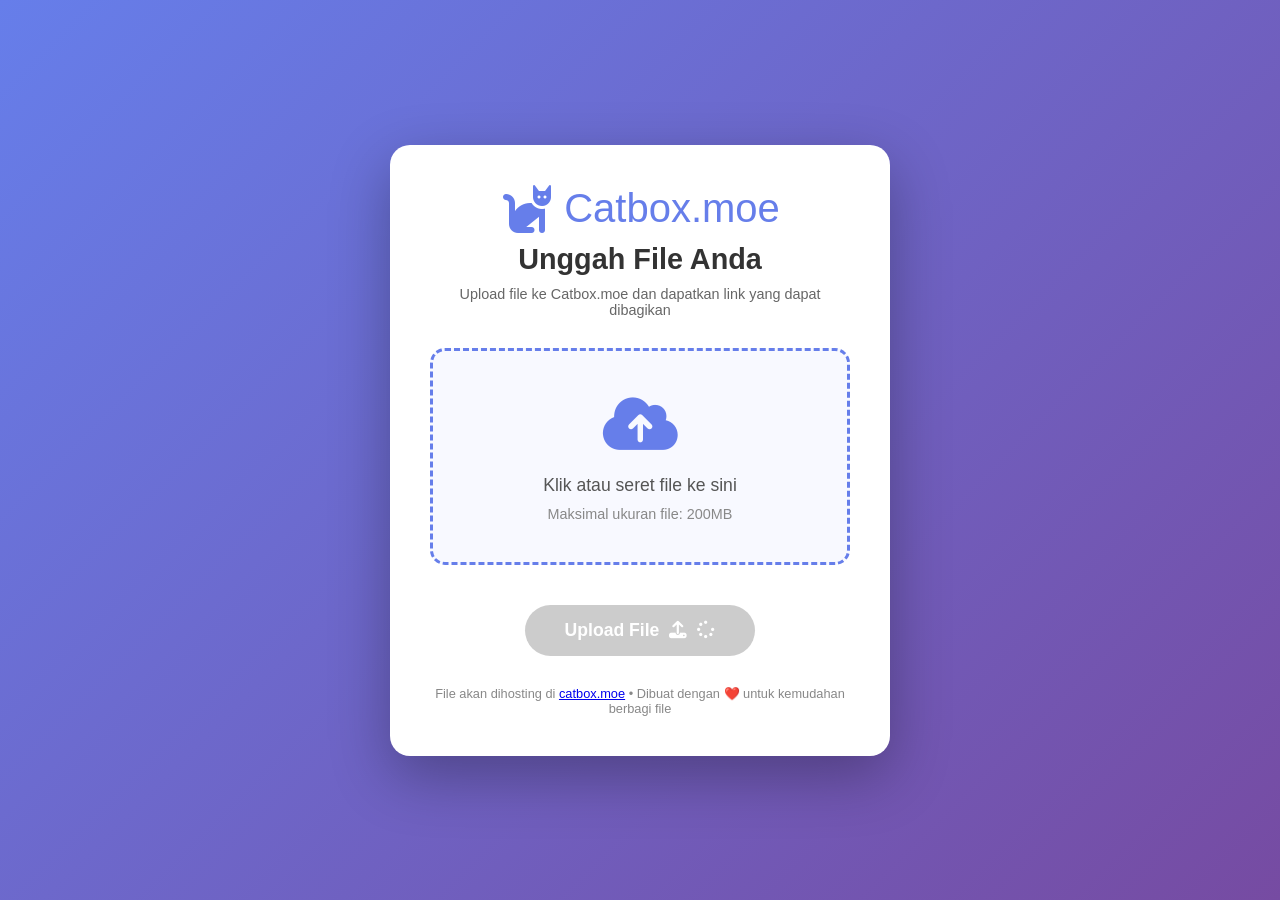
==== catbox.html @ 3c8f1109 "Add files via upload" ====
<!DOCTYPE html>
<html lang="id">
<head>
    <meta charset="UTF-8">
    <meta name="viewport" content="width=device-width, initial-scale=1.0">
    <title>Catbox.moe Uploader</title>
    <style>
        * {
            margin: 0;
            padding: 0;
            box-sizing: border-box;
            font-family: 'Segoe UI', Tahoma, Geneva, Verdana, sans-serif;
        }

        body {
            background: linear-gradient(135deg, #667eea 0%, #764ba2 100%);
            min-height: 100vh;
            display: flex;
            justify-content: center;
            align-items: center;
            padding: 20px;
        }

        .container {
            background: white;
            border-radius: 20px;
            box-shadow: 0 20px 60px rgba(0, 0, 0, 0.3);
            width: 100%;
            max-width: 500px;
            padding: 40px;
            text-align: center;
        }

        .logo {
            font-size: 2.5em;
            color: #667eea;
            margin-bottom: 10px;
            display: flex;
            align-items: center;
            justify-content: center;
            gap: 10px;
        }

        .logo i {
            font-size: 1.2em;
        }

        h1 {
            color: #333;
            margin-bottom: 10px;
            font-size: 1.8em;
        }

        .subtitle {
            color: #666;
            margin-bottom: 30px;
            font-size: 0.9em;
        }

        .upload-area {
            border: 3px dashed #667eea;
            border-radius: 15px;
            padding: 40px 20px;
            margin-bottom: 30px;
            cursor: pointer;
            transition: all 0.3s ease;
            background: #f8f9ff;
        }

        .upload-area:hover {
            background: #edf1ff;
            transform: translateY(-2px);
        }

        .upload-area.dragover {
            background: #e3e9ff;
            border-color: #764ba2;
        }

        .upload-icon {
            font-size: 60px;
            color: #667eea;
            margin-bottom: 15px;
        }

        .upload-text {
            color: #555;
            font-size: 1.1em;
            margin-bottom: 10px;
        }

        .file-info {
            color: #888;
            font-size: 0.9em;
            margin-top: 5px;
        }

        .file-input {
            display: none;
        }

        .upload-btn {
            background: linear-gradient(135deg, #667eea 0%, #764ba2 100%);
            color: white;
            border: none;
            padding: 15px 40px;
            border-radius: 50px;
            font-size: 1.1em;
            font-weight: 600;
            cursor: pointer;
            transition: all 0.3s ease;
            display: inline-flex;
            align-items: center;
            gap: 10px;
            margin-top: 10px;
        }

        .upload-btn:hover {
            transform: translateY(-3px);
            box-shadow: 0 10px 20px rgba(102, 126, 234, 0.4);
        }

        .upload-btn:disabled {
            background: #ccc;
            cursor: not-allowed;
            transform: none;
            box-shadow: none;
        }

        .loading {
            display: none;
        }

        .loading.active {
            display: inline-block;
            animation: spin 1s linear infinite;
        }

        @keyframes spin {
            0% { transform: rotate(0deg); }
            100% { transform: rotate(360deg); }
        }

        .result-container {
            display: none;
            margin-top: 30px;
            animation: slideUp 0.5s ease;
        }

        .result-container.show {
            display: block;
        }

        @keyframes slideUp {
            from {
                opacity: 0;
                transform: translateY(20px);
            }
            to {
                opacity: 1;
                transform: translateY(0);
            }
        }

        .success-icon {
            color: #48bb78;
            font-size: 50px;
            margin-bottom: 15px;
        }

        .result-title {
            color: #333;
            font-size: 1.3em;
            margin-bottom: 20px;
        }

        .result-box {
            background: #f8f9ff;
            border-radius: 10px;
            padding: 20px;
            margin-bottom: 20px;
            text-align: left;
        }

        .result-label {
            color: #667eea;
            font-size: 0.9em;
            font-weight: 600;
            margin-bottom: 5px;
            display: block;
        }

        .result-link {
            color: #333;
            font-size: 1.1em;
            word-break: break-all;
            text-decoration: none;
            transition: color 0.3s;
            display: block;
            padding: 10px;
            background: white;
            border-radius: 8px;
            border: 2px solid #e2e8f0;
        }

        .result-link:hover {
            color: #764ba2;
            border-color: #667eea;
        }

        .copy-btn {
            background: #48bb78;
            color: white;
            border: none;
            padding: 12px 25px;
            border-radius: 8px;
            cursor: pointer;
            font-weight: 600;
            transition: all 0.3s ease;
            margin-top: 10px;
            width: 100%;
        }

        .copy-btn:hover {
            background: #38a169;
            transform: translateY(-2px);
        }

        .upload-another {
            background: transparent;
            color: #667eea;
            border: 2px solid #667eea;
            padding: 12px 25px;
            border-radius: 8px;
            cursor: pointer;
            font-weight: 600;
            transition: all 0.3s ease;
            margin-top: 10px;
            width: 100%;
        }

        .upload-another:hover {
            background: #667eea;
            color: white;
        }

        .progress-container {
            margin-top: 20px;
            display: none;
        }

        .progress-container.show {
            display: block;
        }

        .progress-bar {
            width: 100%;
            height: 8px;
            background: #e2e8f0;
            border-radius: 4px;
            overflow: hidden;
            margin-bottom: 10px;
        }

        .progress-fill {
            height: 100%;
            background: linear-gradient(90deg, #667eea 0%, #764ba2 100%);
            width: 0%;
            transition: width 0.3s ease;
        }

        .progress-text {
            color: #666;
            font-size: 0.9em;
        }

        .error-message {
            color: #e53e3e;
            background: #fed7d7;
            padding: 15px;
            border-radius: 10px;
            margin-top: 20px;
            display: none;
        }

        .error-message.show {
            display: block;
        }

        .file-preview {
            max-width: 200px;
            max-height: 200px;
            margin: 15px auto;
            border-radius: 10px;
            display: none;
        }

        .file-preview.show {
            display: block;
        }

        footer {
            margin-top: 30px;
            color: #888;
            font-size: 0.8em;
        }

        @media (max-width: 600px) {
            .container {
                padding: 25px;
            }
            
            .upload-area {
                padding: 30px 15px;
            }
            
            .upload-btn {
                padding: 12px 30px;
            }
        }
    </style>
    <link rel="stylesheet" href="https://cdnjs.cloudflare.com/ajax/libs/font-awesome/6.4.0/css/all.min.css">
</head>
<body>
    <div class="container">
        <div class="logo">
            <i class="fas fa-cat"></i>
            <span>Catbox.moe</span>
        </div>
        <h1>Unggah File Anda</h1>
        <p class="subtitle">Upload file ke Catbox.moe dan dapatkan link yang dapat dibagikan</p>

        <!-- Upload Area -->
        <div class="upload-area" id="uploadArea">
            <div class="upload-icon">
                <i class="fas fa-cloud-upload-alt"></i>
            </div>
            <div class="upload-text">Klik atau seret file ke sini</div>
            <div class="file-info" id="fileInfo">Maksimal ukuran file: 200MB</div>
            <input type="file" class="file-input" id="fileInput">
            <img class="file-preview" id="filePreview" alt="Preview">
        </div>

        <!-- Progress Bar -->
        <div class="progress-container" id="progressContainer">
            <div class="progress-bar">
                <div class="progress-fill" id="progressFill"></div>
            </div>
            <div class="progress-text" id="progressText">Mengunggah...</div>
        </div>

        <!-- Upload Button -->
        <button class="upload-btn" id="uploadBtn" disabled>
            <span>Upload File</span>
            <i class="fas fa-upload"></i>
            <i class="fas fa-spinner loading" id="loadingIcon"></i>
        </button>

        <!-- Error Message -->
        <div class="error-message" id="errorMessage"></div>

        <!-- Result Container -->
        <div class="result-container" id="resultContainer">
            <div class="success-icon">
                <i class="fas fa-check-circle"></i>
            </div>
            <div class="result-title">Upload Berhasil!</div>
            <div class="result-box">
                <span class="result-label">Link File Anda:</span>
                <a href="#" class="result-link" id="resultLink" target="_blank"></a>
            </div>
            <button class="copy-btn" id="copyBtn">
                <i class="fas fa-copy"></i> Salin Link
            </button>
            <button class="upload-another" id="uploadAnotherBtn">
                <i class="fas fa-upload"></i> Upload File Lain
            </button>
        </div>

        <footer>
            <p>File akan dihosting di <a href="https://catbox.moe" target="_blank">catbox.moe</a> • Dibuat dengan ❤️ untuk kemudahan berbagi file</p>
        </footer>
    </div>

    <script>
        // DOM Elements
        const uploadArea = document.getElementById('uploadArea');
        const fileInput = document.getElementById('fileInput');
        const fileInfo = document.getElementById('fileInfo');
        const filePreview = document.getElementById('filePreview');
        const uploadBtn = document.getElementById('uploadBtn');
        const loadingIcon = document.getElementById('loadingIcon');
        const progressContainer = document.getElementById('progressContainer');
        const progressFill = document.getElementById('progressFill');
        const progressText = document.getElementById('progressText');
        const resultContainer = document.getElementById('resultContainer');
        const resultLink = document.getElementById('resultLink');
        const copyBtn = document.getElementById('copyBtn');
        const uploadAnotherBtn = document.getElementById('uploadAnotherBtn');
        const errorMessage = document.getElementById('errorMessage');

        let selectedFile = null;

        // Event Listeners
        uploadArea.addEventListener('click', () => fileInput.click());
        
        uploadArea.addEventListener('dragover', (e) => {
            e.preventDefault();
            uploadArea.classList.add('dragover');
        });

        uploadArea.addEventListener('dragleave', () => {
            uploadArea.classList.remove('dragover');
        });

        uploadArea.addEventListener('drop', (e) => {
            e.preventDefault();
            uploadArea.classList.remove('dragover');
            
            if (e.dataTransfer.files.length) {
                handleFileSelect(e.dataTransfer.files[0]);
            }
        });

        fileInput.addEventListener('change', (e) => {
            if (e.target.files.length) {
                handleFileSelect(e.target.files[0]);
            }
        });

        uploadBtn.addEventListener('click', uploadFile);
        copyBtn.addEventListener('click', copyLink);
        uploadAnotherBtn.addEventListener('click', resetForm);

        // Functions
        function handleFileSelect(file) {
            // Validasi ukuran file (max 200MB)
            const maxSize = 200 * 1024 * 1024; // 200MB
            if (file.size > maxSize) {
                showError('Ukuran file terlalu besar! Maksimal 200MB');
                return;
            }

            selectedFile = file;
            
            // Update file info
            const fileSize = (file.size / (1024 * 1024)).toFixed(2);
            fileInfo.textContent = `${file.name} • ${fileSize} MB`;
            
            // Tampilkan preview untuk gambar
            if (file.type.startsWith('image/')) {
                const reader = new FileReader();
                reader.onload = (e) => {
                    filePreview.src = e.target.result;
                    filePreview.classList.add('show');
                };
                reader.readAsDataURL(file);
            } else {
                filePreview.classList.remove('show');
            }
            
            // Enable upload button
            uploadBtn.disabled = false;
        }

        async function uploadFile() {
            if (!selectedFile) return;
            
            // Reset error
            hideError();
            
            // Tampilkan loading
            uploadBtn.disabled = true;
            loadingIcon.classList.add('active');
            progressContainer.classList.add('show');
            
            try {
                const formData = new FormData();
                formData.append('fileToUpload', selectedFile);
                formData.append('reqtype', 'fileupload');
                
                // Upload ke Catbox.moe
                const response = await fetch('https://catbox.moe/user/api.php', {
                    method: 'POST',
                    body: formData
                });
                
                if (!response.ok) {
                    throw new Error(`HTTP error! status: ${response.status}`);
                }
                
                const fileUrl = await response.text();
                
                // Simulasi progress (karena fetch tidak memberikan progress event)
                simulateProgress();
                
                // Tunggu sebentar agar progress terlihat
                setTimeout(() => {
                    showResult(fileUrl);
                }, 500);
                
            } catch (error) {
                console.error('Upload error:', error);
                showError('Gagal mengunggah file. Silakan coba lagi.');
            } finally {
                loadingIcon.classList.remove('active');
                progressContainer.classList.remove('show');
                progressFill.style.width = '0%';
                progressText.textContent = 'Mengunggah...';
            }
        }

        function simulateProgress() {
            let progress = 0;
            const interval = setInterval(() => {
                progress += Math.random() * 20;
                if (progress > 90) {
                    progress = 90; // Biarkan 10% terakhir untuk completion
                }
                
                progressFill.style.width = `${progress}%`;
                progressText.textContent = `Mengunggah... ${Math.round(progress)}%`;
                
                if (progress >= 90) {
                    clearInterval(interval);
                }
            }, 200);
        }

        function showResult(url) {
            // Update result link
            resultLink.textContent = url;
            resultLink.href = url;
            
            // Tampilkan result container
            resultContainer.classList.add('show');
            
            // Scroll ke hasil
            resultContainer.scrollIntoView({ behavior: 'smooth', block: 'center' });
        }

        async function copyLink() {
            try {
                await navigator.clipboard.writeText(resultLink.href);
                
                // Ubah teks button sementara
                const originalText = copyBtn.innerHTML;
                copyBtn.innerHTML = '<i class="fas fa-check"></i> Tersalin!';
                copyBtn.style.background = '#38a169';
                
                setTimeout(() => {
                    copyBtn.innerHTML = originalText;
                    copyBtn.style.background = '';
                }, 2000);
            } catch (error) {
                console.error('Copy failed:', error);
                showError('Gagal menyalin link');
            }
        }

        function resetForm() {
            // Reset semua
            selectedFile = null;
            fileInput.value = '';
            fileInfo.textContent = 'Maksimal ukuran file: 200MB';
            filePreview.classList.remove('show');
            uploadBtn.disabled = true;
            resultContainer.classList.remove('show');
            hideError();
            
            // Scroll ke atas
            uploadArea.scrollIntoView({ behavior: 'smooth' });
        }

        function showError(message) {
            errorMessage.textContent = message;
            errorMessage.classList.add('show');
            
            // Scroll ke error
            errorMessage.scrollIntoView({ behavior: 'smooth', block: 'center' });
        }

        function hideError() {
            errorMessage.classList.remove('show');
        }

        // Animasi untuk upload area saat hover
        uploadArea.addEventListener('mouseenter', () => {
            uploadArea.style.transform = 'translateY(-5px)';
        });

        uploadArea.addEventListener('mouseleave', () => {
            uploadArea.style.transform = 'translateY(0)';
        });

        // Inisialisasi
        console.log('Catbox.moe Uploader siap digunakan!');
    </script>
</body>
</html>
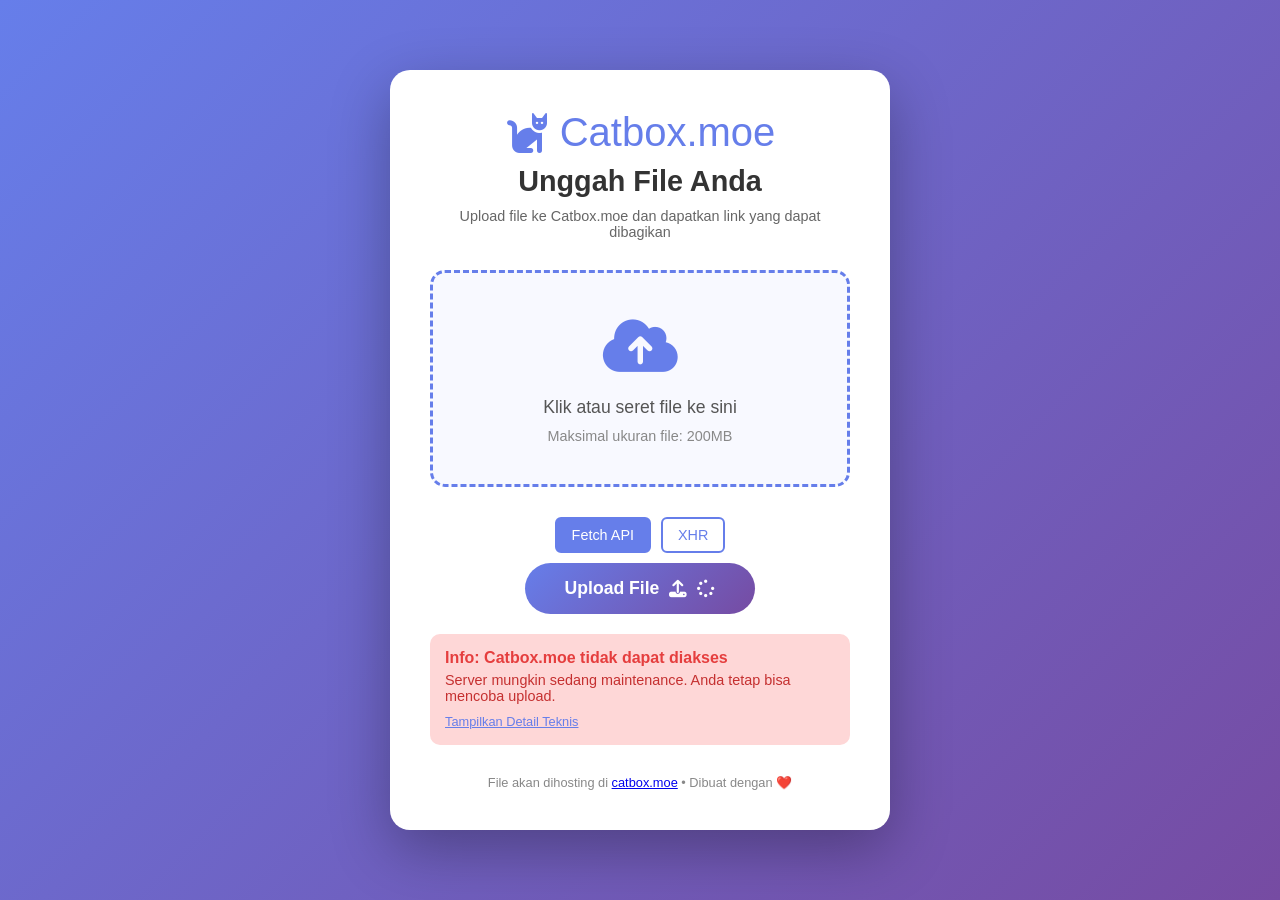
==== commit 31dfc35f: "Add files via upload" ====
--- a/catbox.html
+++ b/catbox.html
@@ -39,10 +39,6 @@
             align-items: center;
             justify-content: center;
             gap: 10px;
-        }
-
-        .logo i {
-            font-size: 1.2em;
         }
 
         h1 {
@@ -281,10 +277,47 @@
             border-radius: 10px;
             margin-top: 20px;
             display: none;
+            text-align: left;
         }
 
         .error-message.show {
             display: block;
+        }
+
+        .error-title {
+            font-weight: bold;
+            margin-bottom: 5px;
+        }
+
+        .error-detail {
+            font-size: 0.9em;
+            color: #c53030;
+        }
+
+        .debug-info {
+            background: #f7fafc;
+            border: 1px solid #e2e8f0;
+            border-radius: 8px;
+            padding: 15px;
+            margin-top: 15px;
+            font-size: 0.8em;
+            color: #4a5568;
+            text-align: left;
+            display: none;
+        }
+
+        .debug-info.show {
+            display: block;
+        }
+
+        .debug-toggle {
+            background: none;
+            border: none;
+            color: #667eea;
+            font-size: 0.8em;
+            cursor: pointer;
+            margin-top: 10px;
+            text-decoration: underline;
         }
 
         .file-preview {
@@ -297,6 +330,29 @@
 
         .file-preview.show {
             display: block;
+        }
+
+        .method-selector {
+            display: flex;
+            gap: 10px;
+            margin-top: 15px;
+            justify-content: center;
+        }
+
+        .method-btn {
+            padding: 8px 15px;
+            border: 2px solid #667eea;
+            background: white;
+            color: #667eea;
+            border-radius: 6px;
+            cursor: pointer;
+            font-size: 0.9em;
+            transition: all 0.3s;
+        }
+
+        .method-btn.active {
+            background: #667eea;
+            color: white;
         }
 
         footer {
@@ -341,6 +397,12 @@
             <img class="file-preview" id="filePreview" alt="Preview">
         </div>
 
+        <!-- Method Selector -->
+        <div class="method-selector">
+            <button class="method-btn active" id="methodFetch">Fetch API</button>
+            <button class="method-btn" id="methodXHR">XHR</button>
+        </div>
+
         <!-- Progress Bar -->
         <div class="progress-container" id="progressContainer">
             <div class="progress-bar">
@@ -357,7 +419,12 @@
         </button>
 
         <!-- Error Message -->
-        <div class="error-message" id="errorMessage"></div>
+        <div class="error-message" id="errorMessage">
+            <div class="error-title" id="errorTitle">Terjadi Kesalahan</div>
+            <div class="error-detail" id="errorDetail"></div>
+            <button class="debug-toggle" id="debugToggle">Tampilkan Detail Teknis</button>
+            <div class="debug-info" id="debugInfo"></div>
+        </div>
 
         <!-- Result Container -->
         <div class="result-container" id="resultContainer">
@@ -378,7 +445,7 @@
         </div>
 
         <footer>
-            <p>File akan dihosting di <a href="https://catbox.moe" target="_blank">catbox.moe</a> • Dibuat dengan ❤️ untuk kemudahan berbagi file</p>
+            <p>File akan dihosting di <a href="https://catbox.moe" target="_blank">catbox.moe</a> • Dibuat dengan ❤️</p>
         </footer>
     </div>
 
@@ -398,8 +465,15 @@
         const copyBtn = document.getElementById('copyBtn');
         const uploadAnotherBtn = document.getElementById('uploadAnotherBtn');
         const errorMessage = document.getElementById('errorMessage');
+        const errorTitle = document.getElementById('errorTitle');
+        const errorDetail = document.getElementById('errorDetail');
+        const debugToggle = document.getElementById('debugToggle');
+        const debugInfo = document.getElementById('debugInfo');
+        const methodFetch = document.getElementById('methodFetch');
+        const methodXHR = document.getElementById('methodXHR');
 
         let selectedFile = null;
+        let currentMethod = 'fetch'; // 'fetch' or 'xhr'
 
         // Event Listeners
         uploadArea.addEventListener('click', () => fileInput.click());
@@ -431,13 +505,32 @@
         uploadBtn.addEventListener('click', uploadFile);
         copyBtn.addEventListener('click', copyLink);
         uploadAnotherBtn.addEventListener('click', resetForm);
+        debugToggle.addEventListener('click', toggleDebugInfo);
+        methodFetch.addEventListener('click', () => switchMethod('fetch'));
+        methodXHR.addEventListener('click', () => switchMethod('xhr'));
 
         // Functions
+        function switchMethod(method) {
+            currentMethod = method;
+            
+            // Update UI
+            methodFetch.classList.remove('active');
+            methodXHR.classList.remove('active');
+            
+            if (method === 'fetch') {
+                methodFetch.classList.add('active');
+            } else {
+                methodXHR.classList.add('active');
+            }
+            
+            console.log(`Metode upload diubah ke: ${method.toUpperCase()}`);
+        }
+
         function handleFileSelect(file) {
             // Validasi ukuran file (max 200MB)
-            const maxSize = 200 * 1024 * 1024; // 200MB
+            const maxSize = 200 * 1024 * 1024;
             if (file.size > maxSize) {
-                showError('Ukuran file terlalu besar! Maksimal 200MB');
+                showError('Ukuran file terlalu besar!', `Maksimal 200MB, file Anda: ${(file.size / (1024 * 1024)).toFixed(2)}MB`);
                 return;
             }
 
@@ -461,70 +554,200 @@
             
             // Enable upload button
             uploadBtn.disabled = false;
+            
+            // Reset error
+            hideError();
         }
 
         async function uploadFile() {
             if (!selectedFile) return;
             
-            // Reset error
             hideError();
-            
-            // Tampilkan loading
             uploadBtn.disabled = true;
             loadingIcon.classList.add('active');
             progressContainer.classList.add('show');
-            
+            progressFill.style.width = '0%';
+            progressText.textContent = 'Menyiapkan...';
+            
+            // Pilih metode berdasarkan selection
+            if (currentMethod === 'fetch') {
+                await uploadWithFetch();
+            } else {
+                await uploadWithXHR();
+            }
+        }
+
+        async function uploadWithFetch() {
             try {
+                console.log('Menggunakan metode Fetch API...');
+                
                 const formData = new FormData();
                 formData.append('fileToUpload', selectedFile);
                 formData.append('reqtype', 'fileupload');
                 
-                // Upload ke Catbox.moe
+                // Tambahkan header referer untuk menghindari CORS issue
+                const headers = new Headers();
+                headers.append('Accept', '*/*');
+                headers.append('Origin', window.location.origin);
+                
+                // Log info untuk debugging
+                console.log('File info:', {
+                    name: selectedFile.name,
+                    type: selectedFile.type,
+                    size: selectedFile.size,
+                    method: 'fetch'
+                });
+                
+                // Update progress
+                progressText.textContent = 'Mengirim permintaan...';
+                progressFill.style.width = '10%';
+                
                 const response = await fetch('https://catbox.moe/user/api.php', {
                     method: 'POST',
+                    mode: 'cors',
+                    credentials: 'omit',
+                    headers: headers,
                     body: formData
                 });
                 
+                console.log('Fetch Response:', {
+                    status: response.status,
+                    statusText: response.statusText,
+                    headers: Object.fromEntries(response.headers.entries()),
+                    ok: response.ok
+                });
+                
+                progressFill.style.width = '50%';
+                progressText.textContent = 'Memproses respons...';
+                
+                const resultText = await response.text();
+                console.log('Response text:', resultText);
+                
                 if (!response.ok) {
-                    throw new Error(`HTTP error! status: ${response.status}`);
+                    throw new Error(`Server error: ${response.status} - ${response.statusText}`);
                 }
                 
-                const fileUrl = await response.text();
-                
-                // Simulasi progress (karena fetch tidak memberikan progress event)
-                simulateProgress();
-                
-                // Tunggu sebentar agar progress terlihat
-                setTimeout(() => {
-                    showResult(fileUrl);
-                }, 500);
+                // Validasi response
+                if (!resultText || resultText.trim() === '' || resultText.includes('error')) {
+                    throw new Error(`Respons tidak valid dari server: "${resultText}"`);
+                }
+                
+                // Cek apakah response adalah URL valid
+                if (!resultText.startsWith('http')) {
+                    throw new Error(`Format URL tidak valid: "${resultText}"`);
+                }
+                
+                progressFill.style.width = '100%';
+                progressText.textContent = 'Selesai!';
+                
+                // Tunggu sebentar untuk animasi
+                await new Promise(resolve => setTimeout(resolve, 500));
+                
+                showResult(resultText.trim());
                 
             } catch (error) {
-                console.error('Upload error:', error);
-                showError('Gagal mengunggah file. Silakan coba lagi.');
+                console.error('Fetch error:', error);
+                
+                let errorMsg = error.message;
+                let detailMsg = 'Silakan coba metode XHR atau coba lagi nanti.';
+                
+                if (error.message.includes('NetworkError') || error.message.includes('Failed to fetch')) {
+                    errorMsg = 'Gagal terhubung ke server';
+                    detailMsg = 'Pastikan koneksi internet Anda stabil dan tidak ada pemblokiran oleh browser.';
+                } else if (error.message.includes('CORS')) {
+                    errorMsg = 'Masalah keamanan browser';
+                    detailMsg = 'Browser memblokir request. Coba metode XHR atau disable CORS restrictions.';
+                }
+                
+                showError(errorMsg, detailMsg, error.stack);
+                
+                // Auto switch ke XHR jika fetch gagal karena CORS
+                if (error.message.includes('CORS') || error.message.includes('Network')) {
+                    console.log('Auto-switching ke metode XHR...');
+                    setTimeout(() => {
+                        switchMethod('xhr');
+                        showError(errorMsg, `${detailMsg} Sudah beralih ke metode XHR. Coba upload lagi.`);
+                    }, 1000);
+                }
             } finally {
                 loadingIcon.classList.remove('active');
                 progressContainer.classList.remove('show');
-                progressFill.style.width = '0%';
-                progressText.textContent = 'Mengunggah...';
-            }
-        }
-
-        function simulateProgress() {
-            let progress = 0;
-            const interval = setInterval(() => {
-                progress += Math.random() * 20;
-                if (progress > 90) {
-                    progress = 90; // Biarkan 10% terakhir untuk completion
-                }
-                
-                progressFill.style.width = `${progress}%`;
-                progressText.textContent = `Mengunggah... ${Math.round(progress)}%`;
-                
-                if (progress >= 90) {
-                    clearInterval(interval);
-                }
-            }, 200);
+            }
+        }
+
+        function uploadWithXHR() {
+            return new Promise((resolve, reject) => {
+                console.log('Menggunakan metode XMLHttpRequest...');
+                
+                const xhr = new XMLHttpRequest();
+                const formData = new FormData();
+                formData.append('fileToUpload', selectedFile);
+                formData.append('reqtype', 'fileupload');
+                
+                // Setup progress tracking
+                xhr.upload.onprogress = (event) => {
+                    if (event.lengthComputable) {
+                        const percent = (event.loaded / event.total) * 100;
+                        progressFill.style.width = `${percent}%`;
+                        progressText.textContent = `Mengunggah... ${Math.round(percent)}%`;
+                    }
+                };
+                
+                xhr.onload = () => {
+                    console.log('XHR Response:', {
+                        status: xhr.status,
+                        statusText: xhr.statusText,
+                        response: xhr.responseText
+                    });
+                    
+                    if (xhr.status === 200) {
+                        const result = xhr.responseText.trim();
+                        
+                        if (!result || result.includes('error')) {
+                            reject(new Error(`Respons tidak valid: "${result}"`));
+                            return;
+                        }
+                        
+                        if (!result.startsWith('http')) {
+                            reject(new Error(`Format URL tidak valid: "${result}"`));
+                            return;
+                        }
+                        
+                        progressFill.style.width = '100%';
+                        progressText.textContent = 'Selesai!';
+                        
+                        setTimeout(() => {
+                            showResult(result);
+                            resolve(result);
+                        }, 500);
+                    } else {
+                        reject(new Error(`HTTP ${xhr.status}: ${xhr.statusText}`));
+                    }
+                };
+                
+                xhr.onerror = () => {
+                    console.error('XHR Network error');
+                    reject(new Error('Gagal terhubung ke server. Cek koneksi internet.'));
+                };
+                
+                xhr.ontimeout = () => {
+                    console.error('XHR Timeout');
+                    reject(new Error('Timeout: Server terlalu lama merespons.'));
+                };
+                
+                // Konfigurasi XHR
+                xhr.open('POST', 'https://catbox.moe/user/api.php');
+                xhr.timeout = 300000; // 5 menit timeout
+                
+                // Mulai upload
+                progressFill.style.width = '5%';
+                progressText.textContent = 'Memulai upload...';
+                xhr.send(formData);
+            }).catch(error => {
+                console.error('XHR error:', error);
+                showError('Upload dengan XHR gagal', error.message, error.stack);
+                throw error;
+            });
         }
 
         function showResult(url) {
@@ -537,6 +760,8 @@
             
             // Scroll ke hasil
             resultContainer.scrollIntoView({ behavior: 'smooth', block: 'center' });
+            
+            console.log('Upload berhasil! URL:', url);
         }
 
         async function copyLink() {
@@ -554,7 +779,7 @@
                 }, 2000);
             } catch (error) {
                 console.error('Copy failed:', error);
-                showError('Gagal menyalin link');
+                showError('Gagal menyalin link', 'Browser tidak mengizinkan akses clipboard');
             }
         }
 
@@ -572,16 +797,29 @@
             uploadArea.scrollIntoView({ behavior: 'smooth' });
         }
 
-        function showError(message) {
-            errorMessage.textContent = message;
+        function showError(title, detail, debug = '') {
+            errorTitle.textContent = title;
+            errorDetail.textContent = detail;
+            debugInfo.textContent = debug || 'Tidak ada informasi debug tambahan.';
+            
             errorMessage.classList.add('show');
+            debugInfo.classList.remove('show');
             
             // Scroll ke error
             errorMessage.scrollIntoView({ behavior: 'smooth', block: 'center' });
+            
+            // Reset upload state
+            uploadBtn.disabled = false;
+            loadingIcon.classList.remove('active');
+            progressContainer.classList.remove('show');
         }
 
         function hideError() {
             errorMessage.classList.remove('show');
+        }
+
+        function toggleDebugInfo() {
+            debugInfo.classList.toggle('show');
         }
 
         // Animasi untuk upload area saat hover
@@ -593,8 +831,28 @@
             uploadArea.style.transform = 'translateY(0)';
         });
 
-        // Inisialisasi
+        // Test koneksi ke Catbox saat page load
+        window.addEventListener('load', async () => {
+            console.log('Menguji koneksi ke Catbox.moe...');
+            
+            try {
+                const testResponse = await fetch('https://catbox.moe', { 
+                    method: 'HEAD',
+                    mode: 'no-cors'
+                });
+                console.log('Catbox.moe dapat diakses');
+            } catch (error) {
+                console.warn('Catbox.moe mungkin tidak dapat diakses:', error);
+                showError(
+                    'Info: Catbox.moe tidak dapat diakses', 
+                    'Server mungkin sedang maintenance. Anda tetap bisa mencoba upload.',
+                    error.message
+                );
+            }
+        });
+
         console.log('Catbox.moe Uploader siap digunakan!');
+        console.log('Tips: Jika Fetch API gagal, coba gunakan metode XHR.');
     </script>
 </body>
 </html>
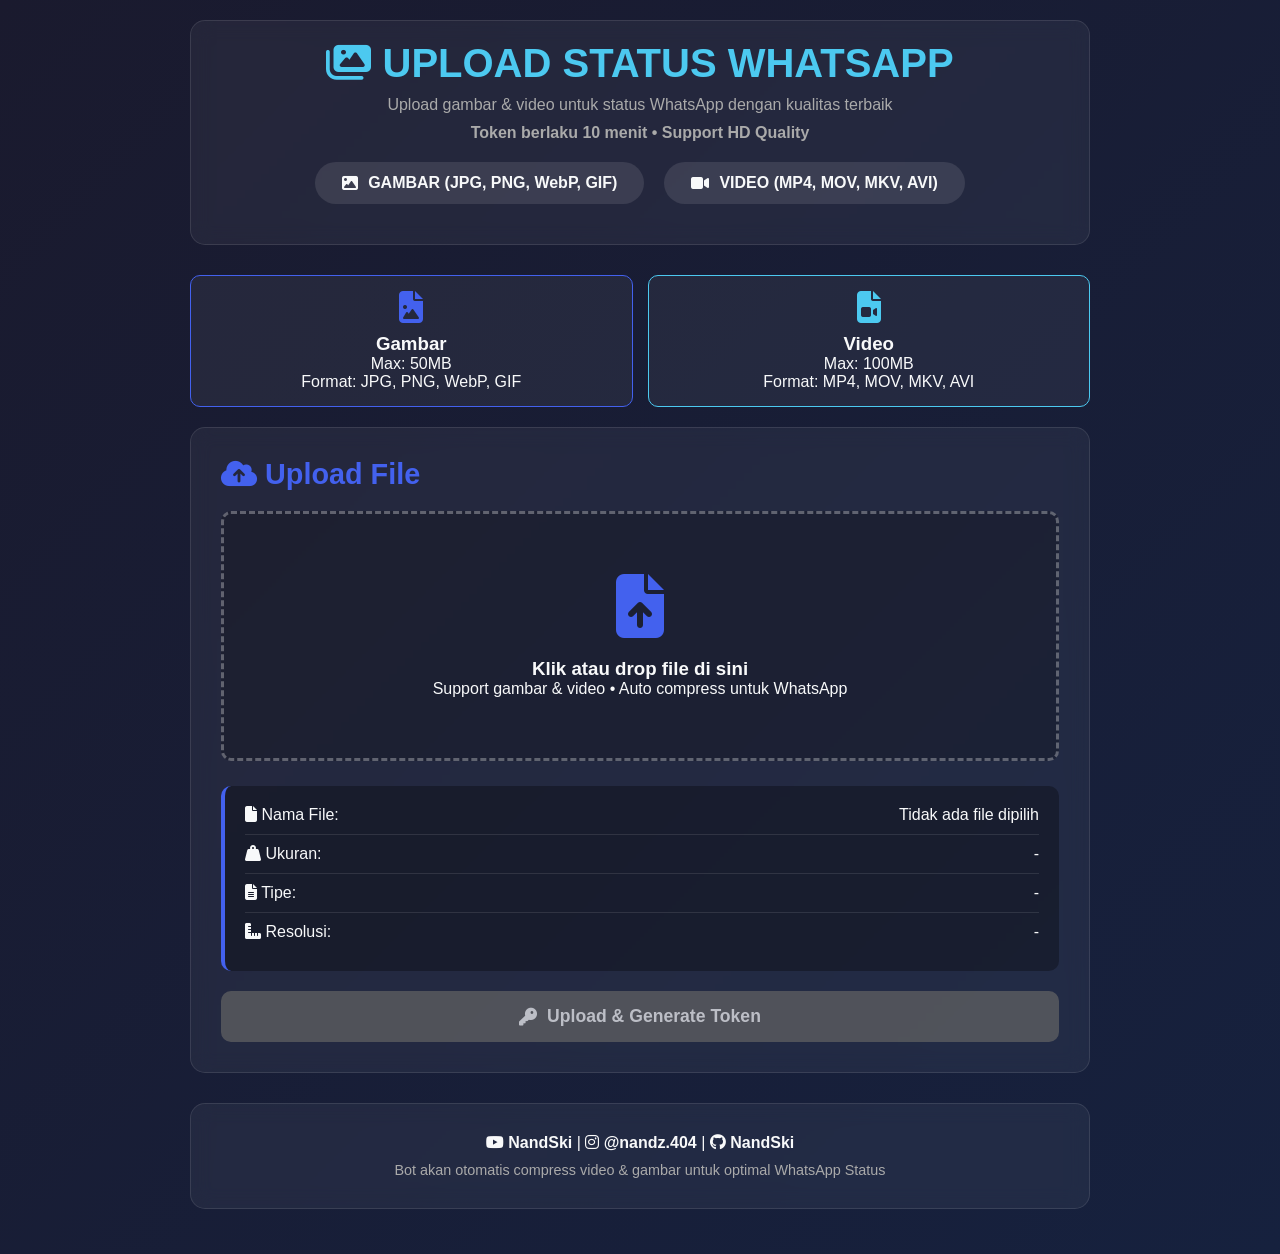
==== commit 7cdd9ae1: "Add files via upload" ====
--- a/catbox.html
+++ b/catbox.html
@@ -3,856 +3,1089 @@
 <head>
     <meta charset="UTF-8">
     <meta name="viewport" content="width=device-width, initial-scale=1.0">
-    <title>Catbox.moe Uploader</title>
+    <title>UPLOAD STATUS WHATSAPP - Image & Video</title>
     <style>
+        :root {
+            --primary: #4361ee;
+            --secondary: #3a0ca3;
+            --success: #4cc9f0;
+            --danger: #f72585;
+            --warning: #ffaa00;
+            --dark: #1a1a2e;
+            --light: #f8f9fa;
+        }
+        
         * {
             margin: 0;
             padding: 0;
             box-sizing: border-box;
+        }
+        
+        body {
             font-family: 'Segoe UI', Tahoma, Geneva, Verdana, sans-serif;
-        }
-
-        body {
-            background: linear-gradient(135deg, #667eea 0%, #764ba2 100%);
+            background: linear-gradient(135deg, var(--dark) 0%, #16213e 100%);
+            color: var(--light);
             min-height: 100vh;
+            padding: 20px;
+        }
+        
+        .container {
+            max-width: 900px;
+            margin: 0 auto;
+        }
+        
+        /* Header */
+        .header {
+            text-align: center;
+            margin-bottom: 30px;
+            padding: 20px;
+            background: rgba(255, 255, 255, 0.05);
+            border-radius: 15px;
+            backdrop-filter: blur(10px);
+            border: 1px solid rgba(255, 255, 255, 0.1);
+        }
+        
+        .header h1 {
+            color: var(--success);
+            margin-bottom: 10px;
+            font-size: 2.5rem;
+        }
+        
+        .header p {
+            color: #aaa;
+            margin-bottom: 10px;
+        }
+        
+        /* File Type Indicator */
+        .file-type-indicator {
             display: flex;
             justify-content: center;
-            align-items: center;
-            padding: 20px;
-        }
-
-        .container {
-            background: white;
-            border-radius: 20px;
-            box-shadow: 0 20px 60px rgba(0, 0, 0, 0.3);
-            width: 100%;
-            max-width: 500px;
-            padding: 40px;
-            text-align: center;
-        }
-
-        .logo {
-            font-size: 2.5em;
-            color: #667eea;
-            margin-bottom: 10px;
+            gap: 20px;
+            margin: 20px 0;
+        }
+        
+        .type-badge {
+            padding: 10px 25px;
+            border-radius: 25px;
+            font-weight: bold;
             display: flex;
             align-items: center;
+            gap: 10px;
+            background: rgba(255, 255, 255, 0.1);
+            border: 2px solid transparent;
+        }
+        
+        .type-badge.active {
+            background: var(--primary);
+            border-color: var(--success);
+        }
+        
+        /* Card */
+        .card {
+            background: rgba(255, 255, 255, 0.05);
+            border-radius: 15px;
+            padding: 30px;
+            margin-bottom: 25px;
+            border: 1px solid rgba(255, 255, 255, 0.1);
+            backdrop-filter: blur(10px);
+        }
+        
+        .card h2 {
+            color: var(--primary);
+            margin-bottom: 20px;
+            font-size: 1.8rem;
+        }
+        
+        /* Upload Area */
+        .upload-area {
+            border: 3px dashed rgba(255, 255, 255, 0.3);
+            border-radius: 10px;
+            padding: 60px 20px;
+            text-align: center;
+            cursor: pointer;
+            transition: all 0.3s;
+            margin-bottom: 25px;
+            background: rgba(0, 0, 0, 0.2);
+            position: relative;
+            overflow: hidden;
+        }
+        
+        .upload-area:hover {
+            border-color: var(--primary);
+            background: rgba(67, 97, 238, 0.1);
+        }
+        
+        .upload-area.dragover {
+            border-color: var(--success);
+            background: rgba(76, 201, 240, 0.1);
+        }
+        
+        .upload-area i {
+            font-size: 4rem;
+            color: var(--primary);
+            margin-bottom: 20px;
+        }
+        
+        /* File Info */
+        .file-info {
+            background: rgba(0, 0, 0, 0.3);
+            padding: 20px;
+            border-radius: 10px;
+            margin: 20px 0;
+            border-left: 4px solid var(--primary);
+        }
+        
+        .info-row {
+            display: flex;
+            justify-content: space-between;
+            margin-bottom: 10px;
+            padding-bottom: 10px;
+            border-bottom: 1px solid rgba(255, 255, 255, 0.1);
+        }
+        
+        .info-row:last-child {
+            border-bottom: none;
+            margin-bottom: 0;
+        }
+        
+        /* Preview Container */
+        .preview-container {
+            margin: 20px 0;
+            border-radius: 10px;
+            overflow: hidden;
+            display: none;
+            max-width: 400px;
+            margin-left: auto;
+            margin-right: auto;
+        }
+        
+        .preview-container.show {
+            display: block;
+            animation: fadeIn 0.5s;
+        }
+        
+        @keyframes fadeIn {
+            from { opacity: 0; transform: scale(0.9); }
+            to { opacity: 1; transform: scale(1); }
+        }
+        
+        #filePreview, #videoPreview {
+            width: 100%;
+            max-height: 300px;
+            object-fit: contain;
+            border-radius: 8px;
+            background: #000;
+        }
+        
+        .preview-controls {
+            display: flex;
+            gap: 10px;
+            margin-top: 10px;
             justify-content: center;
-            gap: 10px;
-        }
-
-        h1 {
-            color: #333;
-            margin-bottom: 10px;
-            font-size: 1.8em;
-        }
-
-        .subtitle {
-            color: #666;
-            margin-bottom: 30px;
-            font-size: 0.9em;
-        }
-
-        .upload-area {
-            border: 3px dashed #667eea;
-            border-radius: 15px;
-            padding: 40px 20px;
-            margin-bottom: 30px;
+        }
+        
+        .preview-controls button {
+            padding: 8px 15px;
+            background: rgba(255, 255, 255, 0.1);
+            border: none;
+            border-radius: 5px;
+            color: white;
             cursor: pointer;
-            transition: all 0.3s ease;
-            background: #f8f9ff;
-        }
-
-        .upload-area:hover {
-            background: #edf1ff;
-            transform: translateY(-2px);
-        }
-
-        .upload-area.dragover {
-            background: #e3e9ff;
-            border-color: #764ba2;
-        }
-
-        .upload-icon {
-            font-size: 60px;
-            color: #667eea;
-            margin-bottom: 15px;
-        }
-
-        .upload-text {
-            color: #555;
-            font-size: 1.1em;
-            margin-bottom: 10px;
-        }
-
-        .file-info {
-            color: #888;
-            font-size: 0.9em;
-            margin-top: 5px;
-        }
-
-        .file-input {
-            display: none;
-        }
-
-        .upload-btn {
-            background: linear-gradient(135deg, #667eea 0%, #764ba2 100%);
-            color: white;
+            display: flex;
+            align-items: center;
+            gap: 5px;
+        }
+        
+        /* Buttons */
+        .btn {
+            padding: 15px 30px;
             border: none;
-            padding: 15px 40px;
-            border-radius: 50px;
-            font-size: 1.1em;
-            font-weight: 600;
+            border-radius: 10px;
+            font-size: 1.1rem;
+            font-weight: bold;
             cursor: pointer;
-            transition: all 0.3s ease;
+            transition: all 0.3s;
             display: inline-flex;
             align-items: center;
             gap: 10px;
-            margin-top: 10px;
-        }
-
-        .upload-btn:hover {
+        }
+        
+        .btn-primary {
+            background: linear-gradient(135deg, var(--primary), var(--secondary));
+            color: white;
+            width: 100%;
+            justify-content: center;
+        }
+        
+        .btn-primary:hover:not(:disabled) {
             transform: translateY(-3px);
-            box-shadow: 0 10px 20px rgba(102, 126, 234, 0.4);
-        }
-
-        .upload-btn:disabled {
-            background: #ccc;
+            box-shadow: 0 10px 20px rgba(67, 97, 238, 0.3);
+        }
+        
+        .btn-primary:disabled {
+            background: #666;
             cursor: not-allowed;
             transform: none;
             box-shadow: none;
-        }
-
-        .loading {
+            opacity: 0.7;
+        }
+        
+        .btn-success {
+            background: linear-gradient(135deg, var(--success), #0099cc);
+            color: white;
+        }
+        
+        .btn-warning {
+            background: linear-gradient(135deg, var(--warning), #cc8800);
+            color: black;
+        }
+        
+        /* Token Box */
+        .token-box {
+            background: rgba(0, 0, 0, 0.4);
+            border-radius: 10px;
+            padding: 25px;
+            margin: 25px 0;
+            border: 2px solid var(--success);
+            animation: pulse 2s infinite;
+        }
+        
+        @keyframes pulse {
+            0% { box-shadow: 0 0 0 0 rgba(76, 201, 240, 0.4); }
+            70% { box-shadow: 0 0 0 10px rgba(76, 201, 240, 0); }
+            100% { box-shadow: 0 0 0 0 rgba(76, 201, 240, 0); }
+        }
+        
+        .token-value {
+            font-family: 'Courier New', monospace;
+            font-size: 1.5rem;
+            background: rgba(0, 0, 0, 0.5);
+            padding: 15px;
+            border-radius: 8px;
+            margin: 15px 0;
+            word-break: break-all;
+            cursor: pointer;
+            border: 1px dashed rgba(255, 255, 255, 0.3);
+            user-select: all;
+        }
+        
+        .token-value:hover {
+            background: rgba(0, 0, 0, 0.6);
+            border-color: var(--success);
+        }
+        
+        /* Progress */
+        .progress-container {
+            margin: 20px 0;
             display: none;
         }
-
-        .loading.active {
-            display: inline-block;
-            animation: spin 1s linear infinite;
-        }
-
-        @keyframes spin {
-            0% { transform: rotate(0deg); }
-            100% { transform: rotate(360deg); }
-        }
-
-        .result-container {
-            display: none;
-            margin-top: 30px;
-            animation: slideUp 0.5s ease;
-        }
-
-        .result-container.show {
-            display: block;
-        }
-
-        @keyframes slideUp {
-            from {
-                opacity: 0;
-                transform: translateY(20px);
-            }
-            to {
-                opacity: 1;
-                transform: translateY(0);
-            }
-        }
-
-        .success-icon {
-            color: #48bb78;
-            font-size: 50px;
-            margin-bottom: 15px;
-        }
-
-        .result-title {
-            color: #333;
-            font-size: 1.3em;
-            margin-bottom: 20px;
-        }
-
-        .result-box {
-            background: #f8f9ff;
-            border-radius: 10px;
-            padding: 20px;
-            margin-bottom: 20px;
-            text-align: left;
-        }
-
-        .result-label {
-            color: #667eea;
-            font-size: 0.9em;
-            font-weight: 600;
-            margin-bottom: 5px;
-            display: block;
-        }
-
-        .result-link {
-            color: #333;
-            font-size: 1.1em;
-            word-break: break-all;
-            text-decoration: none;
-            transition: color 0.3s;
-            display: block;
-            padding: 10px;
-            background: white;
-            border-radius: 8px;
-            border: 2px solid #e2e8f0;
-        }
-
-        .result-link:hover {
-            color: #764ba2;
-            border-color: #667eea;
-        }
-
-        .copy-btn {
-            background: #48bb78;
-            color: white;
-            border: none;
-            padding: 12px 25px;
-            border-radius: 8px;
-            cursor: pointer;
-            font-weight: 600;
-            transition: all 0.3s ease;
-            margin-top: 10px;
-            width: 100%;
-        }
-
-        .copy-btn:hover {
-            background: #38a169;
-            transform: translateY(-2px);
-        }
-
-        .upload-another {
-            background: transparent;
-            color: #667eea;
-            border: 2px solid #667eea;
-            padding: 12px 25px;
-            border-radius: 8px;
-            cursor: pointer;
-            font-weight: 600;
-            transition: all 0.3s ease;
-            margin-top: 10px;
-            width: 100%;
-        }
-
-        .upload-another:hover {
-            background: #667eea;
-            color: white;
-        }
-
-        .progress-container {
-            margin-top: 20px;
-            display: none;
-        }
-
+        
         .progress-container.show {
             display: block;
         }
-
+        
+        .progress-label {
+            display: flex;
+            justify-content: space-between;
+            margin-bottom: 8px;
+            color: var(--light);
+        }
+        
+        .progress {
+            height: 12px;
+            background: rgba(255, 255, 255, 0.1);
+            border-radius: 6px;
+            overflow: hidden;
+            margin: 10px 0;
+        }
+        
         .progress-bar {
-            width: 100%;
-            height: 8px;
-            background: #e2e8f0;
-            border-radius: 4px;
-            overflow: hidden;
-            margin-bottom: 10px;
-        }
-
-        .progress-fill {
             height: 100%;
-            background: linear-gradient(90deg, #667eea 0%, #764ba2 100%);
+            background: linear-gradient(90deg, var(--primary), var(--success));
             width: 0%;
             transition: width 0.3s ease;
-        }
-
-        .progress-text {
-            color: #666;
-            font-size: 0.9em;
-        }
-
-        .error-message {
-            color: #e53e3e;
-            background: #fed7d7;
+            border-radius: 6px;
+        }
+        
+        /* Toast */
+        .toast {
+            position: fixed;
+            bottom: 30px;
+            right: 30px;
+            padding: 15px 25px;
+            border-radius: 10px;
+            display: none;
+            align-items: center;
+            gap: 10px;
+            font-weight: bold;
+            animation: slideIn 0.3s;
+            z-index: 1000;
+            min-width: 300px;
+            max-width: 400px;
+        }
+        
+        .toast.success {
+            background: var(--success);
+            color: black;
+        }
+        
+        .toast.error {
+            background: var(--danger);
+            color: white;
+        }
+        
+        .toast.warning {
+            background: var(--warning);
+            color: black;
+        }
+        
+        @keyframes slideIn {
+            from { transform: translateX(100px); opacity: 0; }
+            to { transform: translateX(0); opacity: 1; }
+        }
+        
+        /* File Limits */
+        .file-limits {
+            display: grid;
+            grid-template-columns: repeat(auto-fit, minmax(200px, 1fr));
+            gap: 15px;
+            margin: 20px 0;
+        }
+        
+        .limit-card {
+            background: rgba(255, 255, 255, 0.05);
             padding: 15px;
             border-radius: 10px;
-            margin-top: 20px;
-            display: none;
-            text-align: left;
-        }
-
-        .error-message.show {
+            text-align: center;
+            border: 1px solid rgba(255, 255, 255, 0.1);
+        }
+        
+        .limit-card i {
+            font-size: 2rem;
+            margin-bottom: 10px;
             display: block;
         }
-
-        .error-title {
-            font-weight: bold;
-            margin-bottom: 5px;
-        }
-
-        .error-detail {
-            font-size: 0.9em;
-            color: #c53030;
-        }
-
-        .debug-info {
-            background: #f7fafc;
-            border: 1px solid #e2e8f0;
-            border-radius: 8px;
-            padding: 15px;
-            margin-top: 15px;
-            font-size: 0.8em;
-            color: #4a5568;
-            text-align: left;
-            display: none;
-        }
-
-        .debug-info.show {
-            display: block;
-        }
-
-        .debug-toggle {
-            background: none;
-            border: none;
-            color: #667eea;
-            font-size: 0.8em;
-            cursor: pointer;
-            margin-top: 10px;
-            text-decoration: underline;
-        }
-
-        .file-preview {
-            max-width: 200px;
-            max-height: 200px;
-            margin: 15px auto;
-            border-radius: 10px;
-            display: none;
-        }
-
-        .file-preview.show {
-            display: block;
-        }
-
-        .method-selector {
-            display: flex;
-            gap: 10px;
-            margin-top: 15px;
-            justify-content: center;
-        }
-
-        .method-btn {
-            padding: 8px 15px;
-            border: 2px solid #667eea;
-            background: white;
-            color: #667eea;
-            border-radius: 6px;
-            cursor: pointer;
-            font-size: 0.9em;
-            transition: all 0.3s;
-        }
-
-        .method-btn.active {
-            background: #667eea;
-            color: white;
-        }
-
-        footer {
-            margin-top: 30px;
-            color: #888;
-            font-size: 0.8em;
-        }
-
-        @media (max-width: 600px) {
-            .container {
-                padding: 25px;
-            }
-            
-            .upload-area {
-                padding: 30px 15px;
-            }
-            
-            .upload-btn {
-                padding: 12px 30px;
-            }
+        
+        .limit-card.image {
+            border-color: var(--primary);
+        }
+        
+        .limit-card.video {
+            border-color: var(--success);
+        }
+        
+        /* Responsive */
+        @media (max-width: 768px) {
+            .container { padding: 10px; }
+            .card { padding: 20px; }
+            .header h1 { font-size: 2rem; }
+            .token-value { font-size: 1.2rem; }
+            .file-type-indicator { flex-direction: column; gap: 10px; }
+            .file-limits { grid-template-columns: 1fr; }
+            .toast { min-width: 250px; right: 10px; bottom: 10px; }
         }
     </style>
     <link rel="stylesheet" href="https://cdnjs.cloudflare.com/ajax/libs/font-awesome/6.4.0/css/all.min.css">
 </head>
 <body>
     <div class="container">
-        <div class="logo">
-            <i class="fas fa-cat"></i>
-            <span>Catbox.moe</span>
+        <!-- Header -->
+        <div class="header">
+            <h1><i class="fas fa-images"></i> UPLOAD STATUS WHATSAPP</h1>
+            <p>Upload gambar & video untuk status WhatsApp dengan kualitas terbaik</p>
+            <p><strong>Token berlaku 10 menit • Support HD Quality</strong></p>
+            
+            <div class="file-type-indicator">
+                <div class="type-badge" id="imageBadge">
+                    <i class="fas fa-image"></i> GAMBAR (JPG, PNG, WebP, GIF)
+                </div>
+                <div class="type-badge" id="videoBadge">
+                    <i class="fas fa-video"></i> VIDEO (MP4, MOV, MKV, AVI)
+                </div>
+            </div>
         </div>
-        <h1>Unggah File Anda</h1>
-        <p class="subtitle">Upload file ke Catbox.moe dan dapatkan link yang dapat dibagikan</p>
-
-        <!-- Upload Area -->
-        <div class="upload-area" id="uploadArea">
-            <div class="upload-icon">
-                <i class="fas fa-cloud-upload-alt"></i>
+        
+        <!-- File Limits -->
+        <div class="file-limits">
+            <div class="limit-card image">
+                <i class="fas fa-file-image" style="color: #4361ee;"></i>
+                <h3>Gambar</h3>
+                <p>Max: 50MB</p>
+                <p>Format: JPG, PNG, WebP, GIF</p>
             </div>
-            <div class="upload-text">Klik atau seret file ke sini</div>
-            <div class="file-info" id="fileInfo">Maksimal ukuran file: 200MB</div>
-            <input type="file" class="file-input" id="fileInput">
-            <img class="file-preview" id="filePreview" alt="Preview">
+            <div class="limit-card video">
+                <i class="fas fa-file-video" style="color: #4cc9f0;"></i>
+                <h3>Video</h3>
+                <p>Max: 100MB</p>
+                <p>Format: MP4, MOV, MKV, AVI</p>
+            </div>
         </div>
-
-        <!-- Method Selector -->
-        <div class="method-selector">
-            <button class="method-btn active" id="methodFetch">Fetch API</button>
-            <button class="method-btn" id="methodXHR">XHR</button>
-        </div>
-
-        <!-- Progress Bar -->
-        <div class="progress-container" id="progressContainer">
-            <div class="progress-bar">
-                <div class="progress-fill" id="progressFill"></div>
+        
+        <!-- Upload Section -->
+        <div class="card" id="uploadSection">
+            <h2><i class="fas fa-cloud-upload-alt"></i> Upload File</h2>
+            
+            <div class="upload-area" id="uploadArea">
+                <i class="fas fa-file-upload"></i>
+                <h3>Klik atau drop file di sini</h3>
+                <p>Support gambar & video • Auto compress untuk WhatsApp</p>
+                <input type="file" id="fileInput" accept="image/*,video/*" hidden>
             </div>
-            <div class="progress-text" id="progressText">Mengunggah...</div>
-        </div>
-
-        <!-- Upload Button -->
-        <button class="upload-btn" id="uploadBtn" disabled>
-            <span>Upload File</span>
-            <i class="fas fa-upload"></i>
-            <i class="fas fa-spinner loading" id="loadingIcon"></i>
-        </button>
-
-        <!-- Error Message -->
-        <div class="error-message" id="errorMessage">
-            <div class="error-title" id="errorTitle">Terjadi Kesalahan</div>
-            <div class="error-detail" id="errorDetail"></div>
-            <button class="debug-toggle" id="debugToggle">Tampilkan Detail Teknis</button>
-            <div class="debug-info" id="debugInfo"></div>
-        </div>
-
-        <!-- Result Container -->
-        <div class="result-container" id="resultContainer">
-            <div class="success-icon">
-                <i class="fas fa-check-circle"></i>
+            
+            <!-- Preview Container -->
+            <div class="preview-container" id="previewContainer">
+                <img id="filePreview" alt="Image Preview" style="display: none;">
+                <video id="videoPreview" controls style="display: none;"></video>
+                <div class="preview-controls" id="previewControls" style="display: none;">
+                    <button onclick="rotateImage(-90)">
+                        <i class="fas fa-undo"></i> Rotate Kiri
+                    </button>
+                    <button onclick="rotateImage(90)">
+                        <i class="fas fa-redo"></i> Rotate Kanan
+                    </button>
+                    <button onclick="resetPreview()">
+                        <i class="fas fa-sync"></i> Reset
+                    </button>
+                </div>
             </div>
-            <div class="result-title">Upload Berhasil!</div>
-            <div class="result-box">
-                <span class="result-label">Link File Anda:</span>
-                <a href="#" class="result-link" id="resultLink" target="_blank"></a>
+            
+            <!-- File Info -->
+            <div class="file-info" id="fileInfo">
+                <div class="info-row">
+                    <span><i class="fas fa-file"></i> Nama File:</span>
+                    <span id="fileName">Tidak ada file dipilih</span>
+                </div>
+                <div class="info-row">
+                    <span><i class="fas fa-weight-hanging"></i> Ukuran:</span>
+                    <span id="fileSize">-</span>
+                </div>
+                <div class="info-row">
+                    <span><i class="fas fa-file-alt"></i> Tipe:</span>
+                    <span id="fileType">-</span>
+                </div>
+                <div class="info-row">
+                    <span><i class="fas fa-ruler-combined"></i> Resolusi:</span>
+                    <span id="fileResolution">-</span>
+                </div>
             </div>
-            <button class="copy-btn" id="copyBtn">
-                <i class="fas fa-copy"></i> Salin Link
-            </button>
-            <button class="upload-another" id="uploadAnotherBtn">
-                <i class="fas fa-upload"></i> Upload File Lain
+            
+            <!-- Progress Bar -->
+            <div class="progress-container" id="progressContainer">
+                <div class="progress-label">
+                    <span id="progressText">Mempersiapkan upload...</span>
+                    <span id="progressPercent">0%</span>
+                </div>
+                <div class="progress">
+                    <div class="progress-bar" id="progressFill"></div>
+                </div>
+            </div>
+            
+            <!-- Upload Button -->
+            <button class="btn btn-primary" id="uploadBtn" disabled>
+                <i class="fas fa-key"></i> Upload & Generate Token
             </button>
         </div>
-
-        <footer>
-            <p>File akan dihosting di <a href="https://catbox.moe" target="_blank">catbox.moe</a> • Dibuat dengan ❤️</p>
-        </footer>
+        
+        <!-- Result Section -->
+        <div class="card" id="resultSection" style="display: none;">
+            <h2><i class="fas fa-check-circle"></i> Upload Berhasil!</h2>
+            
+            <div class="token-box">
+                <h3><i class="fas fa-key"></i> Token Redeem:</h3>
+                <div class="token-value" id="tokenDisplay" onclick="copyToken()">
+                    NAND-XXXX-XXXXXXXXXXXX
+                </div>
+                <p><i class="fas fa-clock"></i> Kadaluarsa dalam: <span id="countdown" style="font-weight: bold;">10:00</span></p>
+                <button class="btn btn-success" onclick="copyToken()">
+                    <i class="fas fa-copy"></i> Salin Token
+                </button>
+            </div>
+            
+            <div class="file-info">
+                <div class="info-row">
+                    <span><i class="fas fa-file"></i> File:</span>
+                    <span id="resultFileName">-</span>
+                </div>
+                <div class="info-row">
+                    <span><i class="fas fa-weight-hanging"></i> Ukuran:</span>
+                    <span id="resultFileSize">-</span>
+                </div>
+                <div class="info-row">
+                    <span><i class="fas fa-video"></i> Tipe:</span>
+                    <span id="resultFileType">-</span>
+                </div>
+                <div class="info-row">
+                    <span><i class="fas fa-link"></i> URL File:</span>
+                    <span style="word-break: break-all; font-size: 0.9em;" id="fileUrl">-</span>
+                </div>
+            </div>
+            
+            <h3><i class="fab fa-whatsapp"></i> Cara Redeem di WhatsApp:</h3>
+            <ol style="margin: 15px 0; padding-left: 25px; line-height: 1.8;">
+                <li><strong>Salin token</strong> di atas (klik untuk auto-copy)</li>
+                <li>Buka WhatsApp dengan tombol <strong>"BUKA WHATSAPP"</strong></li>
+                <li><strong>Tempel token</strong> di chat (format: NAND-ABCD-abc123)</li>
+                <li>Bot akan mengirim file ke Anda</li>
+                <li><strong>Tahan file</strong> → <strong>Forward</strong> → <strong>"Status Saya"</strong></li>
+                <li><span style="color: var(--warning); font-weight: bold;">Token hanya berlaku 10 menit!</span></li>
+            </ol>
+            
+            <div style="display: flex; gap: 15px; margin-top: 25px; flex-wrap: wrap;">
+                <button class="btn" style="background: #555; color: white;" onclick="resetForm()">
+                    <i class="fas fa-redo"></i> Upload Lagi
+                </button>
+                <button class="btn" style="background: #25D366; color: white;" onclick="openWhatsApp()">
+                    <i class="fab fa-whatsapp"></i> Buka WhatsApp
+                </button>
+                <button class="btn btn-warning" onclick="testToken()">
+                    <i class="fas fa-vial"></i> Test Token
+                </button>
+            </div>
+        </div>
+        
+        <!-- Footer -->
+        <div class="card" style="text-align: center; margin-top: 30px;">
+            <p>
+                <i class="fab fa-youtube"></i> <strong>NandSki</strong> |
+                <i class="fab fa-instagram"></i> <strong>@nandz.404</strong> |
+                <i class="fab fa-github"></i> <strong>NandSki</strong>
+            </p>
+            <p style="color: #aaa; font-size: 0.9rem; margin-top: 10px;">
+                Bot akan otomatis compress video & gambar untuk optimal WhatsApp Status
+            </p>
+        </div>
+        
+        <!-- Toast -->
+        <div class="toast" id="toast"></div>
     </div>
 
     <script>
-        // DOM Elements
-        const uploadArea = document.getElementById('uploadArea');
-        const fileInput = document.getElementById('fileInput');
-        const fileInfo = document.getElementById('fileInfo');
-        const filePreview = document.getElementById('filePreview');
-        const uploadBtn = document.getElementById('uploadBtn');
-        const loadingIcon = document.getElementById('loadingIcon');
-        const progressContainer = document.getElementById('progressContainer');
-        const progressFill = document.getElementById('progressFill');
-        const progressText = document.getElementById('progressText');
-        const resultContainer = document.getElementById('resultContainer');
-        const resultLink = document.getElementById('resultLink');
-        const copyBtn = document.getElementById('copyBtn');
-        const uploadAnotherBtn = document.getElementById('uploadAnotherBtn');
-        const errorMessage = document.getElementById('errorMessage');
-        const errorTitle = document.getElementById('errorTitle');
-        const errorDetail = document.getElementById('errorDetail');
-        const debugToggle = document.getElementById('debugToggle');
-        const debugInfo = document.getElementById('debugInfo');
-        const methodFetch = document.getElementById('methodFetch');
-        const methodXHR = document.getElementById('methodXHR');
-
-        let selectedFile = null;
-        let currentMethod = 'fetch'; // 'fetch' or 'xhr'
-
-        // Event Listeners
-        uploadArea.addEventListener('click', () => fileInput.click());
-        
-        uploadArea.addEventListener('dragover', (e) => {
-            e.preventDefault();
-            uploadArea.classList.add('dragover');
+        // ==================== KONFIGURASI ====================
+        const TMPFILES_API = 'https://tmpfiles.org/api/v1/upload';
+        const TOKEN_EXPIRE_MINUTES = 10;
+        const MAX_IMAGE_SIZE = 50 * 1024 * 1024; // 50MB
+        const MAX_VIDEO_SIZE = 100 * 1024 * 1024; // 100MB
+        
+        // ==================== VARIABEL ====================
+        let currentFile = null;
+        let currentToken = null;
+        let countdownInterval = null;
+        let uploadedUrl = null;
+        let imageRotation = 0;
+        
+        // ==================== EVENT LISTENERS ====================
+        document.addEventListener('DOMContentLoaded', () => {
+            // Upload area click
+            document.getElementById('uploadArea').addEventListener('click', () => {
+                document.getElementById('fileInput').click();
+            });
+            
+            // File input change
+            document.getElementById('fileInput').addEventListener('change', (e) => {
+                if (e.target.files.length > 0) {
+                    handleFileSelect(e.target.files[0]);
+                }
+            });
+            
+            // Drag and drop
+            const uploadArea = document.getElementById('uploadArea');
+            uploadArea.addEventListener('dragover', (e) => {
+                e.preventDefault();
+                uploadArea.classList.add('dragover');
+            });
+            
+            uploadArea.addEventListener('dragleave', (e) => {
+                e.preventDefault();
+                uploadArea.classList.remove('dragover');
+            });
+            
+            uploadArea.addEventListener('drop', (e) => {
+                e.preventDefault();
+                uploadArea.classList.remove('dragover');
+                
+                if (e.dataTransfer.files.length > 0) {
+                    handleFileSelect(e.dataTransfer.files[0]);
+                }
+            });
+            
+            // Upload button
+            document.getElementById('uploadBtn').addEventListener('click', handleUpload);
+            
+            // Update file type badges
+            updateFileTypeBadges();
         });
-
-        uploadArea.addEventListener('dragleave', () => {
-            uploadArea.classList.remove('dragover');
-        });
-
-        uploadArea.addEventListener('drop', (e) => {
-            e.preventDefault();
-            uploadArea.classList.remove('dragover');
-            
-            if (e.dataTransfer.files.length) {
-                handleFileSelect(e.dataTransfer.files[0]);
-            }
-        });
-
-        fileInput.addEventListener('change', (e) => {
-            if (e.target.files.length) {
-                handleFileSelect(e.target.files[0]);
-            }
-        });
-
-        uploadBtn.addEventListener('click', uploadFile);
-        copyBtn.addEventListener('click', copyLink);
-        uploadAnotherBtn.addEventListener('click', resetForm);
-        debugToggle.addEventListener('click', toggleDebugInfo);
-        methodFetch.addEventListener('click', () => switchMethod('fetch'));
-        methodXHR.addEventListener('click', () => switchMethod('xhr'));
-
-        // Functions
-        function switchMethod(method) {
-            currentMethod = method;
-            
-            // Update UI
-            methodFetch.classList.remove('active');
-            methodXHR.classList.remove('active');
-            
-            if (method === 'fetch') {
-                methodFetch.classList.add('active');
-            } else {
-                methodXHR.classList.add('active');
-            }
-            
-            console.log(`Metode upload diubah ke: ${method.toUpperCase()}`);
-        }
-
+        
+        // ==================== FUNGSI FILE HANDLING ====================
         function handleFileSelect(file) {
-            // Validasi ukuran file (max 200MB)
-            const maxSize = 200 * 1024 * 1024;
+            // Reset state
+            resetPreview();
+            hideError();
+            
+            // Validasi tipe file
+            const isImage = file.type.startsWith('image/');
+            const isVideo = file.type.startsWith('video/');
+            
+            if (!isImage && !isVideo) {
+                showToast('❌ Hanya file gambar atau video yang didukung!', 'error');
+                return;
+            }
+            
+            // Validasi ukuran
+            const maxSize = isImage ? MAX_IMAGE_SIZE : MAX_VIDEO_SIZE;
             if (file.size > maxSize) {
-                showError('Ukuran file terlalu besar!', `Maksimal 200MB, file Anda: ${(file.size / (1024 * 1024)).toFixed(2)}MB`);
+                const maxSizeMB = Math.floor(maxSize / (1024 * 1024));
+                showToast(`❌ File terlalu besar! Maksimal ${maxSizeMB}MB untuk ${isImage ? 'gambar' : 'video'}`, 'error');
                 return;
             }
-
-            selectedFile = file;
-            
-            // Update file info
-            const fileSize = (file.size / (1024 * 1024)).toFixed(2);
-            fileInfo.textContent = `${file.name} • ${fileSize} MB`;
-            
-            // Tampilkan preview untuk gambar
-            if (file.type.startsWith('image/')) {
+            
+            currentFile = file;
+            
+            // Update UI berdasarkan tipe file
+            updateFileInfo(file, isImage, isVideo);
+            
+            // Show preview
+            showPreview(file, isImage, isVideo);
+            
+            // Update file type badges
+            updateFileTypeBadges(isImage ? 'image' : 'video');
+            
+            // Enable upload button
+            document.getElementById('uploadBtn').disabled = false;
+            
+            showToast(`✅ ${isImage ? 'Gambar' : 'Video'} siap diupload!`, 'success');
+        }
+        
+        function updateFileInfo(file, isImage, isVideo) {
+            document.getElementById('fileName').textContent = file.name;
+            document.getElementById('fileSize').textContent = formatBytes(file.size);
+            document.getElementById('fileType').textContent = isImage ? 'Gambar' : 'Video';
+            
+            // Get resolution/duration
+            if (isImage) {
                 const reader = new FileReader();
                 reader.onload = (e) => {
-                    filePreview.src = e.target.result;
-                    filePreview.classList.add('show');
+                    const img = new Image();
+                    img.onload = () => {
+                        document.getElementById('fileResolution').textContent = 
+                            `${img.width} × ${img.height} pixels`;
+                    };
+                    img.src = e.target.result;
                 };
                 reader.readAsDataURL(file);
-            } else {
-                filePreview.classList.remove('show');
-            }
-            
-            // Enable upload button
-            uploadBtn.disabled = false;
-            
-            // Reset error
-            hideError();
-        }
-
-        async function uploadFile() {
-            if (!selectedFile) return;
-            
-            hideError();
+            } else if (isVideo) {
+                const video = document.createElement('video');
+                video.preload = 'metadata';
+                
+                video.onloadedmetadata = () => {
+                    document.getElementById('fileResolution').textContent = 
+                        `${video.videoWidth} × ${video.videoHeight} pixels`;
+                };
+                
+                video.src = URL.createObjectURL(file);
+            }
+        }
+        
+        function showPreview(file, isImage, isVideo) {
+            const previewContainer = document.getElementById('previewContainer');
+            const imagePreview = document.getElementById('filePreview');
+            const videoPreview = document.getElementById('videoPreview');
+            const previewControls = document.getElementById('previewControls');
+            
+            previewContainer.classList.add('show');
+            
+            if (isImage) {
+                const reader = new FileReader();
+                reader.onload = (e) => {
+                    imagePreview.src = e.target.result;
+                    imagePreview.style.display = 'block';
+                    videoPreview.style.display = 'none';
+                    previewControls.style.display = 'flex';
+                };
+                reader.readAsDataURL(file);
+            } else if (isVideo) {
+                videoPreview.src = URL.createObjectURL(file);
+                videoPreview.style.display = 'block';
+                imagePreview.style.display = 'none';
+                previewControls.style.display = 'none';
+            }
+        }
+        
+        // ==================== FUNGSI PREVIEW CONTROL ====================
+        function rotateImage(degrees) {
+            imageRotation += degrees;
+            const imagePreview = document.getElementById('filePreview');
+            imagePreview.style.transform = `rotate(${imageRotation}deg)`;
+        }
+        
+        function resetPreview() {
+            imageRotation = 0;
+            const imagePreview = document.getElementById('filePreview');
+            imagePreview.style.transform = 'rotate(0deg)';
+        }
+        
+        // ==================== FUNGSI UPLOAD KE TMPFILES ====================
+        async function handleUpload() {
+            if (!currentFile) return;
+            
+            // Disable button
+            const uploadBtn = document.getElementById('uploadBtn');
             uploadBtn.disabled = true;
-            loadingIcon.classList.add('active');
+            uploadBtn.innerHTML = '<i class="fas fa-spinner fa-spin"></i> Mengupload...';
+            
+            // Show progress
+            const progressContainer = document.getElementById('progressContainer');
             progressContainer.classList.add('show');
-            progressFill.style.width = '0%';
-            progressText.textContent = 'Menyiapkan...';
-            
-            // Pilih metode berdasarkan selection
-            if (currentMethod === 'fetch') {
-                await uploadWithFetch();
-            } else {
-                await uploadWithXHR();
-            }
-        }
-
-        async function uploadWithFetch() {
+            updateProgress(0, 'Mempersiapkan upload...');
+            
             try {
-                console.log('Menggunakan metode Fetch API...');
-                
-                const formData = new FormData();
-                formData.append('fileToUpload', selectedFile);
-                formData.append('reqtype', 'fileupload');
-                
-                // Tambahkan header referer untuk menghindari CORS issue
-                const headers = new Headers();
-                headers.append('Accept', '*/*');
-                headers.append('Origin', window.location.origin);
-                
-                // Log info untuk debugging
-                console.log('File info:', {
-                    name: selectedFile.name,
-                    type: selectedFile.type,
-                    size: selectedFile.size,
-                    method: 'fetch'
-                });
-                
-                // Update progress
-                progressText.textContent = 'Mengirim permintaan...';
-                progressFill.style.width = '10%';
-                
-                const response = await fetch('https://catbox.moe/user/api.php', {
-                    method: 'POST',
-                    mode: 'cors',
-                    credentials: 'omit',
-                    headers: headers,
-                    body: formData
-                });
-                
-                console.log('Fetch Response:', {
-                    status: response.status,
-                    statusText: response.statusText,
-                    headers: Object.fromEntries(response.headers.entries()),
-                    ok: response.ok
-                });
-                
-                progressFill.style.width = '50%';
-                progressText.textContent = 'Memproses respons...';
-                
-                const resultText = await response.text();
-                console.log('Response text:', resultText);
-                
-                if (!response.ok) {
-                    throw new Error(`Server error: ${response.status} - ${response.statusText}`);
-                }
-                
-                // Validasi response
-                if (!resultText || resultText.trim() === '' || resultText.includes('error')) {
-                    throw new Error(`Respons tidak valid dari server: "${resultText}"`);
-                }
-                
-                // Cek apakah response adalah URL valid
-                if (!resultText.startsWith('http')) {
-                    throw new Error(`Format URL tidak valid: "${resultText}"`);
-                }
-                
-                progressFill.style.width = '100%';
-                progressText.textContent = 'Selesai!';
-                
-                // Tunggu sebentar untuk animasi
+                // Upload ke TmpFiles.org dengan progress tracking
+                const tmpfilesUrl = await uploadToTmpFiles(currentFile);
+                const downloadUrl = tmpfilesUrl.replace('tmpfiles.org/', 'tmpfiles.org/dl/');
+                uploadedUrl = downloadUrl;
+                
+                // Generate token untuk bot WhatsApp
+                const token = generateToken(downloadUrl, currentFile);
+                
+                // Show success
+                updateProgress(100, 'Upload selesai!');
+                
+                // Tunggu sebentar untuk efek visual
                 await new Promise(resolve => setTimeout(resolve, 500));
                 
-                showResult(resultText.trim());
+                // Show result
+                showResult(token, downloadUrl);
+                
+                showToast('✅ Upload berhasil! Token telah dibuat.', 'success');
                 
             } catch (error) {
-                console.error('Fetch error:', error);
-                
-                let errorMsg = error.message;
-                let detailMsg = 'Silakan coba metode XHR atau coba lagi nanti.';
-                
-                if (error.message.includes('NetworkError') || error.message.includes('Failed to fetch')) {
-                    errorMsg = 'Gagal terhubung ke server';
-                    detailMsg = 'Pastikan koneksi internet Anda stabil dan tidak ada pemblokiran oleh browser.';
-                } else if (error.message.includes('CORS')) {
-                    errorMsg = 'Masalah keamanan browser';
-                    detailMsg = 'Browser memblokir request. Coba metode XHR atau disable CORS restrictions.';
-                }
-                
-                showError(errorMsg, detailMsg, error.stack);
-                
-                // Auto switch ke XHR jika fetch gagal karena CORS
-                if (error.message.includes('CORS') || error.message.includes('Network')) {
-                    console.log('Auto-switching ke metode XHR...');
-                    setTimeout(() => {
-                        switchMethod('xhr');
-                        showError(errorMsg, `${detailMsg} Sudah beralih ke metode XHR. Coba upload lagi.`);
-                    }, 1000);
-                }
+                console.error('Upload error:', error);
+                showToast(`❌ Upload gagal: ${error.message}`, 'error');
+                
+                // Reset button
+                uploadBtn.disabled = false;
+                uploadBtn.innerHTML = '<i class="fas fa-key"></i> Upload & Generate Token';
             } finally {
-                loadingIcon.classList.remove('active');
+                // Hide progress
                 progressContainer.classList.remove('show');
-            }
-        }
-
-        function uploadWithXHR() {
+                updateProgress(0, '');
+            }
+        }
+        
+        async function uploadToTmpFiles(file) {
             return new Promise((resolve, reject) => {
-                console.log('Menggunakan metode XMLHttpRequest...');
-                
                 const xhr = new XMLHttpRequest();
                 const formData = new FormData();
-                formData.append('fileToUpload', selectedFile);
-                formData.append('reqtype', 'fileupload');
-                
-                // Setup progress tracking
-                xhr.upload.onprogress = (event) => {
-                    if (event.lengthComputable) {
-                        const percent = (event.loaded / event.total) * 100;
-                        progressFill.style.width = `${percent}%`;
-                        progressText.textContent = `Mengunggah... ${Math.round(percent)}%`;
+                
+                formData.append('file', file);
+                
+                // Progress tracking
+                xhr.upload.addEventListener('progress', (e) => {
+                    if (e.lengthComputable) {
+                        const percent = (e.loaded / e.total) * 100;
+                        updateProgress(percent, `Mengupload... ${Math.round(percent)}%`);
                     }
+                });
+                
+                xhr.addEventListener('load', () => {
+                    if (xhr.status === 200) {
+                        try {
+                            const response = JSON.parse(xhr.responseText);
+                            if (response.status === 'success') {
+                                resolve(response.data.url);
+                            } else {
+                                reject(new Error('Upload gagal: ' + (response.message || 'Unknown error')));
+                            }
+                        } catch (e) {
+                            reject(new Error('Invalid response from server'));
+                        }
+                    } else {
+                        reject(new Error(`Server error: ${xhr.status}`));
+                    }
+                });
+                
+                xhr.addEventListener('error', () => {
+                    reject(new Error('Network error - Periksa koneksi internet'));
+                });
+                
+                xhr.addEventListener('abort', () => {
+                    reject(new Error('Upload dibatalkan'));
+                });
+                
+                xhr.timeout = 300000; // 5 minutes
+                xhr.ontimeout = () => {
+                    reject(new Error('Timeout - Server terlalu lama merespons'));
                 };
                 
-                xhr.onload = () => {
-                    console.log('XHR Response:', {
-                        status: xhr.status,
-                        statusText: xhr.statusText,
-                        response: xhr.responseText
-                    });
-                    
-                    if (xhr.status === 200) {
-                        const result = xhr.responseText.trim();
-                        
-                        if (!result || result.includes('error')) {
-                            reject(new Error(`Respons tidak valid: "${result}"`));
-                            return;
-                        }
-                        
-                        if (!result.startsWith('http')) {
-                            reject(new Error(`Format URL tidak valid: "${result}"`));
-                            return;
-                        }
-                        
-                        progressFill.style.width = '100%';
-                        progressText.textContent = 'Selesai!';
-                        
-                        setTimeout(() => {
-                            showResult(result);
-                            resolve(result);
-                        }, 500);
-                    } else {
-                        reject(new Error(`HTTP ${xhr.status}: ${xhr.statusText}`));
-                    }
-                };
-                
-                xhr.onerror = () => {
-                    console.error('XHR Network error');
-                    reject(new Error('Gagal terhubung ke server. Cek koneksi internet.'));
-                };
-                
-                xhr.ontimeout = () => {
-                    console.error('XHR Timeout');
-                    reject(new Error('Timeout: Server terlalu lama merespons.'));
-                };
-                
-                // Konfigurasi XHR
-                xhr.open('POST', 'https://catbox.moe/user/api.php');
-                xhr.timeout = 300000; // 5 menit timeout
-                
-                // Mulai upload
-                progressFill.style.width = '5%';
-                progressText.textContent = 'Memulai upload...';
+                xhr.open('POST', TMPFILES_API);
                 xhr.send(formData);
-            }).catch(error => {
-                console.error('XHR error:', error);
-                showError('Upload dengan XHR gagal', error.message, error.stack);
-                throw error;
             });
         }
-
-        function showResult(url) {
-            // Update result link
-            resultLink.textContent = url;
-            resultLink.href = url;
-            
-            // Tampilkan result container
-            resultContainer.classList.add('show');
-            
-            // Scroll ke hasil
-            resultContainer.scrollIntoView({ behavior: 'smooth', block: 'center' });
-            
-            console.log('Upload berhasil! URL:', url);
-        }
-
-        async function copyLink() {
+        
+        function updateProgress(percent, text) {
+            const progressFill = document.getElementById('progressFill');
+            const progressText = document.getElementById('progressText');
+            const progressPercent = document.getElementById('progressPercent');
+            
+            progressFill.style.width = `${percent}%`;
+            progressText.textContent = text;
+            progressPercent.textContent = `${Math.round(percent)}%`;
+        }
+        
+        // ==================== FUNGSI GENERATE TOKEN ====================
+        function generateToken(fileUrl, file) {
+            const isImage = file.type.startsWith('image/');
+            const isVideo = file.type.startsWith('video/');
+            
+            // Extract file ID from URL
+            let fileId = '';
             try {
-                await navigator.clipboard.writeText(resultLink.href);
-                
-                // Ubah teks button sementara
-                const originalText = copyBtn.innerHTML;
-                copyBtn.innerHTML = '<i class="fas fa-check"></i> Tersalin!';
-                copyBtn.style.background = '#38a169';
-                
-                setTimeout(() => {
-                    copyBtn.innerHTML = originalText;
-                    copyBtn.style.background = '';
-                }, 2000);
+                const urlParts = fileUrl.split('/');
+                fileId = urlParts[urlParts.length - 1].split('?')[0];
+            } catch (e) {
+                fileId = `file_${Date.now()}`;
+            }
+            
+            // Token data structure (compatible with bot)
+            const tokenData = {
+                id: fileId,
+                n: file.name,
+                s: file.size,
+                t: isImage ? 'image' : (isVideo ? 'video' : 'file'),
+                e: Date.now() + (TOKEN_EXPIRE_MINUTES * 60 * 1000),
+                u: fileUrl,
+                r: imageRotation // Store rotation if any
+            };
+            
+            // Encode to base64
+            const jsonStr = JSON.stringify(tokenData);
+            const base64 = btoa(unescape(encodeURIComponent(jsonStr)))
+                .replace(/=/g, '')
+                .replace(/\+/g, '-')
+                .replace(/\//g, '_');
+            
+            // Generate random prefix
+            const prefix = Math.random().toString(36).substring(2, 6).toUpperCase();
+            
+            return `NAND-${prefix}-${base64}`;
+        }
+        
+        // ==================== FUNGSI SHOW RESULT ====================
+        function showResult(token, fileUrl) {
+            currentToken = token;
+            
+            // Update UI
+            document.getElementById('tokenDisplay').textContent = token;
+            document.getElementById('resultFileName').textContent = currentFile.name;
+            document.getElementById('resultFileSize').textContent = formatBytes(currentFile.size);
+            document.getElementById('resultFileType').textContent = 
+                currentFile.type.startsWith('image/') ? 'Gambar' : 'Video';
+            document.getElementById('fileUrl').textContent = fileUrl;
+            
+            // Switch sections
+            document.getElementById('uploadSection').style.display = 'none';
+            document.getElementById('resultSection').style.display = 'block';
+            
+            // Start countdown
+            startCountdown();
+            
+            // Auto scroll to result
+            document.getElementById('resultSection').scrollIntoView({ 
+                behavior: 'smooth',
+                block: 'start'
+            });
+        }
+        
+        function startCountdown() {
+            let timeLeft = TOKEN_EXPIRE_MINUTES * 60; // seconds
+            
+            function updateCountdown() {
+                const minutes = Math.floor(timeLeft / 60);
+                const seconds = timeLeft % 60;
+                
+                const countdownElement = document.getElementById('countdown');
+                countdownElement.textContent = 
+                    `${minutes.toString().padStart(2, '0')}:${seconds.toString().padStart(2, '0')}`;
+                
+                // Update color based on time
+                if (timeLeft <= 60) {
+                    countdownElement.style.color = 'var(--danger)';
+                } else if (timeLeft <= 180) {
+                    countdownElement.style.color = 'var(--warning)';
+                } else {
+                    countdownElement.style.color = 'var(--success)';
+                }
+                
+                if (timeLeft <= 0) {
+                    clearInterval(countdownInterval);
+                    countdownElement.textContent = 'KADALUARSA';
+                    countdownElement.style.color = 'var(--danger)';
+                }
+                
+                timeLeft--;
+            }
+            
+            updateCountdown();
+            countdownInterval = setInterval(updateCountdown, 1000);
+        }
+        
+        // ==================== FUNGSI UTILITY ====================
+        function copyToken() {
+            const token = document.getElementById('tokenDisplay').textContent;
+            
+            // Try modern clipboard API first
+            if (navigator.clipboard) {
+                navigator.clipboard.writeText(token).then(() => {
+                    showToast('✅ Token disalin ke clipboard!', 'success');
+                }).catch(() => {
+                    fallbackCopy(token);
+                });
+            } else {
+                fallbackCopy(token);
+            }
+        }
+        
+        function fallbackCopy(text) {
+            const textarea = document.createElement('textarea');
+            textarea.value = text;
+            textarea.style.position = 'fixed';
+            textarea.style.opacity = '0';
+            document.body.appendChild(textarea);
+            textarea.select();
+            
+            try {
+                document.execCommand('copy');
+                showToast('✅ Token disalin!', 'success');
+            } catch (err) {
+                showToast('❌ Gagal menyalin token', 'error');
+            }
+            
+            document.body.removeChild(textarea);
+        }
+        
+        function resetForm() {
+            currentFile = null;
+            currentToken = null;
+            uploadedUrl = null;
+            imageRotation = 0;
+            
+            if (countdownInterval) {
+                clearInterval(countdownInterval);
+            }
+            
+            // Reset form
+            document.getElementById('fileInput').value = '';
+            document.getElementById('fileName').textContent = 'Tidak ada file dipilih';
+            document.getElementById('fileSize').textContent = '-';
+            document.getElementById('fileType').textContent = '-';
+            document.getElementById('fileResolution').textContent = '-';
+            document.getElementById('uploadBtn').disabled = true;
+            document.getElementById('uploadBtn').innerHTML = '<i class="fas fa-key"></i> Upload & Generate Token';
+            document.getElementById('previewContainer').classList.remove('show');
+            
+            // Reset preview
+            resetPreview();
+            
+            // Switch back to upload section
+            document.getElementById('resultSection').style.display = 'none';
+            document.getElementById('uploadSection').style.display = 'block';
+            
+            // Reset file type badges
+            updateFileTypeBadges();
+            
+            // Scroll to top
+            window.scrollTo({ top: 0, behavior: 'smooth' });
+        }
+        
+        function openWhatsApp() {
+            const token = document.getElementById('tokenDisplay').textContent;
+            const message = `${token}`;
+            const url = `https://wa.me/6285126839864?text=${encodeURIComponent(message)}`;
+            window.open(url, '_blank');
+        }
+        
+        function testToken() {
+            const token = document.getElementById('tokenDisplay').textContent;
+            
+            try {
+                // Decode token untuk testing
+                const data = token.split('-')[2]
+                    .replace(/-/g, '+')
+                    .replace(/_/g, '/');
+                const jsonStr = decodeURIComponent(escape(atob(data)));
+                const tokenData = JSON.parse(jsonStr);
+                
+                showToast(`✅ Token valid! Tipe: ${tokenData.t}, Expires: ${new Date(tokenData.e).toLocaleTimeString()}`, 'success');
             } catch (error) {
-                console.error('Copy failed:', error);
-                showError('Gagal menyalin link', 'Browser tidak mengizinkan akses clipboard');
-            }
-        }
-
-        function resetForm() {
-            // Reset semua
-            selectedFile = null;
-            fileInput.value = '';
-            fileInfo.textContent = 'Maksimal ukuran file: 200MB';
-            filePreview.classList.remove('show');
-            uploadBtn.disabled = true;
-            resultContainer.classList.remove('show');
-            hideError();
-            
-            // Scroll ke atas
-            uploadArea.scrollIntoView({ behavior: 'smooth' });
-        }
-
-        function showError(title, detail, debug = '') {
-            errorTitle.textContent = title;
-            errorDetail.textContent = detail;
-            debugInfo.textContent = debug || 'Tidak ada informasi debug tambahan.';
-            
-            errorMessage.classList.add('show');
-            debugInfo.classList.remove('show');
-            
-            // Scroll ke error
-            errorMessage.scrollIntoView({ behavior: 'smooth', block: 'center' });
-            
-            // Reset upload state
-            uploadBtn.disabled = false;
-            loadingIcon.classList.remove('active');
-            progressContainer.classList.remove('show');
-        }
-
+                showToast('❌ Token tidak valid', 'error');
+            }
+        }
+        
+        function updateFileTypeBadges(activeType = null) {
+            const imageBadge = document.getElementById('imageBadge');
+            const videoBadge = document.getElementById('videoBadge');
+            
+            imageBadge.classList.remove('active');
+            videoBadge.classList.remove('active');
+            
+            if (activeType === 'image') {
+                imageBadge.classList.add('active');
+            } else if (activeType === 'video') {
+                videoBadge.classList.add('active');
+            }
+        }
+        
+        function showToast(message, type = 'success') {
+            const toast = document.getElementById('toast');
+            toast.textContent = message;
+            toast.className = `toast ${type}`;
+            toast.style.display = 'flex';
+            
+            // Auto hide after 3 seconds
+            setTimeout(() => {
+                toast.style.display = 'none';
+            }, 3000);
+        }
+        
         function hideError() {
-            errorMessage.classList.remove('show');
-        }
-
-        function toggleDebugInfo() {
-            debugInfo.classList.toggle('show');
-        }
-
-        // Animasi untuk upload area saat hover
-        uploadArea.addEventListener('mouseenter', () => {
-            uploadArea.style.transform = 'translateY(-5px)';
+            const toast = document.getElementById('toast');
+            toast.style.display = 'none';
+        }
+        
+        function formatBytes(bytes, decimals = 2) {
+            if (bytes === 0) return '0 Bytes';
+            const k = 1024;
+            const dm = decimals < 0 ? 0 : decimals;
+            const sizes = ['Bytes', 'KB', 'MB', 'GB'];
+            const i = Math.floor(Math.log(bytes) / Math.log(k));
+            return parseFloat((bytes / Math.pow(k, i)).toFixed(dm)) + ' ' + sizes[i];
+        }
+        
+        // ==================== INITIALIZATION ====================
+        window.addEventListener('load', () => {
+            console.log('TmpFiles.org Uploader loaded');
+            console.log('Support: Images & Videos');
+            console.log('Max Image: 50MB, Max Video: 100MB');
+            console.log('Token Expiry: 10 minutes');
+            
+            // Check if browser supports required features
+            if (!window.File || !window.FileReader || !window.FileList || !window.Blob) {
+                showToast('❌ Browser tidak mendukung fitur upload file', 'error');
+            }
         });
-
-        uploadArea.addEventListener('mouseleave', () => {
-            uploadArea.style.transform = 'translateY(0)';
+        
+        // Keyboard shortcuts
+        document.addEventListener('keydown', (e) => {
+            if (e.ctrlKey && e.key === 'u') {
+                e.preventDefault();
+                document.getElementById('fileInput').click();
+            }
+            
+            if (e.key === 'Escape') {
+                if (document.getElementById('resultSection').style.display !== 'none') {
+                    resetForm();
+                }
+            }
         });
-
-        // Test koneksi ke Catbox saat page load
-        window.addEventListener('load', async () => {
-            console.log('Menguji koneksi ke Catbox.moe...');
-            
-            try {
-                const testResponse = await fetch('https://catbox.moe', { 
-                    method: 'HEAD',
-                    mode: 'no-cors'
-                });
-                console.log('Catbox.moe dapat diakses');
-            } catch (error) {
-                console.warn('Catbox.moe mungkin tidak dapat diakses:', error);
-                showError(
-                    'Info: Catbox.moe tidak dapat diakses', 
-                    'Server mungkin sedang maintenance. Anda tetap bisa mencoba upload.',
-                    error.message
-                );
-            }
-        });
-
-        console.log('Catbox.moe Uploader siap digunakan!');
-        console.log('Tips: Jika Fetch API gagal, coba gunakan metode XHR.');
     </script>
 </body>
 </html>
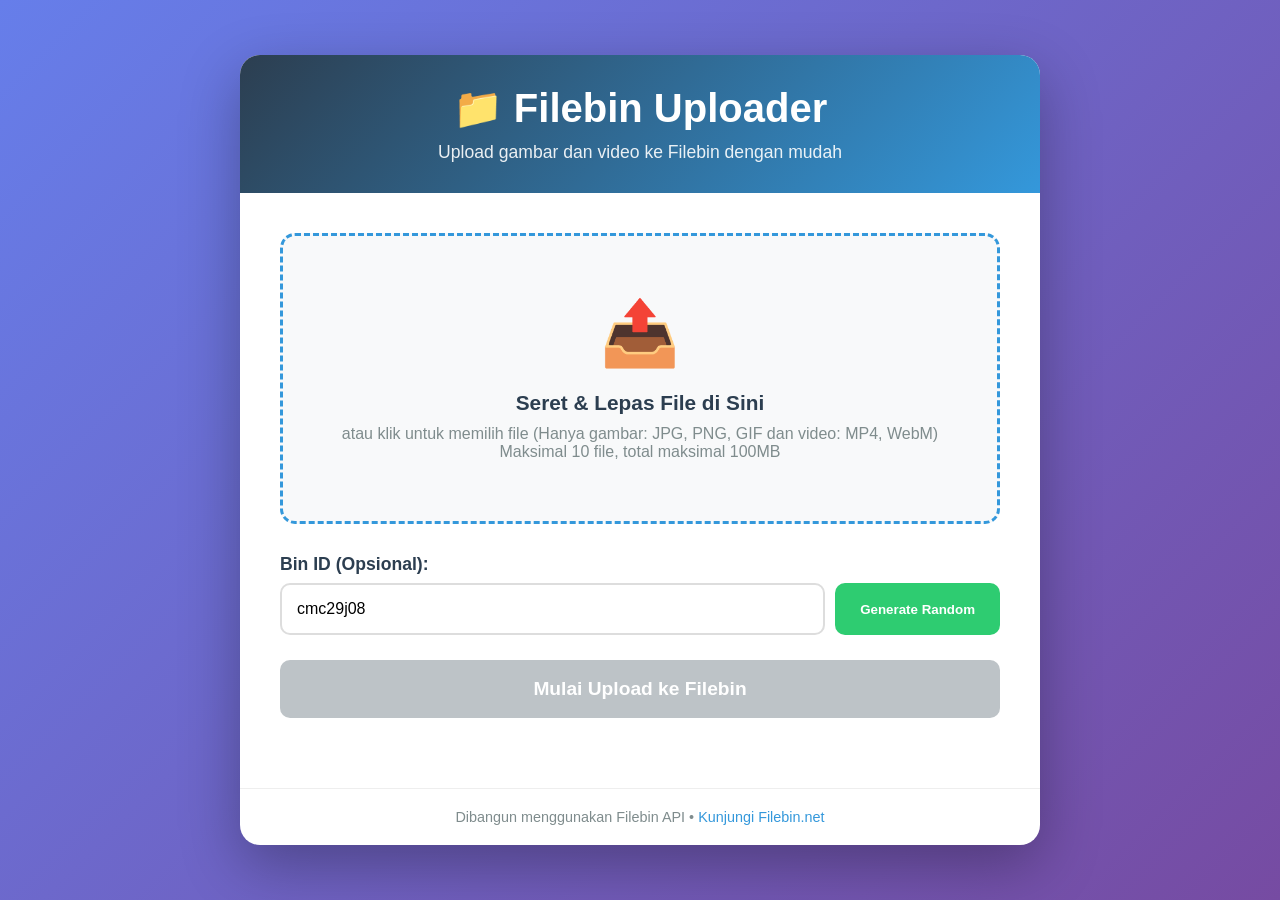
==== commit 57b87549: "Add files via upload" ====
--- a/catbox.html
+++ b/catbox.html
@@ -3,1089 +3,748 @@
 <head>
     <meta charset="UTF-8">
     <meta name="viewport" content="width=device-width, initial-scale=1.0">
-    <title>UPLOAD STATUS WHATSAPP - Image & Video</title>
+    <title>Upload Media ke Filebin</title>
     <style>
-        :root {
-            --primary: #4361ee;
-            --secondary: #3a0ca3;
-            --success: #4cc9f0;
-            --danger: #f72585;
-            --warning: #ffaa00;
-            --dark: #1a1a2e;
-            --light: #f8f9fa;
-        }
-        
         * {
             margin: 0;
             padding: 0;
             box-sizing: border-box;
+            font-family: 'Segoe UI', Tahoma, Geneva, Verdana, sans-serif;
         }
         
         body {
-            font-family: 'Segoe UI', Tahoma, Geneva, Verdana, sans-serif;
-            background: linear-gradient(135deg, var(--dark) 0%, #16213e 100%);
-            color: var(--light);
+            background: linear-gradient(135deg, #667eea 0%, #764ba2 100%);
             min-height: 100vh;
+            display: flex;
+            justify-content: center;
+            align-items: center;
             padding: 20px;
         }
         
         .container {
-            max-width: 900px;
-            margin: 0 auto;
-        }
-        
-        /* Header */
+            width: 100%;
+            max-width: 800px;
+            background: white;
+            border-radius: 20px;
+            box-shadow: 0 20px 60px rgba(0, 0, 0, 0.3);
+            overflow: hidden;
+        }
+        
         .header {
+            background: linear-gradient(135deg, #2c3e50 0%, #3498db 100%);
+            color: white;
+            padding: 30px;
+            text-align: center;
+        }
+        
+        .header h1 {
+            font-size: 2.5rem;
+            margin-bottom: 10px;
+        }
+        
+        .header p {
+            opacity: 0.9;
+            font-size: 1.1rem;
+        }
+        
+        .content {
+            padding: 40px;
+        }
+        
+        /* Upload Area */
+        .upload-area {
+            border: 3px dashed #3498db;
+            border-radius: 15px;
+            padding: 60px 30px;
             text-align: center;
             margin-bottom: 30px;
-            padding: 20px;
-            background: rgba(255, 255, 255, 0.05);
-            border-radius: 15px;
-            backdrop-filter: blur(10px);
-            border: 1px solid rgba(255, 255, 255, 0.1);
-        }
-        
-        .header h1 {
-            color: var(--success);
+            background: #f8f9fa;
+            cursor: pointer;
+            transition: all 0.3s ease;
+        }
+        
+        .upload-area:hover, .upload-area.dragover {
+            border-color: #2980b9;
+            background: #e3f2fd;
+            transform: translateY(-2px);
+        }
+        
+        .upload-icon {
+            font-size: 4rem;
+            color: #3498db;
+            margin-bottom: 20px;
+        }
+        
+        .upload-text {
+            font-size: 1.3rem;
+            color: #2c3e50;
             margin-bottom: 10px;
-            font-size: 2.5rem;
-        }
-        
-        .header p {
-            color: #aaa;
-            margin-bottom: 10px;
-        }
-        
-        /* File Type Indicator */
-        .file-type-indicator {
+        }
+        
+        .upload-hint {
+            color: #7f8c8d;
+            font-size: 1rem;
+        }
+        
+        .file-input {
+            display: none;
+        }
+        
+        /* Bin ID Input */
+        .bin-input-group {
+            margin-bottom: 25px;
+        }
+        
+        .bin-input-group label {
+            display: block;
+            margin-bottom: 8px;
+            font-weight: 600;
+            color: #2c3e50;
+            font-size: 1.1rem;
+        }
+        
+        .bin-input-wrapper {
             display: flex;
-            justify-content: center;
-            gap: 20px;
-            margin: 20px 0;
-        }
-        
-        .type-badge {
-            padding: 10px 25px;
-            border-radius: 25px;
-            font-weight: bold;
-            display: flex;
-            align-items: center;
             gap: 10px;
-            background: rgba(255, 255, 255, 0.1);
-            border: 2px solid transparent;
-        }
-        
-        .type-badge.active {
-            background: var(--primary);
-            border-color: var(--success);
-        }
-        
-        /* Card */
-        .card {
-            background: rgba(255, 255, 255, 0.05);
-            border-radius: 15px;
-            padding: 30px;
-            margin-bottom: 25px;
-            border: 1px solid rgba(255, 255, 255, 0.1);
-            backdrop-filter: blur(10px);
-        }
-        
-        .card h2 {
-            color: var(--primary);
-            margin-bottom: 20px;
-            font-size: 1.8rem;
-        }
-        
-        /* Upload Area */
-        .upload-area {
-            border: 3px dashed rgba(255, 255, 255, 0.3);
+        }
+        
+        .bin-input {
+            flex: 1;
+            padding: 15px;
+            border: 2px solid #ddd;
             border-radius: 10px;
-            padding: 60px 20px;
-            text-align: center;
+            font-size: 1rem;
+            transition: border-color 0.3s;
+        }
+        
+        .bin-input:focus {
+            outline: none;
+            border-color: #3498db;
+        }
+        
+        .generate-btn {
+            background: #2ecc71;
+            color: white;
+            border: none;
+            padding: 15px 25px;
+            border-radius: 10px;
+            cursor: pointer;
+            font-weight: 600;
+            transition: background 0.3s;
+        }
+        
+        .generate-btn:hover {
+            background: #27ae60;
+        }
+        
+        /* Upload Button */
+        .upload-button {
+            width: 100%;
+            background: linear-gradient(135deg, #3498db 0%, #2980b9 100%);
+            color: white;
+            border: none;
+            padding: 18px;
+            border-radius: 10px;
+            font-size: 1.2rem;
+            font-weight: 600;
             cursor: pointer;
             transition: all 0.3s;
-            margin-bottom: 25px;
-            background: rgba(0, 0, 0, 0.2);
-            position: relative;
-            overflow: hidden;
-        }
-        
-        .upload-area:hover {
-            border-color: var(--primary);
-            background: rgba(67, 97, 238, 0.1);
-        }
-        
-        .upload-area.dragover {
-            border-color: var(--success);
-            background: rgba(76, 201, 240, 0.1);
-        }
-        
-        .upload-area i {
-            font-size: 4rem;
-            color: var(--primary);
+            margin-bottom: 30px;
+        }
+        
+        .upload-button:hover:not(:disabled) {
+            transform: translateY(-2px);
+            box-shadow: 0 10px 20px rgba(52, 152, 219, 0.3);
+        }
+        
+        .upload-button:disabled {
+            background: #bdc3c7;
+            cursor: not-allowed;
+        }
+        
+        /* Preview Section */
+        .preview-section {
+            background: #f8f9fa;
+            border-radius: 15px;
+            padding: 25px;
+            margin-top: 30px;
+            display: none;
+        }
+        
+        .preview-title {
+            font-size: 1.3rem;
+            color: #2c3e50;
             margin-bottom: 20px;
-        }
-        
-        /* File Info */
-        .file-info {
-            background: rgba(0, 0, 0, 0.3);
-            padding: 20px;
-            border-radius: 10px;
-            margin: 20px 0;
-            border-left: 4px solid var(--primary);
-        }
-        
-        .info-row {
             display: flex;
             justify-content: space-between;
-            margin-bottom: 10px;
-            padding-bottom: 10px;
-            border-bottom: 1px solid rgba(255, 255, 255, 0.1);
-        }
-        
-        .info-row:last-child {
-            border-bottom: none;
-            margin-bottom: 0;
-        }
-        
-        /* Preview Container */
+            align-items: center;
+        }
+        
+        .clear-btn {
+            background: #e74c3c;
+            color: white;
+            border: none;
+            padding: 8px 15px;
+            border-radius: 5px;
+            cursor: pointer;
+            font-size: 0.9rem;
+        }
+        
         .preview-container {
-            margin: 20px 0;
+            display: grid;
+            grid-template-columns: repeat(auto-fill, minmax(180px, 1fr));
+            gap: 20px;
+        }
+        
+        .file-preview {
+            background: white;
             border-radius: 10px;
             overflow: hidden;
+            box-shadow: 0 5px 15px rgba(0, 0, 0, 0.1);
+            transition: transform 0.3s;
+        }
+        
+        .file-preview:hover {
+            transform: translateY(-5px);
+        }
+        
+        .file-preview img, .file-preview video {
+            width: 100%;
+            height: 150px;
+            object-fit: cover;
+            display: block;
+        }
+        
+        .file-info {
+            padding: 15px;
+        }
+        
+        .file-name {
+            font-weight: 600;
+            color: #2c3e50;
+            white-space: nowrap;
+            overflow: hidden;
+            text-overflow: ellipsis;
+            margin-bottom: 5px;
+        }
+        
+        .file-size {
+            font-size: 0.9rem;
+            color: #7f8c8d;
+        }
+        
+        /* Result Section */
+        .result-section {
+            background: #2c3e50;
+            color: white;
+            padding: 25px;
+            border-radius: 15px;
+            margin-top: 30px;
             display: none;
-            max-width: 400px;
-            margin-left: auto;
-            margin-right: auto;
-        }
-        
-        .preview-container.show {
-            display: block;
-            animation: fadeIn 0.5s;
-        }
-        
-        @keyframes fadeIn {
-            from { opacity: 0; transform: scale(0.9); }
-            to { opacity: 1; transform: scale(1); }
-        }
-        
-        #filePreview, #videoPreview {
-            width: 100%;
-            max-height: 300px;
-            object-fit: contain;
-            border-radius: 8px;
-            background: #000;
-        }
-        
-        .preview-controls {
+        }
+        
+        .result-title {
+            font-size: 1.3rem;
+            margin-bottom: 15px;
+            color: #3498db;
+        }
+        
+        .result-content {
             display: flex;
-            gap: 10px;
-            margin-top: 10px;
-            justify-content: center;
-        }
-        
-        .preview-controls button {
-            padding: 8px 15px;
-            background: rgba(255, 255, 255, 0.1);
-            border: none;
-            border-radius: 5px;
-            color: white;
-            cursor: pointer;
-            display: flex;
-            align-items: center;
-            gap: 5px;
-        }
-        
-        /* Buttons */
-        .btn {
-            padding: 15px 30px;
-            border: none;
-            border-radius: 10px;
-            font-size: 1.1rem;
-            font-weight: bold;
-            cursor: pointer;
-            transition: all 0.3s;
-            display: inline-flex;
-            align-items: center;
-            gap: 10px;
-        }
-        
-        .btn-primary {
-            background: linear-gradient(135deg, var(--primary), var(--secondary));
-            color: white;
-            width: 100%;
-            justify-content: center;
-        }
-        
-        .btn-primary:hover:not(:disabled) {
-            transform: translateY(-3px);
-            box-shadow: 0 10px 20px rgba(67, 97, 238, 0.3);
-        }
-        
-        .btn-primary:disabled {
-            background: #666;
-            cursor: not-allowed;
-            transform: none;
-            box-shadow: none;
-            opacity: 0.7;
-        }
-        
-        .btn-success {
-            background: linear-gradient(135deg, var(--success), #0099cc);
-            color: white;
-        }
-        
-        .btn-warning {
-            background: linear-gradient(135deg, var(--warning), #cc8800);
-            color: black;
-        }
-        
-        /* Token Box */
-        .token-box {
-            background: rgba(0, 0, 0, 0.4);
-            border-radius: 10px;
-            padding: 25px;
-            margin: 25px 0;
-            border: 2px solid var(--success);
-            animation: pulse 2s infinite;
-        }
-        
-        @keyframes pulse {
-            0% { box-shadow: 0 0 0 0 rgba(76, 201, 240, 0.4); }
-            70% { box-shadow: 0 0 0 10px rgba(76, 201, 240, 0); }
-            100% { box-shadow: 0 0 0 0 rgba(76, 201, 240, 0); }
-        }
-        
-        .token-value {
-            font-family: 'Courier New', monospace;
-            font-size: 1.5rem;
-            background: rgba(0, 0, 0, 0.5);
+            flex-direction: column;
+            gap: 15px;
+        }
+        
+        .url-box {
+            background: #34495e;
             padding: 15px;
             border-radius: 8px;
-            margin: 15px 0;
             word-break: break-all;
+            font-family: monospace;
+        }
+        
+        .copy-btn {
+            background: #3498db;
+            color: white;
+            border: none;
+            padding: 12px;
+            border-radius: 8px;
             cursor: pointer;
-            border: 1px dashed rgba(255, 255, 255, 0.3);
-            user-select: all;
-        }
-        
-        .token-value:hover {
-            background: rgba(0, 0, 0, 0.6);
-            border-color: var(--success);
-        }
-        
-        /* Progress */
+            font-weight: 600;
+            transition: background 0.3s;
+        }
+        
+        .copy-btn:hover {
+            background: #2980b9;
+        }
+        
+        .copy-btn.copied {
+            background: #2ecc71;
+        }
+        
+        /* Progress Bar */
         .progress-container {
             margin: 20px 0;
             display: none;
         }
         
-        .progress-container.show {
-            display: block;
-        }
-        
-        .progress-label {
-            display: flex;
-            justify-content: space-between;
-            margin-bottom: 8px;
-            color: var(--light);
-        }
-        
-        .progress {
-            height: 12px;
-            background: rgba(255, 255, 255, 0.1);
-            border-radius: 6px;
+        .progress-bar {
+            width: 100%;
+            height: 10px;
+            background: #ecf0f1;
+            border-radius: 5px;
             overflow: hidden;
-            margin: 10px 0;
-        }
-        
-        .progress-bar {
+        }
+        
+        .progress-fill {
             height: 100%;
-            background: linear-gradient(90deg, var(--primary), var(--success));
+            background: linear-gradient(90deg, #3498db, #2ecc71);
             width: 0%;
             transition: width 0.3s ease;
-            border-radius: 6px;
-        }
-        
-        /* Toast */
-        .toast {
-            position: fixed;
-            bottom: 30px;
-            right: 30px;
-            padding: 15px 25px;
-            border-radius: 10px;
-            display: none;
-            align-items: center;
-            gap: 10px;
-            font-weight: bold;
-            animation: slideIn 0.3s;
-            z-index: 1000;
-            min-width: 300px;
-            max-width: 400px;
-        }
-        
-        .toast.success {
-            background: var(--success);
-            color: black;
-        }
-        
-        .toast.error {
-            background: var(--danger);
-            color: white;
-        }
-        
-        .toast.warning {
-            background: var(--warning);
-            color: black;
-        }
-        
-        @keyframes slideIn {
-            from { transform: translateX(100px); opacity: 0; }
-            to { transform: translateX(0); opacity: 1; }
-        }
-        
-        /* File Limits */
-        .file-limits {
-            display: grid;
-            grid-template-columns: repeat(auto-fit, minmax(200px, 1fr));
-            gap: 15px;
-            margin: 20px 0;
-        }
-        
-        .limit-card {
-            background: rgba(255, 255, 255, 0.05);
-            padding: 15px;
-            border-radius: 10px;
+        }
+        
+        .progress-text {
             text-align: center;
-            border: 1px solid rgba(255, 255, 255, 0.1);
-        }
-        
-        .limit-card i {
-            font-size: 2rem;
-            margin-bottom: 10px;
-            display: block;
-        }
-        
-        .limit-card.image {
-            border-color: var(--primary);
-        }
-        
-        .limit-card.video {
-            border-color: var(--success);
+            margin-top: 10px;
+            color: #2c3e50;
+            font-weight: 600;
+        }
+        
+        /* Footer */
+        .footer {
+            text-align: center;
+            padding: 20px;
+            color: #7f8c8d;
+            font-size: 0.9rem;
+            border-top: 1px solid #eee;
+        }
+        
+        .footer a {
+            color: #3498db;
+            text-decoration: none;
+        }
+        
+        .footer a:hover {
+            text-decoration: underline;
         }
         
         /* Responsive */
         @media (max-width: 768px) {
-            .container { padding: 10px; }
-            .card { padding: 20px; }
-            .header h1 { font-size: 2rem; }
-            .token-value { font-size: 1.2rem; }
-            .file-type-indicator { flex-direction: column; gap: 10px; }
-            .file-limits { grid-template-columns: 1fr; }
-            .toast { min-width: 250px; right: 10px; bottom: 10px; }
+            .container {
+                border-radius: 15px;
+            }
+            
+            .header {
+                padding: 20px;
+            }
+            
+            .header h1 {
+                font-size: 2rem;
+            }
+            
+            .content {
+                padding: 20px;
+            }
+            
+            .upload-area {
+                padding: 40px 20px;
+            }
+            
+            .bin-input-wrapper {
+                flex-direction: column;
+            }
+            
+            .preview-container {
+                grid-template-columns: repeat(auto-fill, minmax(150px, 1fr));
+            }
         }
     </style>
-    <link rel="stylesheet" href="https://cdnjs.cloudflare.com/ajax/libs/font-awesome/6.4.0/css/all.min.css">
 </head>
 <body>
     <div class="container">
-        <!-- Header -->
         <div class="header">
-            <h1><i class="fas fa-images"></i> UPLOAD STATUS WHATSAPP</h1>
-            <p>Upload gambar & video untuk status WhatsApp dengan kualitas terbaik</p>
-            <p><strong>Token berlaku 10 menit • Support HD Quality</strong></p>
-            
-            <div class="file-type-indicator">
-                <div class="type-badge" id="imageBadge">
-                    <i class="fas fa-image"></i> GAMBAR (JPG, PNG, WebP, GIF)
+            <h1>📁 Filebin Uploader</h1>
+            <p>Upload gambar dan video ke Filebin dengan mudah</p>
+        </div>
+        
+        <div class="content">
+            <!-- Upload Area -->
+            <div class="upload-area" id="drop-area">
+                <div class="upload-icon">📤</div>
+                <h2 class="upload-text">Seret & Lepas File di Sini</h2>
+                <p class="upload-hint">atau klik untuk memilih file (Hanya gambar: JPG, PNG, GIF dan video: MP4, WebM)</p>
+                <p class="upload-hint">Maksimal 10 file, total maksimal 100MB</p>
+                <input type="file" class="file-input" id="file-input" accept="image/*,video/*" multiple>
+            </div>
+            
+            <!-- Bin ID Input -->
+            <div class="bin-input-group">
+                <label for="bin-id">Bin ID (Opsional):</label>
+                <div class="bin-input-wrapper">
+                    <input type="text" class="bin-input" id="bin-id" placeholder="Kosongkan untuk membuat bin baru">
+                    <button class="generate-btn" id="generate-btn">Generate Random</button>
                 </div>
-                <div class="type-badge" id="videoBadge">
-                    <i class="fas fa-video"></i> VIDEO (MP4, MOV, MKV, AVI)
+            </div>
+            
+            <!-- Progress Bar -->
+            <div class="progress-container" id="progress-container">
+                <div class="progress-bar">
+                    <div class="progress-fill" id="progress-fill"></div>
+                </div>
+                <div class="progress-text" id="progress-text">Menyiapkan upload...</div>
+            </div>
+            
+            <!-- Upload Button -->
+            <button class="upload-button" id="upload-button" disabled>Mulai Upload ke Filebin</button>
+            
+            <!-- Preview Section -->
+            <div class="preview-section" id="preview-section">
+                <div class="preview-title">
+                    <span>File yang akan diupload:</span>
+                    <button class="clear-btn" id="clear-btn">Hapus Semua</button>
+                </div>
+                <div class="preview-container" id="preview-container">
+                    <!-- File preview akan ditampilkan di sini -->
+                </div>
+            </div>
+            
+            <!-- Result Section -->
+            <div class="result-section" id="result-section">
+                <h3 class="result-title">✅ Upload Berhasil!</h3>
+                <div class="result-content">
+                    <div class="url-box" id="result-url">
+                        <!-- URL hasil upload akan ditampilkan di sini -->
+                    </div>
+                    <button class="copy-btn" id="copy-btn">Salin URL</button>
                 </div>
             </div>
         </div>
         
-        <!-- File Limits -->
-        <div class="file-limits">
-            <div class="limit-card image">
-                <i class="fas fa-file-image" style="color: #4361ee;"></i>
-                <h3>Gambar</h3>
-                <p>Max: 50MB</p>
-                <p>Format: JPG, PNG, WebP, GIF</p>
-            </div>
-            <div class="limit-card video">
-                <i class="fas fa-file-video" style="color: #4cc9f0;"></i>
-                <h3>Video</h3>
-                <p>Max: 100MB</p>
-                <p>Format: MP4, MOV, MKV, AVI</p>
-            </div>
+        <div class="footer">
+            <p>Dibangun menggunakan Filebin API • <a href="https://filebin.net/" target="_blank">Kunjungi Filebin.net</a></p>
         </div>
-        
-        <!-- Upload Section -->
-        <div class="card" id="uploadSection">
-            <h2><i class="fas fa-cloud-upload-alt"></i> Upload File</h2>
-            
-            <div class="upload-area" id="uploadArea">
-                <i class="fas fa-file-upload"></i>
-                <h3>Klik atau drop file di sini</h3>
-                <p>Support gambar & video • Auto compress untuk WhatsApp</p>
-                <input type="file" id="fileInput" accept="image/*,video/*" hidden>
-            </div>
-            
-            <!-- Preview Container -->
-            <div class="preview-container" id="previewContainer">
-                <img id="filePreview" alt="Image Preview" style="display: none;">
-                <video id="videoPreview" controls style="display: none;"></video>
-                <div class="preview-controls" id="previewControls" style="display: none;">
-                    <button onclick="rotateImage(-90)">
-                        <i class="fas fa-undo"></i> Rotate Kiri
-                    </button>
-                    <button onclick="rotateImage(90)">
-                        <i class="fas fa-redo"></i> Rotate Kanan
-                    </button>
-                    <button onclick="resetPreview()">
-                        <i class="fas fa-sync"></i> Reset
-                    </button>
-                </div>
-            </div>
-            
-            <!-- File Info -->
-            <div class="file-info" id="fileInfo">
-                <div class="info-row">
-                    <span><i class="fas fa-file"></i> Nama File:</span>
-                    <span id="fileName">Tidak ada file dipilih</span>
-                </div>
-                <div class="info-row">
-                    <span><i class="fas fa-weight-hanging"></i> Ukuran:</span>
-                    <span id="fileSize">-</span>
-                </div>
-                <div class="info-row">
-                    <span><i class="fas fa-file-alt"></i> Tipe:</span>
-                    <span id="fileType">-</span>
-                </div>
-                <div class="info-row">
-                    <span><i class="fas fa-ruler-combined"></i> Resolusi:</span>
-                    <span id="fileResolution">-</span>
-                </div>
-            </div>
-            
-            <!-- Progress Bar -->
-            <div class="progress-container" id="progressContainer">
-                <div class="progress-label">
-                    <span id="progressText">Mempersiapkan upload...</span>
-                    <span id="progressPercent">0%</span>
-                </div>
-                <div class="progress">
-                    <div class="progress-bar" id="progressFill"></div>
-                </div>
-            </div>
-            
-            <!-- Upload Button -->
-            <button class="btn btn-primary" id="uploadBtn" disabled>
-                <i class="fas fa-key"></i> Upload & Generate Token
-            </button>
-        </div>
-        
-        <!-- Result Section -->
-        <div class="card" id="resultSection" style="display: none;">
-            <h2><i class="fas fa-check-circle"></i> Upload Berhasil!</h2>
-            
-            <div class="token-box">
-                <h3><i class="fas fa-key"></i> Token Redeem:</h3>
-                <div class="token-value" id="tokenDisplay" onclick="copyToken()">
-                    NAND-XXXX-XXXXXXXXXXXX
-                </div>
-                <p><i class="fas fa-clock"></i> Kadaluarsa dalam: <span id="countdown" style="font-weight: bold;">10:00</span></p>
-                <button class="btn btn-success" onclick="copyToken()">
-                    <i class="fas fa-copy"></i> Salin Token
-                </button>
-            </div>
-            
-            <div class="file-info">
-                <div class="info-row">
-                    <span><i class="fas fa-file"></i> File:</span>
-                    <span id="resultFileName">-</span>
-                </div>
-                <div class="info-row">
-                    <span><i class="fas fa-weight-hanging"></i> Ukuran:</span>
-                    <span id="resultFileSize">-</span>
-                </div>
-                <div class="info-row">
-                    <span><i class="fas fa-video"></i> Tipe:</span>
-                    <span id="resultFileType">-</span>
-                </div>
-                <div class="info-row">
-                    <span><i class="fas fa-link"></i> URL File:</span>
-                    <span style="word-break: break-all; font-size: 0.9em;" id="fileUrl">-</span>
-                </div>
-            </div>
-            
-            <h3><i class="fab fa-whatsapp"></i> Cara Redeem di WhatsApp:</h3>
-            <ol style="margin: 15px 0; padding-left: 25px; line-height: 1.8;">
-                <li><strong>Salin token</strong> di atas (klik untuk auto-copy)</li>
-                <li>Buka WhatsApp dengan tombol <strong>"BUKA WHATSAPP"</strong></li>
-                <li><strong>Tempel token</strong> di chat (format: NAND-ABCD-abc123)</li>
-                <li>Bot akan mengirim file ke Anda</li>
-                <li><strong>Tahan file</strong> → <strong>Forward</strong> → <strong>"Status Saya"</strong></li>
-                <li><span style="color: var(--warning); font-weight: bold;">Token hanya berlaku 10 menit!</span></li>
-            </ol>
-            
-            <div style="display: flex; gap: 15px; margin-top: 25px; flex-wrap: wrap;">
-                <button class="btn" style="background: #555; color: white;" onclick="resetForm()">
-                    <i class="fas fa-redo"></i> Upload Lagi
-                </button>
-                <button class="btn" style="background: #25D366; color: white;" onclick="openWhatsApp()">
-                    <i class="fab fa-whatsapp"></i> Buka WhatsApp
-                </button>
-                <button class="btn btn-warning" onclick="testToken()">
-                    <i class="fas fa-vial"></i> Test Token
-                </button>
-            </div>
-        </div>
-        
-        <!-- Footer -->
-        <div class="card" style="text-align: center; margin-top: 30px;">
-            <p>
-                <i class="fab fa-youtube"></i> <strong>NandSki</strong> |
-                <i class="fab fa-instagram"></i> <strong>@nandz.404</strong> |
-                <i class="fab fa-github"></i> <strong>NandSki</strong>
-            </p>
-            <p style="color: #aaa; font-size: 0.9rem; margin-top: 10px;">
-                Bot akan otomatis compress video & gambar untuk optimal WhatsApp Status
-            </p>
-        </div>
-        
-        <!-- Toast -->
-        <div class="toast" id="toast"></div>
     </div>
 
     <script>
-        // ==================== KONFIGURASI ====================
-        const TMPFILES_API = 'https://tmpfiles.org/api/v1/upload';
-        const TOKEN_EXPIRE_MINUTES = 10;
-        const MAX_IMAGE_SIZE = 50 * 1024 * 1024; // 50MB
-        const MAX_VIDEO_SIZE = 100 * 1024 * 1024; // 100MB
-        
-        // ==================== VARIABEL ====================
-        let currentFile = null;
-        let currentToken = null;
-        let countdownInterval = null;
-        let uploadedUrl = null;
-        let imageRotation = 0;
-        
-        // ==================== EVENT LISTENERS ====================
-        document.addEventListener('DOMContentLoaded', () => {
-            // Upload area click
-            document.getElementById('uploadArea').addEventListener('click', () => {
-                document.getElementById('fileInput').click();
+        // Konfigurasi
+        const FILEBIN_API_URL = 'https://filebin.net';
+        const MAX_FILES = 10;
+        const MAX_TOTAL_SIZE = 100 * 1024 * 1024; // 100MB
+        const ALLOWED_TYPES = ['image/jpeg', 'image/png', 'image/gif', 'video/mp4', 'video/webm'];
+        
+        // Elemen DOM
+        const dropArea = document.getElementById('drop-area');
+        const fileInput = document.getElementById('file-input');
+        const uploadButton = document.getElementById('upload-button');
+        const previewContainer = document.getElementById('preview-container');
+        const previewSection = document.getElementById('preview-section');
+        const binIdInput = document.getElementById('bin-id');
+        const generateBtn = document.getElementById('generate-btn');
+        const clearBtn = document.getElementById('clear-btn');
+        const resultSection = document.getElementById('result-section');
+        const resultUrl = document.getElementById('result-url');
+        const copyBtn = document.getElementById('copy-btn');
+        const progressContainer = document.getElementById('progress-container');
+        const progressFill = document.getElementById('progress-fill');
+        const progressText = document.getElementById('progress-text');
+        
+        // State
+        let selectedFiles = [];
+        
+        // Inisialisasi
+        function init() {
+            generateRandomBinId();
+            setupEventListeners();
+        }
+        
+        // Generate random bin ID
+        function generateRandomBinId() {
+            const chars = 'abcdefghijklmnopqrstuvwxyz0123456789';
+            let result = '';
+            for (let i = 0; i < 8; i++) {
+                result += chars.charAt(Math.floor(Math.random() * chars.length));
+            }
+            binIdInput.value = result;
+        }
+        
+        // Setup event listeners
+        function setupEventListeners() {
+            // Click upload area
+            dropArea.addEventListener('click', () => fileInput.click());
+            
+            // Drag and drop events
+            dropArea.addEventListener('dragover', handleDragOver);
+            dropArea.addEventListener('dragleave', handleDragLeave);
+            dropArea.addEventListener('drop', handleDrop);
+            
+            // File input change
+            fileInput.addEventListener('change', handleFileSelect);
+            
+            // Generate random bin ID
+            generateBtn.addEventListener('click', generateRandomBinId);
+            
+            // Clear all files
+            clearBtn.addEventListener('click', clearAllFiles);
+            
+            // Upload button
+            uploadButton.addEventListener('click', uploadToFilebin);
+            
+            // Copy URL button
+            copyBtn.addEventListener('click', copyResultUrl);
+        }
+        
+        // Drag and drop handlers
+        function handleDragOver(e) {
+            e.preventDefault();
+            dropArea.classList.add('dragover');
+        }
+        
+        function handleDragLeave(e) {
+            e.preventDefault();
+            dropArea.classList.remove('dragover');
+        }
+        
+        function handleDrop(e) {
+            e.preventDefault();
+            dropArea.classList.remove('dragover');
+            handleFiles(e.dataTransfer.files);
+        }
+        
+        // Handle file selection
+        function handleFileSelect(e) {
+            handleFiles(e.target.files);
+        }
+        
+        // Process selected files
+        function handleFiles(files) {
+            const newFiles = Array.from(files);
+            
+            // Validasi jumlah file
+            if (selectedFiles.length + newFiles.length > MAX_FILES) {
+                alert(`Maksimal ${MAX_FILES} file yang dapat diupload sekaligus.`);
+                return;
+            }
+            
+            // Validasi tipe dan ukuran file
+            let totalSize = selectedFiles.reduce((sum, file) => sum + file.size, 0);
+            
+            for (const file of newFiles) {
+                // Validasi tipe file
+                if (!ALLOWED_TYPES.includes(file.type)) {
+                    alert(`File "${file.name}" tidak didukung. Hanya gambar (JPG, PNG, GIF) dan video (MP4, WebM) yang diperbolehkan.`);
+                    continue;
+                }
+                
+                // Validasi ukuran total
+                totalSize += file.size;
+                if (totalSize > MAX_TOTAL_SIZE) {
+                    alert(`Total ukuran file melebihi ${formatFileSize(MAX_TOTAL_SIZE)}.`);
+                    return;
+                }
+                
+                selectedFiles.push(file);
+            }
+            
+            updatePreview();
+            updateUploadButton();
+            
+            if (selectedFiles.length > 0) {
+                previewSection.style.display = 'block';
+            }
+        }
+        
+        // Update file preview
+        function updatePreview() {
+            previewContainer.innerHTML = '';
+            
+            selectedFiles.forEach((file, index) => {
+                const reader = new FileReader();
+                
+                reader.onload = function(e) {
+                    const fileElement = document.createElement('div');
+                    fileElement.className = 'file-preview';
+                    
+                    if (file.type.startsWith('image/')) {
+                        fileElement.innerHTML = `
+                            <img src="${e.target.result}" alt="${file.name}">
+                            <div class="file-info">
+                                <div class="file-name">${file.name}</div>
+                                <div class="file-size">${formatFileSize(file.size)}</div>
+                                <button class="file-remove" onclick="removeFile(${index})">✕ Hapus</button>
+                            </div>
+                        `;
+                    } else if (file.type.startsWith('video/')) {
+                        fileElement.innerHTML = `
+                            <video>
+                                <source src="${e.target.result}" type="${file.type}">
+                            </video>
+                            <div class="file-info">
+                                <div class="file-name">${file.name}</div>
+                                <div class="file-size">${formatFileSize(file.size)}</div>
+                                <button class="file-remove" onclick="removeFile(${index})">✕ Hapus</button>
+                            </div>
+                        `;
+                    }
+                    
+                    // Add remove button functionality
+                    const removeBtn = fileElement.querySelector('.file-remove');
+                    removeBtn.addEventListener('click', () => removeFile(index));
+                    
+                    previewContainer.appendChild(fileElement);
+                };
+                
+                reader.readAsDataURL(file);
             });
-            
-            // File input change
-            document.getElementById('fileInput').addEventListener('change', (e) => {
-                if (e.target.files.length > 0) {
-                    handleFileSelect(e.target.files[0]);
+        }
+        
+        // Remove single file
+        window.removeFile = function(index) {
+            selectedFiles.splice(index, 1);
+            updatePreview();
+            updateUploadButton();
+            
+            if (selectedFiles.length === 0) {
+                previewSection.style.display = 'none';
+            }
+        };
+        
+        // Clear all files
+        function clearAllFiles() {
+            selectedFiles = [];
+            updatePreview();
+            updateUploadButton();
+            previewSection.style.display = 'none';
+        }
+        
+        // Update upload button state
+        function updateUploadButton() {
+            uploadButton.disabled = selectedFiles.length === 0;
+            uploadButton.textContent = selectedFiles.length > 0 
+                ? `Upload ${selectedFiles.length} File ke Filebin` 
+                : 'Mulai Upload ke Filebin';
+        }
+        
+        // Upload files to Filebin
+        async function uploadToFilebin() {
+            if (selectedFiles.length === 0) return;
+            
+            // Reset UI
+            resultSection.style.display = 'none';
+            uploadButton.disabled = true;
+            uploadButton.textContent = 'Mengupload...';
+            progressContainer.style.display = 'block';
+            progressFill.style.width = '0%';
+            progressText.textContent = 'Menyiapkan upload...';
+            
+            try {
+                const binId = binIdInput.value.trim() || generateRandomBinId();
+                
+                // Upload files sequentially
+                const results = [];
+                for (let i = 0; i < selectedFiles.length; i++) {
+                    const file = selectedFiles[i];
+                    const filename = encodeURIComponent(file.name);
+                    
+                    // Update progress
+                    progressText.textContent = `Mengupload ${i + 1} dari ${selectedFiles.length}: ${file.name}`;
+                    progressFill.style.width = `${((i + 1) / selectedFiles.length) * 100}%`;
+                    
+                    // Upload single file
+                    const result = await uploadSingleFile(file, binId, filename);
+                    results.push(result);
                 }
-            });
-            
-            // Drag and drop
-            const uploadArea = document.getElementById('uploadArea');
-            uploadArea.addEventListener('dragover', (e) => {
-                e.preventDefault();
-                uploadArea.classList.add('dragover');
-            });
-            
-            uploadArea.addEventListener('dragleave', (e) => {
-                e.preventDefault();
-                uploadArea.classList.remove('dragover');
-            });
-            
-            uploadArea.addEventListener('drop', (e) => {
-                e.preventDefault();
-                uploadArea.classList.remove('dragover');
-                
-                if (e.dataTransfer.files.length > 0) {
-                    handleFileSelect(e.dataTransfer.files[0]);
-                }
-            });
-            
-            // Upload button
-            document.getElementById('uploadBtn').addEventListener('click', handleUpload);
-            
-            // Update file type badges
-            updateFileTypeBadges();
-        });
-        
-        // ==================== FUNGSI FILE HANDLING ====================
-        function handleFileSelect(file) {
-            // Reset state
-            resetPreview();
-            hideError();
-            
-            // Validasi tipe file
-            const isImage = file.type.startsWith('image/');
-            const isVideo = file.type.startsWith('video/');
-            
-            if (!isImage && !isVideo) {
-                showToast('❌ Hanya file gambar atau video yang didukung!', 'error');
-                return;
-            }
-            
-            // Validasi ukuran
-            const maxSize = isImage ? MAX_IMAGE_SIZE : MAX_VIDEO_SIZE;
-            if (file.size > maxSize) {
-                const maxSizeMB = Math.floor(maxSize / (1024 * 1024));
-                showToast(`❌ File terlalu besar! Maksimal ${maxSizeMB}MB untuk ${isImage ? 'gambar' : 'video'}`, 'error');
-                return;
-            }
-            
-            currentFile = file;
-            
-            // Update UI berdasarkan tipe file
-            updateFileInfo(file, isImage, isVideo);
-            
-            // Show preview
-            showPreview(file, isImage, isVideo);
-            
-            // Update file type badges
-            updateFileTypeBadges(isImage ? 'image' : 'video');
-            
-            // Enable upload button
-            document.getElementById('uploadBtn').disabled = false;
-            
-            showToast(`✅ ${isImage ? 'Gambar' : 'Video'} siap diupload!`, 'success');
-        }
-        
-        function updateFileInfo(file, isImage, isVideo) {
-            document.getElementById('fileName').textContent = file.name;
-            document.getElementById('fileSize').textContent = formatBytes(file.size);
-            document.getElementById('fileType').textContent = isImage ? 'Gambar' : 'Video';
-            
-            // Get resolution/duration
-            if (isImage) {
-                const reader = new FileReader();
-                reader.onload = (e) => {
-                    const img = new Image();
-                    img.onload = () => {
-                        document.getElementById('fileResolution').textContent = 
-                            `${img.width} × ${img.height} pixels`;
-                    };
-                    img.src = e.target.result;
-                };
-                reader.readAsDataURL(file);
-            } else if (isVideo) {
-                const video = document.createElement('video');
-                video.preload = 'metadata';
-                
-                video.onloadedmetadata = () => {
-                    document.getElementById('fileResolution').textContent = 
-                        `${video.videoWidth} × ${video.videoHeight} pixels`;
-                };
-                
-                video.src = URL.createObjectURL(file);
-            }
-        }
-        
-        function showPreview(file, isImage, isVideo) {
-            const previewContainer = document.getElementById('previewContainer');
-            const imagePreview = document.getElementById('filePreview');
-            const videoPreview = document.getElementById('videoPreview');
-            const previewControls = document.getElementById('previewControls');
-            
-            previewContainer.classList.add('show');
-            
-            if (isImage) {
-                const reader = new FileReader();
-                reader.onload = (e) => {
-                    imagePreview.src = e.target.result;
-                    imagePreview.style.display = 'block';
-                    videoPreview.style.display = 'none';
-                    previewControls.style.display = 'flex';
-                };
-                reader.readAsDataURL(file);
-            } else if (isVideo) {
-                videoPreview.src = URL.createObjectURL(file);
-                videoPreview.style.display = 'block';
-                imagePreview.style.display = 'none';
-                previewControls.style.display = 'none';
-            }
-        }
-        
-        // ==================== FUNGSI PREVIEW CONTROL ====================
-        function rotateImage(degrees) {
-            imageRotation += degrees;
-            const imagePreview = document.getElementById('filePreview');
-            imagePreview.style.transform = `rotate(${imageRotation}deg)`;
-        }
-        
-        function resetPreview() {
-            imageRotation = 0;
-            const imagePreview = document.getElementById('filePreview');
-            imagePreview.style.transform = 'rotate(0deg)';
-        }
-        
-        // ==================== FUNGSI UPLOAD KE TMPFILES ====================
-        async function handleUpload() {
-            if (!currentFile) return;
-            
-            // Disable button
-            const uploadBtn = document.getElementById('uploadBtn');
-            uploadBtn.disabled = true;
-            uploadBtn.innerHTML = '<i class="fas fa-spinner fa-spin"></i> Mengupload...';
-            
-            // Show progress
-            const progressContainer = document.getElementById('progressContainer');
-            progressContainer.classList.add('show');
-            updateProgress(0, 'Mempersiapkan upload...');
-            
-            try {
-                // Upload ke TmpFiles.org dengan progress tracking
-                const tmpfilesUrl = await uploadToTmpFiles(currentFile);
-                const downloadUrl = tmpfilesUrl.replace('tmpfiles.org/', 'tmpfiles.org/dl/');
-                uploadedUrl = downloadUrl;
-                
-                // Generate token untuk bot WhatsApp
-                const token = generateToken(downloadUrl, currentFile);
                 
                 // Show success
-                updateProgress(100, 'Upload selesai!');
-                
-                // Tunggu sebentar untuk efek visual
-                await new Promise(resolve => setTimeout(resolve, 500));
-                
-                // Show result
-                showResult(token, downloadUrl);
-                
-                showToast('✅ Upload berhasil! Token telah dibuat.', 'success');
+                progressText.textContent = 'Upload selesai!';
+                progressFill.style.width = '100%';
+                
+                // Construct result URL
+                const baseUrl = `${FILEBIN_API_URL}/${binId}`;
+                resultUrl.textContent = baseUrl;
+                resultSection.style.display = 'block';
+                
+                // Scroll to result
+                resultSection.scrollIntoView({ behavior: 'smooth' });
+                
+                // Reset button after delay
+                setTimeout(() => {
+                    uploadButton.disabled = false;
+                    uploadButton.textContent = 'Upload Lagi';
+                    progressContainer.style.display = 'none';
+                }, 2000);
                 
             } catch (error) {
                 console.error('Upload error:', error);
-                showToast(`❌ Upload gagal: ${error.message}`, 'error');
-                
-                // Reset button
-                uploadBtn.disabled = false;
-                uploadBtn.innerHTML = '<i class="fas fa-key"></i> Upload & Generate Token';
-            } finally {
-                // Hide progress
-                progressContainer.classList.remove('show');
-                updateProgress(0, '');
-            }
-        }
-        
-        async function uploadToTmpFiles(file) {
-            return new Promise((resolve, reject) => {
-                const xhr = new XMLHttpRequest();
-                const formData = new FormData();
-                
-                formData.append('file', file);
-                
-                // Progress tracking
-                xhr.upload.addEventListener('progress', (e) => {
-                    if (e.lengthComputable) {
-                        const percent = (e.loaded / e.total) * 100;
-                        updateProgress(percent, `Mengupload... ${Math.round(percent)}%`);
-                    }
+                progressText.textContent = 'Error: ' + error.message;
+                progressFill.style.backgroundColor = '#e74c3c';
+                
+                uploadButton.disabled = false;
+                uploadButton.textContent = 'Coba Upload Lagi';
+                
+                alert('Upload gagal: ' + error.message);
+            }
+        }
+        
+        // Upload single file to Filebin
+        async function uploadSingleFile(file, binId, filename) {
+            const formData = new FormData();
+            formData.append('file', file);
+            
+            const url = `${FILEBIN_API_URL}/${binId}/${filename}`;
+            
+            try {
+                const response = await fetch(url, {
+                    method: 'POST',
+                    body: formData
                 });
                 
-                xhr.addEventListener('load', () => {
-                    if (xhr.status === 200) {
-                        try {
-                            const response = JSON.parse(xhr.responseText);
-                            if (response.status === 'success') {
-                                resolve(response.data.url);
-                            } else {
-                                reject(new Error('Upload gagal: ' + (response.message || 'Unknown error')));
-                            }
-                        } catch (e) {
-                            reject(new Error('Invalid response from server'));
-                        }
-                    } else {
-                        reject(new Error(`Server error: ${xhr.status}`));
-                    }
-                });
-                
-                xhr.addEventListener('error', () => {
-                    reject(new Error('Network error - Periksa koneksi internet'));
-                });
-                
-                xhr.addEventListener('abort', () => {
-                    reject(new Error('Upload dibatalkan'));
-                });
-                
-                xhr.timeout = 300000; // 5 minutes
-                xhr.ontimeout = () => {
-                    reject(new Error('Timeout - Server terlalu lama merespons'));
+                if (!response.ok) {
+                    throw new Error(`HTTP ${response.status}: ${response.statusText}`);
+                }
+                
+                return {
+                    filename: file.name,
+                    success: true,
+                    url: `${FILEBIN_API_URL}/${binId}/${filename}`
                 };
                 
-                xhr.open('POST', TMPFILES_API);
-                xhr.send(formData);
-            });
-        }
-        
-        function updateProgress(percent, text) {
-            const progressFill = document.getElementById('progressFill');
-            const progressText = document.getElementById('progressText');
-            const progressPercent = document.getElementById('progressPercent');
-            
-            progressFill.style.width = `${percent}%`;
-            progressText.textContent = text;
-            progressPercent.textContent = `${Math.round(percent)}%`;
-        }
-        
-        // ==================== FUNGSI GENERATE TOKEN ====================
-        function generateToken(fileUrl, file) {
-            const isImage = file.type.startsWith('image/');
-            const isVideo = file.type.startsWith('video/');
-            
-            // Extract file ID from URL
-            let fileId = '';
+            } catch (error) {
+                return {
+                    filename: file.name,
+                    success: false,
+                    error: error.message
+                };
+            }
+        }
+        
+        // Copy result URL to clipboard
+        async function copyResultUrl() {
             try {
-                const urlParts = fileUrl.split('/');
-                fileId = urlParts[urlParts.length - 1].split('?')[0];
-            } catch (e) {
-                fileId = `file_${Date.now()}`;
-            }
-            
-            // Token data structure (compatible with bot)
-            const tokenData = {
-                id: fileId,
-                n: file.name,
-                s: file.size,
-                t: isImage ? 'image' : (isVideo ? 'video' : 'file'),
-                e: Date.now() + (TOKEN_EXPIRE_MINUTES * 60 * 1000),
-                u: fileUrl,
-                r: imageRotation // Store rotation if any
-            };
-            
-            // Encode to base64
-            const jsonStr = JSON.stringify(tokenData);
-            const base64 = btoa(unescape(encodeURIComponent(jsonStr)))
-                .replace(/=/g, '')
-                .replace(/\+/g, '-')
-                .replace(/\//g, '_');
-            
-            // Generate random prefix
-            const prefix = Math.random().toString(36).substring(2, 6).toUpperCase();
-            
-            return `NAND-${prefix}-${base64}`;
-        }
-        
-        // ==================== FUNGSI SHOW RESULT ====================
-        function showResult(token, fileUrl) {
-            currentToken = token;
-            
-            // Update UI
-            document.getElementById('tokenDisplay').textContent = token;
-            document.getElementById('resultFileName').textContent = currentFile.name;
-            document.getElementById('resultFileSize').textContent = formatBytes(currentFile.size);
-            document.getElementById('resultFileType').textContent = 
-                currentFile.type.startsWith('image/') ? 'Gambar' : 'Video';
-            document.getElementById('fileUrl').textContent = fileUrl;
-            
-            // Switch sections
-            document.getElementById('uploadSection').style.display = 'none';
-            document.getElementById('resultSection').style.display = 'block';
-            
-            // Start countdown
-            startCountdown();
-            
-            // Auto scroll to result
-            document.getElementById('resultSection').scrollIntoView({ 
-                behavior: 'smooth',
-                block: 'start'
-            });
-        }
-        
-        function startCountdown() {
-            let timeLeft = TOKEN_EXPIRE_MINUTES * 60; // seconds
-            
-            function updateCountdown() {
-                const minutes = Math.floor(timeLeft / 60);
-                const seconds = timeLeft % 60;
-                
-                const countdownElement = document.getElementById('countdown');
-                countdownElement.textContent = 
-                    `${minutes.toString().padStart(2, '0')}:${seconds.toString().padStart(2, '0')}`;
-                
-                // Update color based on time
-                if (timeLeft <= 60) {
-                    countdownElement.style.color = 'var(--danger)';
-                } else if (timeLeft <= 180) {
-                    countdownElement.style.color = 'var(--warning)';
-                } else {
-                    countdownElement.style.color = 'var(--success)';
-                }
-                
-                if (timeLeft <= 0) {
-                    clearInterval(countdownInterval);
-                    countdownElement.textContent = 'KADALUARSA';
-                    countdownElement.style.color = 'var(--danger)';
-                }
-                
-                timeLeft--;
-            }
-            
-            updateCountdown();
-            countdownInterval = setInterval(updateCountdown, 1000);
-        }
-        
-        // ==================== FUNGSI UTILITY ====================
-        function copyToken() {
-            const token = document.getElementById('tokenDisplay').textContent;
-            
-            // Try modern clipboard API first
-            if (navigator.clipboard) {
-                navigator.clipboard.writeText(token).then(() => {
-                    showToast('✅ Token disalin ke clipboard!', 'success');
-                }).catch(() => {
-                    fallbackCopy(token);
-                });
-            } else {
-                fallbackCopy(token);
-            }
-        }
-        
-        function fallbackCopy(text) {
-            const textarea = document.createElement('textarea');
-            textarea.value = text;
-            textarea.style.position = 'fixed';
-            textarea.style.opacity = '0';
-            document.body.appendChild(textarea);
-            textarea.select();
-            
-            try {
-                document.execCommand('copy');
-                showToast('✅ Token disalin!', 'success');
+                await navigator.clipboard.writeText(resultUrl.textContent);
+                copyBtn.textContent = '✓ Disalin!';
+                copyBtn.classList.add('copied');
+                
+                setTimeout(() => {
+                    copyBtn.textContent = 'Salin URL';
+                    copyBtn.classList.remove('copied');
+                }, 2000);
             } catch (err) {
-                showToast('❌ Gagal menyalin token', 'error');
-            }
-            
-            document.body.removeChild(textarea);
-        }
-        
-        function resetForm() {
-            currentFile = null;
-            currentToken = null;
-            uploadedUrl = null;
-            imageRotation = 0;
-            
-            if (countdownInterval) {
-                clearInterval(countdownInterval);
-            }
-            
-            // Reset form
-            document.getElementById('fileInput').value = '';
-            document.getElementById('fileName').textContent = 'Tidak ada file dipilih';
-            document.getElementById('fileSize').textContent = '-';
-            document.getElementById('fileType').textContent = '-';
-            document.getElementById('fileResolution').textContent = '-';
-            document.getElementById('uploadBtn').disabled = true;
-            document.getElementById('uploadBtn').innerHTML = '<i class="fas fa-key"></i> Upload & Generate Token';
-            document.getElementById('previewContainer').classList.remove('show');
-            
-            // Reset preview
-            resetPreview();
-            
-            // Switch back to upload section
-            document.getElementById('resultSection').style.display = 'none';
-            document.getElementById('uploadSection').style.display = 'block';
-            
-            // Reset file type badges
-            updateFileTypeBadges();
-            
-            // Scroll to top
-            window.scrollTo({ top: 0, behavior: 'smooth' });
-        }
-        
-        function openWhatsApp() {
-            const token = document.getElementById('tokenDisplay').textContent;
-            const message = `${token}`;
-            const url = `https://wa.me/6285126839864?text=${encodeURIComponent(message)}`;
-            window.open(url, '_blank');
-        }
-        
-        function testToken() {
-            const token = document.getElementById('tokenDisplay').textContent;
-            
-            try {
-                // Decode token untuk testing
-                const data = token.split('-')[2]
-                    .replace(/-/g, '+')
-                    .replace(/_/g, '/');
-                const jsonStr = decodeURIComponent(escape(atob(data)));
-                const tokenData = JSON.parse(jsonStr);
-                
-                showToast(`✅ Token valid! Tipe: ${tokenData.t}, Expires: ${new Date(tokenData.e).toLocaleTimeString()}`, 'success');
-            } catch (error) {
-                showToast('❌ Token tidak valid', 'error');
-            }
-        }
-        
-        function updateFileTypeBadges(activeType = null) {
-            const imageBadge = document.getElementById('imageBadge');
-            const videoBadge = document.getElementById('videoBadge');
-            
-            imageBadge.classList.remove('active');
-            videoBadge.classList.remove('active');
-            
-            if (activeType === 'image') {
-                imageBadge.classList.add('active');
-            } else if (activeType === 'video') {
-                videoBadge.classList.add('active');
-            }
-        }
-        
-        function showToast(message, type = 'success') {
-            const toast = document.getElementById('toast');
-            toast.textContent = message;
-            toast.className = `toast ${type}`;
-            toast.style.display = 'flex';
-            
-            // Auto hide after 3 seconds
-            setTimeout(() => {
-                toast.style.display = 'none';
-            }, 3000);
-        }
-        
-        function hideError() {
-            const toast = document.getElementById('toast');
-            toast.style.display = 'none';
-        }
-        
-        function formatBytes(bytes, decimals = 2) {
+                console.error('Gagal menyalin:', err);
+                alert('Gagal menyalin URL ke clipboard');
+            }
+        }
+        
+        // Format file size
+        function formatFileSize(bytes) {
             if (bytes === 0) return '0 Bytes';
             const k = 1024;
-            const dm = decimals < 0 ? 0 : decimals;
             const sizes = ['Bytes', 'KB', 'MB', 'GB'];
             const i = Math.floor(Math.log(bytes) / Math.log(k));
-            return parseFloat((bytes / Math.pow(k, i)).toFixed(dm)) + ' ' + sizes[i];
-        }
-        
-        // ==================== INITIALIZATION ====================
-        window.addEventListener('load', () => {
-            console.log('TmpFiles.org Uploader loaded');
-            console.log('Support: Images & Videos');
-            console.log('Max Image: 50MB, Max Video: 100MB');
-            console.log('Token Expiry: 10 minutes');
-            
-            // Check if browser supports required features
-            if (!window.File || !window.FileReader || !window.FileList || !window.Blob) {
-                showToast('❌ Browser tidak mendukung fitur upload file', 'error');
-            }
-        });
-        
-        // Keyboard shortcuts
-        document.addEventListener('keydown', (e) => {
-            if (e.ctrlKey && e.key === 'u') {
-                e.preventDefault();
-                document.getElementById('fileInput').click();
-            }
-            
-            if (e.key === 'Escape') {
-                if (document.getElementById('resultSection').style.display !== 'none') {
-                    resetForm();
-                }
-            }
-        });
+            return parseFloat((bytes / Math.pow(k, i)).toFixed(2)) + ' ' + sizes[i];
+        }
+        
+        // Initialize app
+        document.addEventListener('DOMContentLoaded', init);
     </script>
 </body>
 </html>
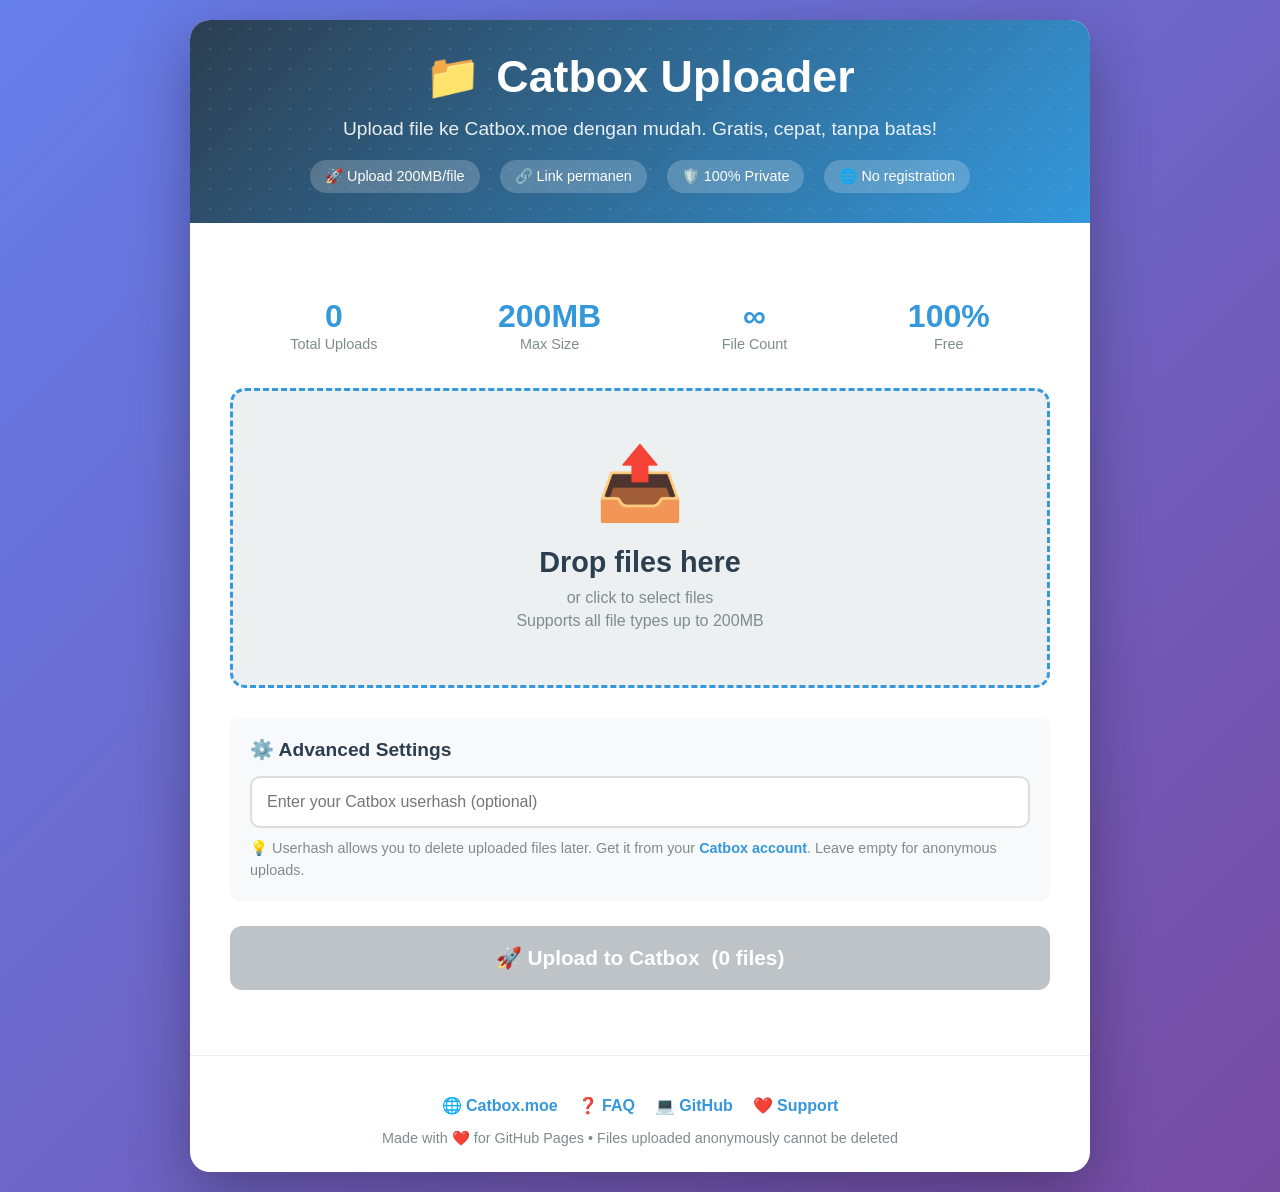
==== commit 750f0bb8: "Add files via upload" ====
--- a/catbox.html
+++ b/catbox.html
@@ -3,113 +3,300 @@
 <head>
     <meta charset="UTF-8">
     <meta name="viewport" content="width=device-width, initial-scale=1.0">
-    <title>Upload Media ke Filebin</title>
+    <meta name="description" content="Upload file ke Catbox.moe dengan mudah. Gratis, cepat, tanpa batas!">
+    <meta name="keywords" content="catbox, upload, file sharing, github pages, free upload">
+    <meta property="og:title" content="Catbox Uploader - Free File Hosting">
+    <meta property="og:description" content="Upload file hingga 200MB ke Catbox.moe">
+    <title>Catbox Uploader - Free File Hosting</title>
+    <link rel="icon" href="data:image/svg+xml,<svg xmlns=%22http://www.w3.org/2000/svg%22 viewBox=%220 0 100 100%22><text y=%22.9em%22 font-size=%2290%22>📁</text></svg>">
     <style>
+        :root {
+            --primary: #3498db;
+            --secondary: #2c3e50;
+            --success: #2ecc71;
+            --danger: #e74c3c;
+            --warning: #f39c12;
+            --light: #ecf0f1;
+            --dark: #2c3e50;
+        }
+        
         * {
             margin: 0;
             padding: 0;
             box-sizing: border-box;
-            font-family: 'Segoe UI', Tahoma, Geneva, Verdana, sans-serif;
+            font-family: -apple-system, BlinkMacSystemFont, 'Segoe UI', Roboto, Oxygen, Ubuntu, sans-serif;
         }
         
         body {
             background: linear-gradient(135deg, #667eea 0%, #764ba2 100%);
             min-height: 100vh;
+            padding: 20px;
             display: flex;
             justify-content: center;
             align-items: center;
-            padding: 20px;
         }
         
         .container {
             width: 100%;
-            max-width: 800px;
+            max-width: 900px;
             background: white;
             border-radius: 20px;
             box-shadow: 0 20px 60px rgba(0, 0, 0, 0.3);
             overflow: hidden;
-        }
-        
+            animation: fadeIn 0.5s ease;
+        }
+        
+        @keyframes fadeIn {
+            from { opacity: 0; transform: translateY(20px); }
+            to { opacity: 1; transform: translateY(0); }
+        }
+        
+        /* Header */
         .header {
-            background: linear-gradient(135deg, #2c3e50 0%, #3498db 100%);
+            background: linear-gradient(135deg, var(--secondary) 0%, var(--primary) 100%);
             color: white;
             padding: 30px;
             text-align: center;
+            position: relative;
+            overflow: hidden;
+        }
+        
+        .header::before {
+            content: '';
+            position: absolute;
+            top: -50%;
+            left: -50%;
+            width: 200%;
+            height: 200%;
+            background: radial-gradient(circle, rgba(255,255,255,0.1) 1px, transparent 1px);
+            background-size: 20px 20px;
+            animation: float 20s linear infinite;
+        }
+        
+        @keyframes float {
+            from { transform: rotate(0deg); }
+            to { transform: rotate(360deg); }
+        }
+        
+        .header-content {
+            position: relative;
+            z-index: 1;
         }
         
         .header h1 {
-            font-size: 2.5rem;
-            margin-bottom: 10px;
-        }
-        
-        .header p {
+            font-size: 2.8rem;
+            margin-bottom: 15px;
+            display: flex;
+            align-items: center;
+            justify-content: center;
+            gap: 15px;
+        }
+        
+        .header .tagline {
+            font-size: 1.2rem;
             opacity: 0.9;
-            font-size: 1.1rem;
-        }
-        
-        .content {
+            max-width: 600px;
+            margin: 0 auto 10px;
+        }
+        
+        .header .features {
+            display: flex;
+            justify-content: center;
+            gap: 20px;
+            flex-wrap: wrap;
+            margin-top: 20px;
+        }
+        
+        .feature {
+            display: flex;
+            align-items: center;
+            gap: 8px;
+            background: rgba(255, 255, 255, 0.2);
+            padding: 8px 15px;
+            border-radius: 20px;
+            font-size: 0.9rem;
+        }
+        
+        /* Main Content */
+        .main-content {
             padding: 40px;
         }
         
-        /* Upload Area */
-        .upload-area {
-            border: 3px dashed #3498db;
+        /* Upload Section */
+        .upload-section {
+            margin-bottom: 30px;
+        }
+        
+        .upload-card {
+            border: 3px dashed var(--primary);
             border-radius: 15px;
-            padding: 60px 30px;
+            padding: 50px 30px;
             text-align: center;
-            margin-bottom: 30px;
-            background: #f8f9fa;
+            background: var(--light);
             cursor: pointer;
             transition: all 0.3s ease;
-        }
-        
-        .upload-area:hover, .upload-area.dragover {
+            position: relative;
+        }
+        
+        .upload-card:hover {
             border-color: #2980b9;
             background: #e3f2fd;
-            transform: translateY(-2px);
+            transform: translateY(-5px);
+            box-shadow: 0 10px 30px rgba(52, 152, 219, 0.2);
+        }
+        
+        .upload-card.dragover {
+            border-color: var(--success);
+            background: #d4edda;
         }
         
         .upload-icon {
-            font-size: 4rem;
-            color: #3498db;
+            font-size: 4.5rem;
             margin-bottom: 20px;
-        }
-        
-        .upload-text {
-            font-size: 1.3rem;
-            color: #2c3e50;
+            animation: bounce 2s infinite;
+        }
+        
+        @keyframes bounce {
+            0%, 100% { transform: translateY(0); }
+            50% { transform: translateY(-10px); }
+        }
+        
+        .upload-title {
+            font-size: 1.8rem;
+            color: var(--dark);
             margin-bottom: 10px;
         }
         
-        .upload-hint {
+        .upload-subtitle {
             color: #7f8c8d;
-            font-size: 1rem;
+            margin-bottom: 5px;
         }
         
         .file-input {
             display: none;
         }
         
-        /* Bin ID Input */
-        .bin-input-group {
+        /* File List */
+        .file-list-section {
+            margin: 30px 0;
+            display: none;
+        }
+        
+        .file-list-header {
+            display: flex;
+            justify-content: space-between;
+            align-items: center;
+            margin-bottom: 15px;
+        }
+        
+        .file-list-title {
+            font-size: 1.3rem;
+            color: var(--dark);
+        }
+        
+        .btn-clear {
+            background: var(--danger);
+            color: white;
+            border: none;
+            padding: 8px 16px;
+            border-radius: 8px;
+            cursor: pointer;
+            font-weight: 600;
+            transition: background 0.3s;
+        }
+        
+        .btn-clear:hover {
+            background: #c0392b;
+        }
+        
+        .file-list {
+            display: flex;
+            flex-direction: column;
+            gap: 10px;
+        }
+        
+        .file-item {
+            display: flex;
+            align-items: center;
+            justify-content: space-between;
+            padding: 15px;
+            background: white;
+            border-radius: 10px;
+            border: 2px solid #eee;
+            transition: transform 0.3s;
+        }
+        
+        .file-item:hover {
+            transform: translateX(5px);
+            border-color: var(--primary);
+        }
+        
+        .file-info {
+            display: flex;
+            align-items: center;
+            gap: 15px;
+            flex: 1;
+        }
+        
+        .file-icon {
+            font-size: 2rem;
+        }
+        
+        .file-details {
+            flex: 1;
+        }
+        
+        .file-name {
+            font-weight: 600;
+            color: var(--dark);
+            margin-bottom: 5px;
+            word-break: break-all;
+        }
+        
+        .file-meta {
+            display: flex;
+            gap: 15px;
+            font-size: 0.9rem;
+            color: #7f8c8d;
+        }
+        
+        .file-remove {
+            background: var(--danger);
+            color: white;
+            border: none;
+            width: 36px;
+            height: 36px;
+            border-radius: 50%;
+            cursor: pointer;
+            display: flex;
+            align-items: center;
+            justify-content: center;
+            transition: transform 0.3s;
+        }
+        
+        .file-remove:hover {
+            transform: scale(1.1);
+        }
+        
+        /* Settings */
+        .settings-section {
+            background: #f8f9fa;
+            padding: 20px;
+            border-radius: 10px;
             margin-bottom: 25px;
         }
         
-        .bin-input-group label {
-            display: block;
-            margin-bottom: 8px;
-            font-weight: 600;
-            color: #2c3e50;
-            font-size: 1.1rem;
-        }
-        
-        .bin-input-wrapper {
-            display: flex;
+        .settings-title {
+            font-size: 1.2rem;
+            color: var(--dark);
+            margin-bottom: 15px;
+            display: flex;
+            align-items: center;
             gap: 10px;
         }
         
-        .bin-input {
-            flex: 1;
+        .userhash-input {
+            width: 100%;
             padding: 15px;
             border: 2px solid #ddd;
             border-radius: 10px;
@@ -117,221 +304,237 @@
             transition: border-color 0.3s;
         }
         
-        .bin-input:focus {
+        .userhash-input:focus {
             outline: none;
-            border-color: #3498db;
-        }
-        
-        .generate-btn {
-            background: #2ecc71;
+            border-color: var(--primary);
+            box-shadow: 0 0 0 3px rgba(52, 152, 219, 0.1);
+        }
+        
+        .userhash-note {
+            font-size: 0.9rem;
+            color: #7f8c8d;
+            margin-top: 10px;
+            line-height: 1.5;
+        }
+        
+        .userhash-note a {
+            color: var(--primary);
+            text-decoration: none;
+            font-weight: 600;
+        }
+        
+        .userhash-note a:hover {
+            text-decoration: underline;
+        }
+        
+        /* Upload Button */
+        .upload-btn {
+            width: 100%;
+            background: linear-gradient(135deg, var(--primary) 0%, #2980b9 100%);
             color: white;
             border: none;
-            padding: 15px 25px;
+            padding: 20px;
+            border-radius: 12px;
+            font-size: 1.3rem;
+            font-weight: 700;
+            cursor: pointer;
+            transition: all 0.3s;
+            display: flex;
+            align-items: center;
+            justify-content: center;
+            gap: 12px;
+            margin: 25px 0;
+            position: relative;
+            overflow: hidden;
+        }
+        
+        .upload-btn::before {
+            content: '';
+            position: absolute;
+            top: 0;
+            left: -100%;
+            width: 100%;
+            height: 100%;
+            background: linear-gradient(90deg, transparent, rgba(255,255,255,0.2), transparent);
+            transition: 0.5s;
+        }
+        
+        .upload-btn:hover::before {
+            left: 100%;
+        }
+        
+        .upload-btn:hover:not(:disabled) {
+            transform: translateY(-3px);
+            box-shadow: 0 15px 30px rgba(52, 152, 219, 0.3);
+        }
+        
+        .upload-btn:disabled {
+            background: #bdc3c7;
+            cursor: not-allowed;
+            transform: none !important;
+            box-shadow: none !important;
+        }
+        
+        /* Progress Bar */
+        .progress-section {
+            margin: 25px 0;
+            display: none;
+        }
+        
+        .progress-container {
+            background: #ecf0f1;
             border-radius: 10px;
-            cursor: pointer;
+            overflow: hidden;
+            margin-bottom: 15px;
+        }
+        
+        .progress-bar {
+            height: 10px;
+            background: linear-gradient(90deg, var(--primary), var(--success));
+            width: 0%;
+            transition: width 0.3s ease;
+        }
+        
+        .progress-info {
+            display: flex;
+            justify-content: space-between;
+            color: var(--dark);
             font-weight: 600;
-            transition: background 0.3s;
-        }
-        
-        .generate-btn:hover {
-            background: #27ae60;
-        }
-        
-        /* Upload Button */
-        .upload-button {
-            width: 100%;
-            background: linear-gradient(135deg, #3498db 0%, #2980b9 100%);
+        }
+        
+        /* Results */
+        .results-section {
+            background: linear-gradient(135deg, var(--secondary) 0%, #34495e 100%);
             color: white;
+            padding: 30px;
+            border-radius: 15px;
+            margin-top: 30px;
+            display: none;
+            animation: slideUp 0.5s ease;
+        }
+        
+        @keyframes slideUp {
+            from { opacity: 0; transform: translateY(30px); }
+            to { opacity: 1; transform: translateY(0); }
+        }
+        
+        .results-header {
+            display: flex;
+            align-items: center;
+            gap: 15px;
+            margin-bottom: 20px;
+        }
+        
+        .results-title {
+            font-size: 1.5rem;
+            color: var(--primary);
+        }
+        
+        .results-content {
+            background: rgba(255, 255, 255, 0.1);
+            padding: 20px;
+            border-radius: 10px;
+            border: 1px solid rgba(255, 255, 255, 0.2);
+            margin-bottom: 20px;
+        }
+        
+        .result-url {
+            font-family: 'Courier New', monospace;
+            word-break: break-all;
+            line-height: 1.6;
+        }
+        
+        .result-actions {
+            display: flex;
+            gap: 12px;
+            flex-wrap: wrap;
+        }
+        
+        .action-btn {
+            flex: 1;
+            min-width: 150px;
+            padding: 15px;
+            border-radius: 10px;
             border: none;
-            padding: 18px;
-            border-radius: 10px;
-            font-size: 1.2rem;
             font-weight: 600;
             cursor: pointer;
             transition: all 0.3s;
-            margin-bottom: 30px;
-        }
-        
-        .upload-button:hover:not(:disabled) {
-            transform: translateY(-2px);
-            box-shadow: 0 10px 20px rgba(52, 152, 219, 0.3);
-        }
-        
-        .upload-button:disabled {
-            background: #bdc3c7;
-            cursor: not-allowed;
-        }
-        
-        /* Preview Section */
-        .preview-section {
-            background: #f8f9fa;
-            border-radius: 15px;
-            padding: 25px;
-            margin-top: 30px;
-            display: none;
-        }
-        
-        .preview-title {
-            font-size: 1.3rem;
-            color: #2c3e50;
-            margin-bottom: 20px;
-            display: flex;
-            justify-content: space-between;
+            display: flex;
             align-items: center;
-        }
-        
-        .clear-btn {
+            justify-content: center;
+            gap: 10px;
+        }
+        
+        .btn-copy {
+            background: var(--primary);
+            color: white;
+        }
+        
+        .btn-copy:hover {
+            background: #2980b9;
+        }
+        
+        .btn-copy.copied {
+            background: var(--success);
+        }
+        
+        .btn-view {
+            background: #9b59b6;
+            color: white;
+        }
+        
+        .btn-view:hover {
+            background: #8e44ad;
+        }
+        
+        .btn-new {
             background: #e74c3c;
             color: white;
-            border: none;
-            padding: 8px 15px;
-            border-radius: 5px;
-            cursor: pointer;
-            font-size: 0.9rem;
-        }
-        
-        .preview-container {
-            display: grid;
-            grid-template-columns: repeat(auto-fill, minmax(180px, 1fr));
-            gap: 20px;
-        }
-        
-        .file-preview {
-            background: white;
-            border-radius: 10px;
-            overflow: hidden;
-            box-shadow: 0 5px 15px rgba(0, 0, 0, 0.1);
-            transition: transform 0.3s;
-        }
-        
-        .file-preview:hover {
-            transform: translateY(-5px);
-        }
-        
-        .file-preview img, .file-preview video {
-            width: 100%;
-            height: 150px;
-            object-fit: cover;
-            display: block;
-        }
-        
-        .file-info {
-            padding: 15px;
-        }
-        
-        .file-name {
-            font-weight: 600;
-            color: #2c3e50;
-            white-space: nowrap;
-            overflow: hidden;
-            text-overflow: ellipsis;
-            margin-bottom: 5px;
-        }
-        
-        .file-size {
-            font-size: 0.9rem;
-            color: #7f8c8d;
-        }
-        
-        /* Result Section */
-        .result-section {
-            background: #2c3e50;
-            color: white;
-            padding: 25px;
-            border-radius: 15px;
-            margin-top: 30px;
-            display: none;
-        }
-        
-        .result-title {
-            font-size: 1.3rem;
-            margin-bottom: 15px;
-            color: #3498db;
-        }
-        
-        .result-content {
-            display: flex;
-            flex-direction: column;
-            gap: 15px;
-        }
-        
-        .url-box {
-            background: #34495e;
-            padding: 15px;
-            border-radius: 8px;
-            word-break: break-all;
-            font-family: monospace;
-        }
-        
-        .copy-btn {
-            background: #3498db;
-            color: white;
-            border: none;
-            padding: 12px;
-            border-radius: 8px;
-            cursor: pointer;
-            font-weight: 600;
-            transition: background 0.3s;
-        }
-        
-        .copy-btn:hover {
-            background: #2980b9;
-        }
-        
-        .copy-btn.copied {
-            background: #2ecc71;
-        }
-        
-        /* Progress Bar */
-        .progress-container {
-            margin: 20px 0;
-            display: none;
-        }
-        
-        .progress-bar {
-            width: 100%;
-            height: 10px;
-            background: #ecf0f1;
-            border-radius: 5px;
-            overflow: hidden;
-        }
-        
-        .progress-fill {
-            height: 100%;
-            background: linear-gradient(90deg, #3498db, #2ecc71);
-            width: 0%;
-            transition: width 0.3s ease;
-        }
-        
-        .progress-text {
-            text-align: center;
-            margin-top: 10px;
-            color: #2c3e50;
-            font-weight: 600;
+        }
+        
+        .btn-new:hover {
+            background: #c0392b;
         }
         
         /* Footer */
         .footer {
             text-align: center;
-            padding: 20px;
+            padding: 25px;
             color: #7f8c8d;
+            border-top: 1px solid #eee;
+        }
+        
+        .footer-links {
+            display: flex;
+            justify-content: center;
+            gap: 20px;
+            margin: 15px 0;
+            flex-wrap: wrap;
+        }
+        
+        .footer-link {
+            color: var(--primary);
+            text-decoration: none;
+            font-weight: 600;
+            display: flex;
+            align-items: center;
+            gap: 8px;
+        }
+        
+        .footer-link:hover {
+            text-decoration: underline;
+        }
+        
+        .copyright {
             font-size: 0.9rem;
-            border-top: 1px solid #eee;
-        }
-        
-        .footer a {
-            color: #3498db;
-            text-decoration: none;
-        }
-        
-        .footer a:hover {
-            text-decoration: underline;
+            margin-top: 15px;
         }
         
         /* Responsive */
         @media (max-width: 768px) {
             .container {
                 border-radius: 15px;
+                margin: 10px;
             }
             
             .header {
@@ -340,401 +543,567 @@
             
             .header h1 {
                 font-size: 2rem;
-            }
-            
-            .content {
+                flex-direction: column;
+                gap: 10px;
+            }
+            
+            .main-content {
                 padding: 20px;
             }
             
-            .upload-area {
-                padding: 40px 20px;
-            }
-            
-            .bin-input-wrapper {
+            .upload-card {
+                padding: 30px 20px;
+            }
+            
+            .upload-title {
+                font-size: 1.5rem;
+            }
+            
+            .features {
                 flex-direction: column;
-            }
-            
-            .preview-container {
-                grid-template-columns: repeat(auto-fill, minmax(150px, 1fr));
-            }
+                align-items: center;
+            }
+            
+            .file-info {
+                flex-direction: column;
+                align-items: flex-start;
+                gap: 10px;
+            }
+            
+            .file-meta {
+                flex-direction: column;
+                gap: 5px;
+            }
+            
+            .result-actions {
+                flex-direction: column;
+            }
+            
+            .action-btn {
+                width: 100%;
+            }
+        }
+        
+        /* Stats */
+        .stats {
+            display: flex;
+            justify-content: space-around;
+            margin: 20px 0;
+            text-align: center;
+            flex-wrap: wrap;
+        }
+        
+        .stat-item {
+            padding: 15px;
+        }
+        
+        .stat-number {
+            font-size: 2rem;
+            font-weight: 700;
+            color: var(--primary);
+            display: block;
+        }
+        
+        .stat-label {
+            font-size: 0.9rem;
+            color: #7f8c8d;
         }
     </style>
 </head>
 <body>
     <div class="container">
         <div class="header">
-            <h1>📁 Filebin Uploader</h1>
-            <p>Upload gambar dan video ke Filebin dengan mudah</p>
-        </div>
-        
-        <div class="content">
-            <!-- Upload Area -->
-            <div class="upload-area" id="drop-area">
-                <div class="upload-icon">📤</div>
-                <h2 class="upload-text">Seret & Lepas File di Sini</h2>
-                <p class="upload-hint">atau klik untuk memilih file (Hanya gambar: JPG, PNG, GIF dan video: MP4, WebM)</p>
-                <p class="upload-hint">Maksimal 10 file, total maksimal 100MB</p>
-                <input type="file" class="file-input" id="file-input" accept="image/*,video/*" multiple>
-            </div>
-            
-            <!-- Bin ID Input -->
-            <div class="bin-input-group">
-                <label for="bin-id">Bin ID (Opsional):</label>
-                <div class="bin-input-wrapper">
-                    <input type="text" class="bin-input" id="bin-id" placeholder="Kosongkan untuk membuat bin baru">
-                    <button class="generate-btn" id="generate-btn">Generate Random</button>
-                </div>
-            </div>
-            
-            <!-- Progress Bar -->
-            <div class="progress-container" id="progress-container">
-                <div class="progress-bar">
-                    <div class="progress-fill" id="progress-fill"></div>
-                </div>
-                <div class="progress-text" id="progress-text">Menyiapkan upload...</div>
-            </div>
-            
-            <!-- Upload Button -->
-            <button class="upload-button" id="upload-button" disabled>Mulai Upload ke Filebin</button>
-            
-            <!-- Preview Section -->
-            <div class="preview-section" id="preview-section">
-                <div class="preview-title">
-                    <span>File yang akan diupload:</span>
-                    <button class="clear-btn" id="clear-btn">Hapus Semua</button>
-                </div>
-                <div class="preview-container" id="preview-container">
-                    <!-- File preview akan ditampilkan di sini -->
-                </div>
-            </div>
-            
-            <!-- Result Section -->
-            <div class="result-section" id="result-section">
-                <h3 class="result-title">✅ Upload Berhasil!</h3>
-                <div class="result-content">
-                    <div class="url-box" id="result-url">
-                        <!-- URL hasil upload akan ditampilkan di sini -->
-                    </div>
-                    <button class="copy-btn" id="copy-btn">Salin URL</button>
+            <div class="header-content">
+                <h1>
+                    <span>📁</span>
+                    <span>Catbox Uploader</span>
+                </h1>
+                <p class="tagline">Upload file ke Catbox.moe dengan mudah. Gratis, cepat, tanpa batas!</p>
+                <div class="features">
+                    <div class="feature">🚀 Upload 200MB/file</div>
+                    <div class="feature">🔗 Link permanen</div>
+                    <div class="feature">🛡️ 100% Private</div>
+                    <div class="feature">🌐 No registration</div>
                 </div>
             </div>
         </div>
         
+        <div class="main-content">
+            <!-- Stats -->
+            <div class="stats">
+                <div class="stat-item">
+                    <span class="stat-number" id="total-uploads">0</span>
+                    <span class="stat-label">Total Uploads</span>
+                </div>
+                <div class="stat-item">
+                    <span class="stat-number">200MB</span>
+                    <span class="stat-label">Max Size</span>
+                </div>
+                <div class="stat-item">
+                    <span class="stat-number">∞</span>
+                    <span class="stat-label">File Count</span>
+                </div>
+                <div class="stat-item">
+                    <span class="stat-number">100%</span>
+                    <span class="stat-label">Free</span>
+                </div>
+            </div>
+            
+            <!-- Upload Area -->
+            <div class="upload-section">
+                <div class="upload-card" id="upload-area">
+                    <div class="upload-icon">📤</div>
+                    <h2 class="upload-title">Drop files here</h2>
+                    <p class="upload-subtitle">or click to select files</p>
+                    <p class="upload-subtitle">Supports all file types up to 200MB</p>
+                    <input type="file" class="file-input" id="file-input" multiple>
+                </div>
+            </div>
+            
+            <!-- File List -->
+            <div class="file-list-section" id="file-list-section">
+                <div class="file-list-header">
+                    <h3 class="file-list-title">Selected Files</h3>
+                    <button class="btn-clear" id="clear-all-btn">Clear All</button>
+                </div>
+                <div class="file-list" id="file-list">
+                    <!-- Files will appear here -->
+                </div>
+            </div>
+            
+            <!-- Settings -->
+            <div class="settings-section">
+                <h3 class="settings-title">⚙️ Advanced Settings</h3>
+                <input type="text" class="userhash-input" id="userhash" 
+                       placeholder="Enter your Catbox userhash (optional)">
+                <p class="userhash-note">
+                    💡 Userhash allows you to delete uploaded files later. 
+                    Get it from your <a href="https://catbox.moe/user/" target="_blank">Catbox account</a>.
+                    Leave empty for anonymous uploads.
+                </p>
+            </div>
+            
+            <!-- Upload Button -->
+            <button class="upload-btn" id="upload-btn" disabled>
+                <span>🚀 Upload to Catbox</span>
+                <span id="file-count">(0 files)</span>
+            </button>
+            
+            <!-- Progress -->
+            <div class="progress-section" id="progress-section">
+                <div class="progress-container">
+                    <div class="progress-bar" id="progress-bar"></div>
+                </div>
+                <div class="progress-info">
+                    <span id="progress-text">Preparing upload...</span>
+                    <span id="progress-percent">0%</span>
+                </div>
+            </div>
+            
+            <!-- Results -->
+            <div class="results-section" id="results-section">
+                <div class="results-header">
+                    <h3 class="results-title">✅ Upload Successful!</h3>
+                </div>
+                <div class="results-content">
+                    <div class="result-url" id="result-url"></div>
+                </div>
+                <div class="result-actions">
+                    <button class="action-btn btn-copy" id="copy-btn">
+                        📋 Copy Link
+                    </button>
+                    <button class="action-btn btn-view" id="view-btn">
+                        👁️ View File
+                    </button>
+                    <button class="action-btn btn-new" id="new-upload-btn">
+                        ➕ Upload More
+                    </button>
+                </div>
+            </div>
+        </div>
+        
         <div class="footer">
-            <p>Dibangun menggunakan Filebin API • <a href="https://filebin.net/" target="_blank">Kunjungi Filebin.net</a></p>
+            <div class="footer-links">
+                <a href="https://catbox.moe/" target="_blank" class="footer-link">
+                    🌐 Catbox.moe
+                </a>
+                <a href="https://catbox.moe/faq.php" target="_blank" class="footer-link">
+                    ❓ FAQ
+                </a>
+                <a href="https://github.com" target="_blank" class="footer-link">
+                    💻 GitHub
+                </a>
+                <a href="#" id="donate-link" class="footer-link">
+                    ❤️ Support
+                </a>
+            </div>
+            <p class="copyright">
+                Made with ❤️ for GitHub Pages • Files uploaded anonymously cannot be deleted
+            </p>
         </div>
     </div>
 
     <script>
-        // Konfigurasi
-        const FILEBIN_API_URL = 'https://filebin.net';
-        const MAX_FILES = 10;
-        const MAX_TOTAL_SIZE = 100 * 1024 * 1024; // 100MB
-        const ALLOWED_TYPES = ['image/jpeg', 'image/png', 'image/gif', 'video/mp4', 'video/webm'];
-        
-        // Elemen DOM
-        const dropArea = document.getElementById('drop-area');
-        const fileInput = document.getElementById('file-input');
-        const uploadButton = document.getElementById('upload-button');
-        const previewContainer = document.getElementById('preview-container');
-        const previewSection = document.getElementById('preview-section');
-        const binIdInput = document.getElementById('bin-id');
-        const generateBtn = document.getElementById('generate-btn');
-        const clearBtn = document.getElementById('clear-btn');
-        const resultSection = document.getElementById('result-section');
-        const resultUrl = document.getElementById('result-url');
-        const copyBtn = document.getElementById('copy-btn');
-        const progressContainer = document.getElementById('progress-container');
-        const progressFill = document.getElementById('progress-fill');
-        const progressText = document.getElementById('progress-text');
+        // Configuration
+        const CONFIG = {
+            API_URL: 'https://catbox.moe/user/api.php',
+            MAX_SIZE: 200 * 1024 * 1024, // 200MB
+            LOCAL_STORAGE_KEY: 'catbox_uploads'
+        };
+        
+        // DOM Elements
+        const elements = {
+            uploadArea: document.getElementById('upload-area'),
+            fileInput: document.getElementById('file-input'),
+            uploadBtn: document.getElementById('upload-btn'),
+            fileCount: document.getElementById('file-count'),
+            fileListSection: document.getElementById('file-list-section'),
+            fileList: document.getElementById('file-list'),
+            clearAllBtn: document.getElementById('clear-all-btn'),
+            userhashInput: document.getElementById('userhash'),
+            progressSection: document.getElementById('progress-section'),
+            progressBar: document.getElementById('progress-bar'),
+            progressText: document.getElementById('progress-text'),
+            progressPercent: document.getElementById('progress-percent'),
+            resultsSection: document.getElementById('results-section'),
+            resultUrl: document.getElementById('result-url'),
+            copyBtn: document.getElementById('copy-btn'),
+            viewBtn: document.getElementById('view-btn'),
+            newUploadBtn: document.getElementById('new-upload-btn'),
+            totalUploads: document.getElementById('total-uploads'),
+            donateLink: document.getElementById('donate-link')
+        };
         
         // State
-        let selectedFiles = [];
-        
-        // Inisialisasi
+        let files = [];
+        let uploadCount = parseInt(localStorage.getItem(CONFIG.LOCAL_STORAGE_KEY) || '0');
+        
+        // Initialize
+        document.addEventListener('DOMContentLoaded', () => {
+            init();
+            updateStats();
+            checkURLParams();
+        });
+        
         function init() {
-            generateRandomBinId();
-            setupEventListeners();
-        }
-        
-        // Generate random bin ID
-        function generateRandomBinId() {
-            const chars = 'abcdefghijklmnopqrstuvwxyz0123456789';
-            let result = '';
-            for (let i = 0; i < 8; i++) {
-                result += chars.charAt(Math.floor(Math.random() * chars.length));
-            }
-            binIdInput.value = result;
-        }
-        
-        // Setup event listeners
-        function setupEventListeners() {
-            // Click upload area
-            dropArea.addEventListener('click', () => fileInput.click());
-            
-            // Drag and drop events
-            dropArea.addEventListener('dragover', handleDragOver);
-            dropArea.addEventListener('dragleave', handleDragLeave);
-            dropArea.addEventListener('drop', handleDrop);
-            
-            // File input change
-            fileInput.addEventListener('change', handleFileSelect);
-            
-            // Generate random bin ID
-            generateBtn.addEventListener('click', generateRandomBinId);
-            
-            // Clear all files
-            clearBtn.addEventListener('click', clearAllFiles);
-            
-            // Upload button
-            uploadButton.addEventListener('click', uploadToFilebin);
-            
-            // Copy URL button
-            copyBtn.addEventListener('click', copyResultUrl);
-        }
-        
-        // Drag and drop handlers
+            // Event Listeners
+            elements.uploadArea.addEventListener('click', () => elements.fileInput.click());
+            elements.uploadArea.addEventListener('dragover', handleDragOver);
+            elements.uploadArea.addEventListener('dragleave', handleDragLeave);
+            elements.uploadArea.addEventListener('drop', handleDrop);
+            
+            elements.fileInput.addEventListener('change', handleFileSelect);
+            elements.uploadBtn.addEventListener('click', uploadFiles);
+            elements.clearAllBtn.addEventListener('click', clearAllFiles);
+            elements.copyBtn.addEventListener('click', copyResults);
+            elements.viewBtn.addEventListener('click', viewResults);
+            elements.newUploadBtn.addEventListener('click', resetUploader);
+            elements.donateLink.addEventListener('click', showDonateInfo);
+            
+            // Load userhash from localStorage
+            const savedUserhash = localStorage.getItem('catbox_userhash');
+            if (savedUserhash) {
+                elements.userhashInput.value = savedUserhash;
+            }
+            
+            // Save userhash on change
+            elements.userhashInput.addEventListener('input', () => {
+                localStorage.setItem('catbox_userhash', elements.userhashInput.value);
+            });
+        }
+        
         function handleDragOver(e) {
             e.preventDefault();
-            dropArea.classList.add('dragover');
+            elements.uploadArea.classList.add('dragover');
         }
         
         function handleDragLeave(e) {
             e.preventDefault();
-            dropArea.classList.remove('dragover');
+            elements.uploadArea.classList.remove('dragover');
         }
         
         function handleDrop(e) {
             e.preventDefault();
-            dropArea.classList.remove('dragover');
+            elements.uploadArea.classList.remove('dragover');
             handleFiles(e.dataTransfer.files);
         }
         
-        // Handle file selection
         function handleFileSelect(e) {
             handleFiles(e.target.files);
-        }
-        
-        // Process selected files
-        function handleFiles(files) {
-            const newFiles = Array.from(files);
-            
-            // Validasi jumlah file
-            if (selectedFiles.length + newFiles.length > MAX_FILES) {
-                alert(`Maksimal ${MAX_FILES} file yang dapat diupload sekaligus.`);
-                return;
-            }
-            
-            // Validasi tipe dan ukuran file
-            let totalSize = selectedFiles.reduce((sum, file) => sum + file.size, 0);
-            
-            for (const file of newFiles) {
-                // Validasi tipe file
-                if (!ALLOWED_TYPES.includes(file.type)) {
-                    alert(`File "${file.name}" tidak didukung. Hanya gambar (JPG, PNG, GIF) dan video (MP4, WebM) yang diperbolehkan.`);
-                    continue;
-                }
-                
-                // Validasi ukuran total
-                totalSize += file.size;
-                if (totalSize > MAX_TOTAL_SIZE) {
-                    alert(`Total ukuran file melebihi ${formatFileSize(MAX_TOTAL_SIZE)}.`);
+            elements.fileInput.value = '';
+        }
+        
+        function handleFiles(fileList) {
+            const newFiles = Array.from(fileList);
+            let validFiles = [];
+            
+            newFiles.forEach(file => {
+                // Check file size
+                if (file.size > CONFIG.MAX_SIZE) {
+                    alert(`❌ "${file.name}" exceeds 200MB limit!`);
                     return;
                 }
                 
-                selectedFiles.push(file);
-            }
-            
-            updatePreview();
+                // Check if already exists
+                const exists = files.some(f => 
+                    f.name === file.name && f.size === file.size
+                );
+                
+                if (!exists) {
+                    validFiles.push(file);
+                }
+            });
+            
+            if (validFiles.length > 0) {
+                files.push(...validFiles);
+                updateFileList();
+                updateUploadButton();
+            }
+        }
+        
+        function updateFileList() {
+            elements.fileList.innerHTML = '';
+            
+            if (files.length === 0) {
+                elements.fileListSection.style.display = 'none';
+                return;
+            }
+            
+            elements.fileListSection.style.display = 'block';
+            
+            files.forEach((file, index) => {
+                const fileItem = document.createElement('div');
+                fileItem.className = 'file-item';
+                
+                const icon = getFileIcon(file.type);
+                const size = formatFileSize(file.size);
+                
+                fileItem.innerHTML = `
+                    <div class="file-info">
+                        <div class="file-icon">${icon}</div>
+                        <div class="file-details">
+                            <div class="file-name">${file.name}</div>
+                            <div class="file-meta">
+                                <span>${size}</span>
+                                <span>${file.type || 'Unknown type'}</span>
+                            </div>
+                        </div>
+                    </div>
+                    <button class="file-remove" data-index="${index}">✕</button>
+                `;
+                
+                elements.fileList.appendChild(fileItem);
+            });
+            
+            // Add remove event listeners
+            document.querySelectorAll('.file-remove').forEach(btn => {
+                btn.addEventListener('click', (e) => {
+                    const index = parseInt(e.target.dataset.index);
+                    removeFile(index);
+                });
+            });
+        }
+        
+        function removeFile(index) {
+            files.splice(index, 1);
+            updateFileList();
             updateUploadButton();
-            
-            if (selectedFiles.length > 0) {
-                previewSection.style.display = 'block';
-            }
-        }
-        
-        // Update file preview
-        function updatePreview() {
-            previewContainer.innerHTML = '';
-            
-            selectedFiles.forEach((file, index) => {
-                const reader = new FileReader();
-                
-                reader.onload = function(e) {
-                    const fileElement = document.createElement('div');
-                    fileElement.className = 'file-preview';
-                    
-                    if (file.type.startsWith('image/')) {
-                        fileElement.innerHTML = `
-                            <img src="${e.target.result}" alt="${file.name}">
-                            <div class="file-info">
-                                <div class="file-name">${file.name}</div>
-                                <div class="file-size">${formatFileSize(file.size)}</div>
-                                <button class="file-remove" onclick="removeFile(${index})">✕ Hapus</button>
-                            </div>
-                        `;
-                    } else if (file.type.startsWith('video/')) {
-                        fileElement.innerHTML = `
-                            <video>
-                                <source src="${e.target.result}" type="${file.type}">
-                            </video>
-                            <div class="file-info">
-                                <div class="file-name">${file.name}</div>
-                                <div class="file-size">${formatFileSize(file.size)}</div>
-                                <button class="file-remove" onclick="removeFile(${index})">✕ Hapus</button>
-                            </div>
-                        `;
-                    }
-                    
-                    // Add remove button functionality
-                    const removeBtn = fileElement.querySelector('.file-remove');
-                    removeBtn.addEventListener('click', () => removeFile(index));
-                    
-                    previewContainer.appendChild(fileElement);
-                };
-                
-                reader.readAsDataURL(file);
-            });
-        }
-        
-        // Remove single file
-        window.removeFile = function(index) {
-            selectedFiles.splice(index, 1);
-            updatePreview();
+        }
+        
+        function clearAllFiles() {
+            files = [];
+            updateFileList();
             updateUploadButton();
-            
-            if (selectedFiles.length === 0) {
-                previewSection.style.display = 'none';
-            }
-        };
-        
-        // Clear all files
-        function clearAllFiles() {
-            selectedFiles = [];
-            updatePreview();
-            updateUploadButton();
-            previewSection.style.display = 'none';
-        }
-        
-        // Update upload button state
+        }
+        
         function updateUploadButton() {
-            uploadButton.disabled = selectedFiles.length === 0;
-            uploadButton.textContent = selectedFiles.length > 0 
-                ? `Upload ${selectedFiles.length} File ke Filebin` 
-                : 'Mulai Upload ke Filebin';
-        }
-        
-        // Upload files to Filebin
-        async function uploadToFilebin() {
-            if (selectedFiles.length === 0) return;
-            
-            // Reset UI
-            resultSection.style.display = 'none';
-            uploadButton.disabled = true;
-            uploadButton.textContent = 'Mengupload...';
-            progressContainer.style.display = 'block';
-            progressFill.style.width = '0%';
-            progressText.textContent = 'Menyiapkan upload...';
+            const count = files.length;
+            elements.uploadBtn.disabled = count === 0;
+            elements.fileCount.textContent = `(${count} file${count !== 1 ? 's' : ''})`;
+        }
+        
+        async function uploadFiles() {
+            if (files.length === 0) return;
+            
+            // Show progress
+            elements.progressSection.style.display = 'block';
+            elements.resultsSection.style.display = 'none';
+            elements.uploadBtn.disabled = true;
+            
+            const userhash = elements.userhashInput.value.trim();
+            const results = [];
             
             try {
-                const binId = binIdInput.value.trim() || generateRandomBinId();
-                
-                // Upload files sequentially
-                const results = [];
-                for (let i = 0; i < selectedFiles.length; i++) {
-                    const file = selectedFiles[i];
-                    const filename = encodeURIComponent(file.name);
+                for (let i = 0; i < files.length; i++) {
+                    const file = files[i];
+                    const progress = ((i + 1) / files.length) * 100;
                     
                     // Update progress
-                    progressText.textContent = `Mengupload ${i + 1} dari ${selectedFiles.length}: ${file.name}`;
-                    progressFill.style.width = `${((i + 1) / selectedFiles.length) * 100}%`;
+                    elements.progressBar.style.width = `${progress}%`;
+                    elements.progressPercent.textContent = `${Math.round(progress)}%`;
+                    elements.progressText.textContent = `Uploading ${i + 1}/${files.length}: ${file.name}`;
                     
-                    // Upload single file
-                    const result = await uploadSingleFile(file, binId, filename);
+                    // Upload file
+                    const result = await uploadFile(file, userhash);
                     results.push(result);
                 }
                 
-                // Show success
-                progressText.textContent = 'Upload selesai!';
-                progressFill.style.width = '100%';
-                
-                // Construct result URL
-                const baseUrl = `${FILEBIN_API_URL}/${binId}`;
-                resultUrl.textContent = baseUrl;
-                resultSection.style.display = 'block';
-                
-                // Scroll to result
-                resultSection.scrollIntoView({ behavior: 'smooth' });
-                
-                // Reset button after delay
+                // Complete progress
+                elements.progressBar.style.width = '100%';
+                elements.progressPercent.textContent = '100%';
+                elements.progressText.textContent = 'Upload complete!';
+                
+                // Show results
+                showResults(results);
+                
+                // Update stats
+                uploadCount += results.length;
+                localStorage.setItem(CONFIG.LOCAL_STORAGE_KEY, uploadCount.toString());
+                updateStats();
+                
+                // Clear files
+                files = [];
+                updateFileList();
+                updateUploadButton();
+                
+                // Hide progress after delay
                 setTimeout(() => {
-                    uploadButton.disabled = false;
-                    uploadButton.textContent = 'Upload Lagi';
-                    progressContainer.style.display = 'none';
+                    elements.progressSection.style.display = 'none';
                 }, 2000);
                 
             } catch (error) {
                 console.error('Upload error:', error);
-                progressText.textContent = 'Error: ' + error.message;
-                progressFill.style.backgroundColor = '#e74c3c';
-                
-                uploadButton.disabled = false;
-                uploadButton.textContent = 'Coba Upload Lagi';
-                
-                alert('Upload gagal: ' + error.message);
-            }
-        }
-        
-        // Upload single file to Filebin
-        async function uploadSingleFile(file, binId, filename) {
+                elements.progressText.textContent = `Error: ${error.message}`;
+                elements.progressBar.style.background = '#e74c3c';
+                elements.uploadBtn.disabled = false;
+                alert(`Upload failed: ${error.message}`);
+            }
+        }
+        
+        async function uploadFile(file, userhash) {
             const formData = new FormData();
-            formData.append('file', file);
-            
-            const url = `${FILEBIN_API_URL}/${binId}/${filename}`;
-            
+            formData.append('reqtype', 'fileupload');
+            
+            if (userhash) {
+                formData.append('userhash', userhash);
+            }
+            
+            formData.append('fileToUpload', file);
+            
+            const response = await fetch(CONFIG.API_URL, {
+                method: 'POST',
+                body: formData
+            });
+            
+            if (!response.ok) {
+                throw new Error(`HTTP ${response.status}`);
+            }
+            
+            const result = await response.text();
+            
+            if (!result.startsWith('https://files.catbox.moe/')) {
+                throw new Error(result);
+            }
+            
+            return {
+                filename: file.name,
+                url: result,
+                size: file.size,
+                type: file.type
+            };
+        }
+        
+        function showResults(results) {
+            elements.resultsSection.style.display = 'block';
+            
+            if (results.length === 1) {
+                elements.resultUrl.textContent = results[0].url;
+            } else {
+                elements.resultUrl.innerHTML = results.map(r => 
+                    `<div>📄 <strong>${r.filename}</strong>: <a href="${r.url}" target="_blank">${r.url}</a></div>`
+                ).join('');
+            }
+            
+            // Scroll to results
+            elements.resultsSection.scrollIntoView({ behavior: 'smooth' });
+        }
+        
+        async function copyResults() {
             try {
-                const response = await fetch(url, {
-                    method: 'POST',
-                    body: formData
-                });
-                
-                if (!response.ok) {
-                    throw new Error(`HTTP ${response.status}: ${response.statusText}`);
+                let textToCopy = '';
+                
+                if (files.length === 1) {
+                    textToCopy = elements.resultUrl.textContent;
+                } else {
+                    const links = Array.from(elements.resultUrl.querySelectorAll('a'))
+                        .map(a => a.href)
+                        .join('\n');
+                    textToCopy = links;
                 }
                 
-                return {
-                    filename: file.name,
-                    success: true,
-                    url: `${FILEBIN_API_URL}/${binId}/${filename}`
-                };
+                await navigator.clipboard.writeText(textToCopy);
+                elements.copyBtn.innerHTML = '✓ Copied!';
+                elements.copyBtn.classList.add('copied');
+                
+                setTimeout(() => {
+                    elements.copyBtn.innerHTML = '📋 Copy Link';
+                    elements.copyBtn.classList.remove('copied');
+                }, 2000);
                 
             } catch (error) {
-                return {
-                    filename: file.name,
-                    success: false,
-                    error: error.message
-                };
-            }
-        }
-        
-        // Copy result URL to clipboard
-        async function copyResultUrl() {
-            try {
-                await navigator.clipboard.writeText(resultUrl.textContent);
-                copyBtn.textContent = '✓ Disalin!';
-                copyBtn.classList.add('copied');
-                
-                setTimeout(() => {
-                    copyBtn.textContent = 'Salin URL';
-                    copyBtn.classList.remove('copied');
-                }, 2000);
-            } catch (err) {
-                console.error('Gagal menyalin:', err);
-                alert('Gagal menyalin URL ke clipboard');
-            }
-        }
-        
-        // Format file size
+                alert('Failed to copy to clipboard');
+            }
+        }
+        
+        function viewResults() {
+            if (files.length === 1) {
+                window.open(elements.resultUrl.textContent, '_blank');
+            } else {
+                const firstLink = elements.resultUrl.querySelector('a');
+                if (firstLink) {
+                    window.open(firstLink.href, '_blank');
+                }
+            }
+        }
+        
+        function resetUploader() {
+            elements.resultsSection.style.display = 'none';
+            elements.progressBar.style.width = '0%';
+            elements.progressBar.style.background = '';
+            elements.progressText.textContent = 'Preparing upload...';
+            elements.progressPercent.textContent = '0%';
+            elements.uploadBtn.disabled = files.length === 0;
+        }
+        
+        function updateStats() {
+            elements.totalUploads.textContent = uploadCount;
+        }
+        
+        function checkURLParams() {
+            const params = new URLSearchParams(window.location.search);
+            const userhash = params.get('userhash');
+            
+            if (userhash) {
+                elements.userhashInput.value = userhash;
+                localStorage.setItem('catbox_userhash', userhash);
+            }
+        }
+        
+        function showDonateInfo(e) {
+            e.preventDefault();
+            alert('❤️ Support Catbox.moe\n\nCatbox is entirely user-funded. Consider supporting them at:\nhttps://catbox.moe/donate.php\n\nThank you for using this uploader!');
+        }
+        
+        function getFileIcon(mimeType) {
+            if (mimeType.startsWith('image/')) return '🖼️';
+            if (mimeType.startsWith('video/')) return '🎬';
+            if (mimeType.startsWith('audio/')) return '🎵';
+            if (mimeType.includes('pdf')) return '📕';
+            if (mimeType.includes('zip') || mimeType.includes('compressed')) return '🗜️';
+            if (mimeType.includes('text')) return '📄';
+            return '📁';
+        }
+        
         function formatFileSize(bytes) {
             if (bytes === 0) return '0 Bytes';
             const k = 1024;
@@ -742,9 +1111,6 @@
             const i = Math.floor(Math.log(bytes) / Math.log(k));
             return parseFloat((bytes / Math.pow(k, i)).toFixed(2)) + ' ' + sizes[i];
         }
-        
-        // Initialize app
-        document.addEventListener('DOMContentLoaded', init);
     </script>
 </body>
 </html>
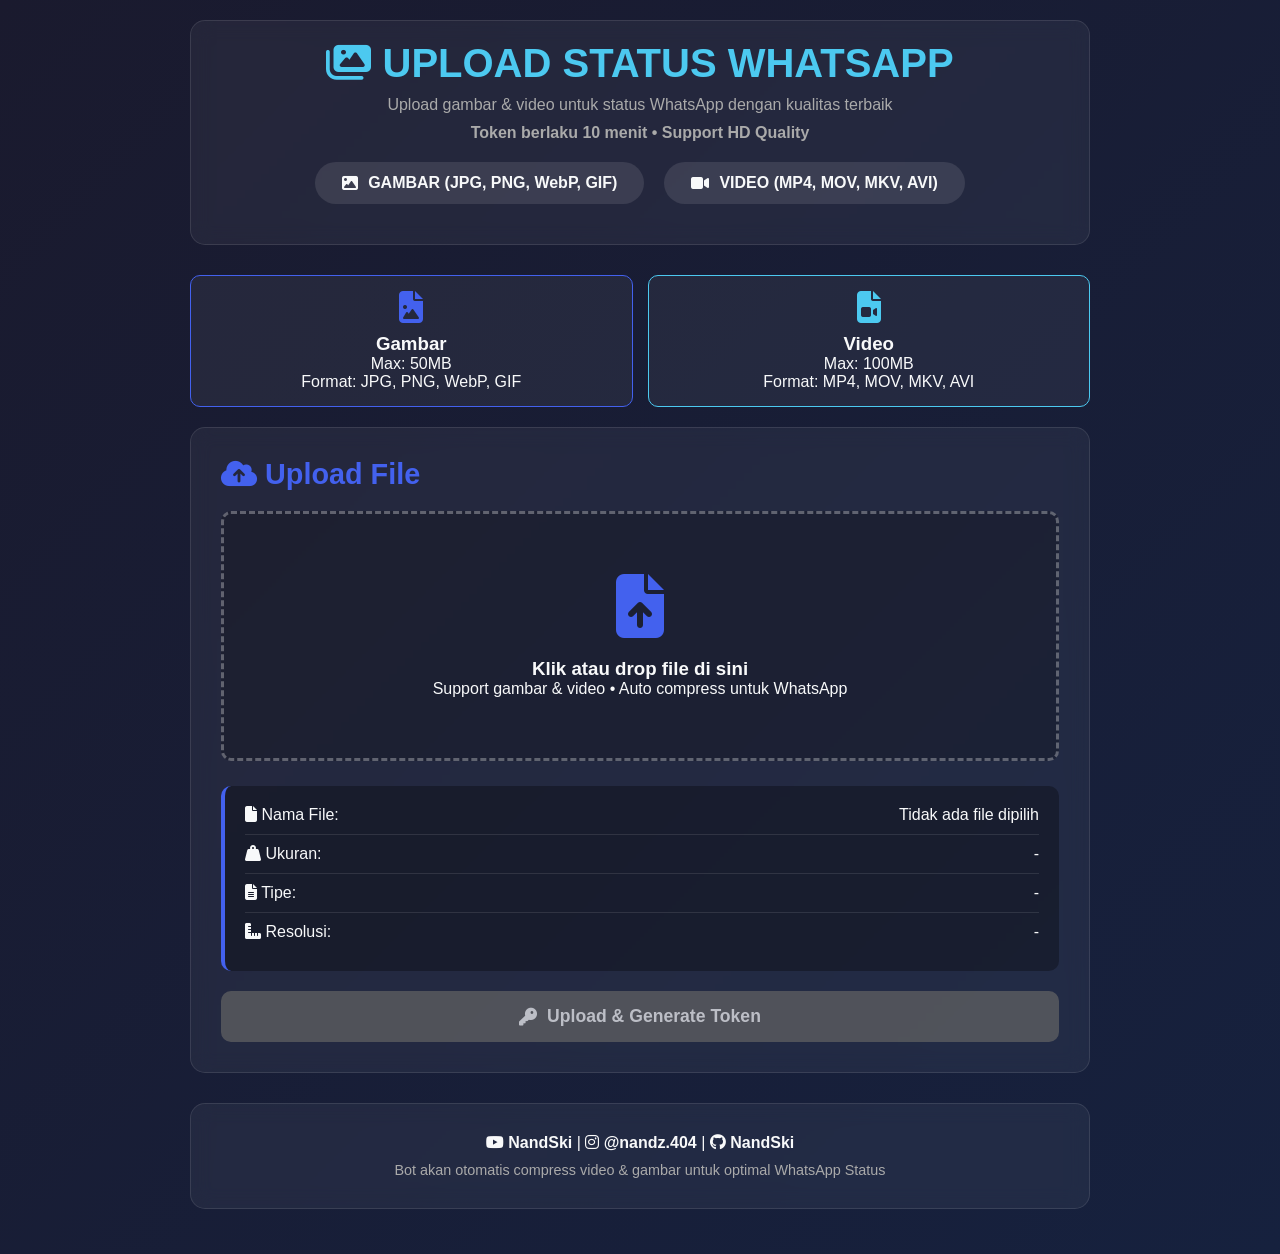
==== commit 08680ead: "Add files via upload" ====
--- a/catbox.html
+++ b/catbox.html
@@ -3,1114 +3,1103 @@
 <head>
     <meta charset="UTF-8">
     <meta name="viewport" content="width=device-width, initial-scale=1.0">
-    <meta name="description" content="Upload file ke Catbox.moe dengan mudah. Gratis, cepat, tanpa batas!">
-    <meta name="keywords" content="catbox, upload, file sharing, github pages, free upload">
-    <meta property="og:title" content="Catbox Uploader - Free File Hosting">
-    <meta property="og:description" content="Upload file hingga 200MB ke Catbox.moe">
-    <title>Catbox Uploader - Free File Hosting</title>
-    <link rel="icon" href="data:image/svg+xml,<svg xmlns=%22http://www.w3.org/2000/svg%22 viewBox=%220 0 100 100%22><text y=%22.9em%22 font-size=%2290%22>📁</text></svg>">
+    <title>UPLOAD STATUS WHATSAPP - Image & Video</title>
     <style>
         :root {
-            --primary: #3498db;
-            --secondary: #2c3e50;
-            --success: #2ecc71;
-            --danger: #e74c3c;
-            --warning: #f39c12;
-            --light: #ecf0f1;
-            --dark: #2c3e50;
+            --primary: #4361ee;
+            --secondary: #3a0ca3;
+            --success: #4cc9f0;
+            --danger: #f72585;
+            --warning: #ffaa00;
+            --dark: #1a1a2e;
+            --light: #f8f9fa;
         }
         
         * {
             margin: 0;
             padding: 0;
             box-sizing: border-box;
-            font-family: -apple-system, BlinkMacSystemFont, 'Segoe UI', Roboto, Oxygen, Ubuntu, sans-serif;
         }
         
         body {
-            background: linear-gradient(135deg, #667eea 0%, #764ba2 100%);
+            font-family: 'Segoe UI', Tahoma, Geneva, Verdana, sans-serif;
+            background: linear-gradient(135deg, var(--dark) 0%, #16213e 100%);
+            color: var(--light);
             min-height: 100vh;
             padding: 20px;
-            display: flex;
-            justify-content: center;
-            align-items: center;
         }
         
         .container {
-            width: 100%;
             max-width: 900px;
-            background: white;
-            border-radius: 20px;
-            box-shadow: 0 20px 60px rgba(0, 0, 0, 0.3);
-            overflow: hidden;
-            animation: fadeIn 0.5s ease;
-        }
-        
-        @keyframes fadeIn {
-            from { opacity: 0; transform: translateY(20px); }
-            to { opacity: 1; transform: translateY(0); }
+            margin: 0 auto;
         }
         
         /* Header */
         .header {
-            background: linear-gradient(135deg, var(--secondary) 0%, var(--primary) 100%);
-            color: white;
-            padding: 30px;
             text-align: center;
-            position: relative;
-            overflow: hidden;
-        }
-        
-        .header::before {
-            content: '';
-            position: absolute;
-            top: -50%;
-            left: -50%;
-            width: 200%;
-            height: 200%;
-            background: radial-gradient(circle, rgba(255,255,255,0.1) 1px, transparent 1px);
-            background-size: 20px 20px;
-            animation: float 20s linear infinite;
-        }
-        
-        @keyframes float {
-            from { transform: rotate(0deg); }
-            to { transform: rotate(360deg); }
-        }
-        
-        .header-content {
-            position: relative;
-            z-index: 1;
+            margin-bottom: 30px;
+            padding: 20px;
+            background: rgba(255, 255, 255, 0.05);
+            border-radius: 15px;
+            backdrop-filter: blur(10px);
+            border: 1px solid rgba(255, 255, 255, 0.1);
         }
         
         .header h1 {
-            font-size: 2.8rem;
-            margin-bottom: 15px;
-            display: flex;
-            align-items: center;
-            justify-content: center;
-            gap: 15px;
-        }
-        
-        .header .tagline {
-            font-size: 1.2rem;
-            opacity: 0.9;
-            max-width: 600px;
-            margin: 0 auto 10px;
-        }
-        
-        .header .features {
+            color: var(--success);
+            margin-bottom: 10px;
+            font-size: 2.5rem;
+        }
+        
+        .header p {
+            color: #aaa;
+            margin-bottom: 10px;
+        }
+        
+        /* File Type Indicator */
+        .file-type-indicator {
             display: flex;
             justify-content: center;
             gap: 20px;
-            flex-wrap: wrap;
-            margin-top: 20px;
-        }
-        
-        .feature {
+            margin: 20px 0;
+        }
+        
+        .type-badge {
+            padding: 10px 25px;
+            border-radius: 25px;
+            font-weight: bold;
             display: flex;
             align-items: center;
-            gap: 8px;
-            background: rgba(255, 255, 255, 0.2);
-            padding: 8px 15px;
-            border-radius: 20px;
-            font-size: 0.9rem;
-        }
-        
-        /* Main Content */
-        .main-content {
-            padding: 40px;
-        }
-        
-        /* Upload Section */
-        .upload-section {
-            margin-bottom: 30px;
-        }
-        
-        .upload-card {
-            border: 3px dashed var(--primary);
+            gap: 10px;
+            background: rgba(255, 255, 255, 0.1);
+            border: 2px solid transparent;
+        }
+        
+        .type-badge.active {
+            background: var(--primary);
+            border-color: var(--success);
+        }
+        
+        /* Card */
+        .card {
+            background: rgba(255, 255, 255, 0.05);
             border-radius: 15px;
-            padding: 50px 30px;
+            padding: 30px;
+            margin-bottom: 25px;
+            border: 1px solid rgba(255, 255, 255, 0.1);
+            backdrop-filter: blur(10px);
+        }
+        
+        .card h2 {
+            color: var(--primary);
+            margin-bottom: 20px;
+            font-size: 1.8rem;
+        }
+        
+        /* Upload Area */
+        .upload-area {
+            border: 3px dashed rgba(255, 255, 255, 0.3);
+            border-radius: 10px;
+            padding: 60px 20px;
             text-align: center;
-            background: var(--light);
             cursor: pointer;
-            transition: all 0.3s ease;
+            transition: all 0.3s;
+            margin-bottom: 25px;
+            background: rgba(0, 0, 0, 0.2);
             position: relative;
-        }
-        
-        .upload-card:hover {
-            border-color: #2980b9;
-            background: #e3f2fd;
-            transform: translateY(-5px);
-            box-shadow: 0 10px 30px rgba(52, 152, 219, 0.2);
-        }
-        
-        .upload-card.dragover {
+            overflow: hidden;
+        }
+        
+        .upload-area:hover {
+            border-color: var(--primary);
+            background: rgba(67, 97, 238, 0.1);
+        }
+        
+        .upload-area.dragover {
             border-color: var(--success);
-            background: #d4edda;
-        }
-        
-        .upload-icon {
-            font-size: 4.5rem;
+            background: rgba(76, 201, 240, 0.1);
+        }
+        
+        .upload-area i {
+            font-size: 4rem;
+            color: var(--primary);
             margin-bottom: 20px;
-            animation: bounce 2s infinite;
-        }
-        
-        @keyframes bounce {
-            0%, 100% { transform: translateY(0); }
-            50% { transform: translateY(-10px); }
-        }
-        
-        .upload-title {
-            font-size: 1.8rem;
-            color: var(--dark);
-            margin-bottom: 10px;
-        }
-        
-        .upload-subtitle {
-            color: #7f8c8d;
-            margin-bottom: 5px;
-        }
-        
-        .file-input {
-            display: none;
-        }
-        
-        /* File List */
-        .file-list-section {
-            margin: 30px 0;
-            display: none;
-        }
-        
-        .file-list-header {
+        }
+        
+        /* File Info */
+        .file-info {
+            background: rgba(0, 0, 0, 0.3);
+            padding: 20px;
+            border-radius: 10px;
+            margin: 20px 0;
+            border-left: 4px solid var(--primary);
+        }
+        
+        .info-row {
             display: flex;
             justify-content: space-between;
-            align-items: center;
-            margin-bottom: 15px;
-        }
-        
-        .file-list-title {
-            font-size: 1.3rem;
-            color: var(--dark);
-        }
-        
-        .btn-clear {
-            background: var(--danger);
+            margin-bottom: 10px;
+            padding-bottom: 10px;
+            border-bottom: 1px solid rgba(255, 255, 255, 0.1);
+        }
+        
+        .info-row:last-child {
+            border-bottom: none;
+            margin-bottom: 0;
+        }
+        
+        /* Preview Container */
+        .preview-container {
+            margin: 20px 0;
+            border-radius: 10px;
+            overflow: hidden;
+            display: none;
+            max-width: 400px;
+            margin-left: auto;
+            margin-right: auto;
+        }
+        
+        .preview-container.show {
+            display: block;
+            animation: fadeIn 0.5s;
+        }
+        
+        @keyframes fadeIn {
+            from { opacity: 0; transform: scale(0.9); }
+            to { opacity: 1; transform: scale(1); }
+        }
+        
+        #filePreview, #videoPreview {
+            width: 100%;
+            max-height: 300px;
+            object-fit: contain;
+            border-radius: 8px;
+            background: #000;
+        }
+        
+        .preview-controls {
+            display: flex;
+            gap: 10px;
+            margin-top: 10px;
+            justify-content: center;
+        }
+        
+        .preview-controls button {
+            padding: 8px 15px;
+            background: rgba(255, 255, 255, 0.1);
+            border: none;
+            border-radius: 5px;
             color: white;
-            border: none;
-            padding: 8px 16px;
-            border-radius: 8px;
-            cursor: pointer;
-            font-weight: 600;
-            transition: background 0.3s;
-        }
-        
-        .btn-clear:hover {
-            background: #c0392b;
-        }
-        
-        .file-list {
-            display: flex;
-            flex-direction: column;
-            gap: 10px;
-        }
-        
-        .file-item {
-            display: flex;
-            align-items: center;
-            justify-content: space-between;
-            padding: 15px;
-            background: white;
-            border-radius: 10px;
-            border: 2px solid #eee;
-            transition: transform 0.3s;
-        }
-        
-        .file-item:hover {
-            transform: translateX(5px);
-            border-color: var(--primary);
-        }
-        
-        .file-info {
-            display: flex;
-            align-items: center;
-            gap: 15px;
-            flex: 1;
-        }
-        
-        .file-icon {
-            font-size: 2rem;
-        }
-        
-        .file-details {
-            flex: 1;
-        }
-        
-        .file-name {
-            font-weight: 600;
-            color: var(--dark);
-            margin-bottom: 5px;
-            word-break: break-all;
-        }
-        
-        .file-meta {
-            display: flex;
-            gap: 15px;
-            font-size: 0.9rem;
-            color: #7f8c8d;
-        }
-        
-        .file-remove {
-            background: var(--danger);
-            color: white;
-            border: none;
-            width: 36px;
-            height: 36px;
-            border-radius: 50%;
             cursor: pointer;
             display: flex;
             align-items: center;
-            justify-content: center;
-            transition: transform 0.3s;
-        }
-        
-        .file-remove:hover {
-            transform: scale(1.1);
-        }
-        
-        /* Settings */
-        .settings-section {
-            background: #f8f9fa;
-            padding: 20px;
+            gap: 5px;
+        }
+        
+        /* Buttons */
+        .btn {
+            padding: 15px 30px;
+            border: none;
             border-radius: 10px;
-            margin-bottom: 25px;
-        }
-        
-        .settings-title {
-            font-size: 1.2rem;
-            color: var(--dark);
-            margin-bottom: 15px;
-            display: flex;
+            font-size: 1.1rem;
+            font-weight: bold;
+            cursor: pointer;
+            transition: all 0.3s;
+            display: inline-flex;
             align-items: center;
             gap: 10px;
         }
         
-        .userhash-input {
+        .btn-primary {
+            background: linear-gradient(135deg, var(--primary), var(--secondary));
+            color: white;
             width: 100%;
+            justify-content: center;
+        }
+        
+        .btn-primary:hover:not(:disabled) {
+            transform: translateY(-3px);
+            box-shadow: 0 10px 20px rgba(67, 97, 238, 0.3);
+        }
+        
+        .btn-primary:disabled {
+            background: #666;
+            cursor: not-allowed;
+            transform: none;
+            box-shadow: none;
+            opacity: 0.7;
+        }
+        
+        .btn-success {
+            background: linear-gradient(135deg, var(--success), #0099cc);
+            color: white;
+        }
+        
+        .btn-warning {
+            background: linear-gradient(135deg, var(--warning), #cc8800);
+            color: black;
+        }
+        
+        /* Token Box */
+        .token-box {
+            background: rgba(0, 0, 0, 0.4);
+            border-radius: 10px;
+            padding: 25px;
+            margin: 25px 0;
+            border: 2px solid var(--success);
+            animation: pulse 2s infinite;
+        }
+        
+        @keyframes pulse {
+            0% { box-shadow: 0 0 0 0 rgba(76, 201, 240, 0.4); }
+            70% { box-shadow: 0 0 0 10px rgba(76, 201, 240, 0); }
+            100% { box-shadow: 0 0 0 0 rgba(76, 201, 240, 0); }
+        }
+        
+        .token-value {
+            font-family: 'Courier New', monospace;
+            font-size: 1.5rem;
+            background: rgba(0, 0, 0, 0.5);
             padding: 15px;
-            border: 2px solid #ddd;
-            border-radius: 10px;
-            font-size: 1rem;
-            transition: border-color 0.3s;
-        }
-        
-        .userhash-input:focus {
-            outline: none;
-            border-color: var(--primary);
-            box-shadow: 0 0 0 3px rgba(52, 152, 219, 0.1);
-        }
-        
-        .userhash-note {
-            font-size: 0.9rem;
-            color: #7f8c8d;
-            margin-top: 10px;
-            line-height: 1.5;
-        }
-        
-        .userhash-note a {
-            color: var(--primary);
-            text-decoration: none;
-            font-weight: 600;
-        }
-        
-        .userhash-note a:hover {
-            text-decoration: underline;
-        }
-        
-        /* Upload Button */
-        .upload-btn {
-            width: 100%;
-            background: linear-gradient(135deg, var(--primary) 0%, #2980b9 100%);
-            color: white;
-            border: none;
-            padding: 20px;
-            border-radius: 12px;
-            font-size: 1.3rem;
-            font-weight: 700;
+            border-radius: 8px;
+            margin: 15px 0;
+            word-break: break-all;
             cursor: pointer;
-            transition: all 0.3s;
+            border: 1px dashed rgba(255, 255, 255, 0.3);
+            user-select: all;
+        }
+        
+        .token-value:hover {
+            background: rgba(0, 0, 0, 0.6);
+            border-color: var(--success);
+        }
+        
+        /* Progress */
+        .progress-container {
+            margin: 20px 0;
+            display: none;
+        }
+        
+        .progress-container.show {
+            display: block;
+        }
+        
+        .progress-label {
             display: flex;
-            align-items: center;
-            justify-content: center;
-            gap: 12px;
-            margin: 25px 0;
-            position: relative;
+            justify-content: space-between;
+            margin-bottom: 8px;
+            color: var(--light);
+        }
+        
+        .progress {
+            height: 12px;
+            background: rgba(255, 255, 255, 0.1);
+            border-radius: 6px;
             overflow: hidden;
-        }
-        
-        .upload-btn::before {
-            content: '';
-            position: absolute;
-            top: 0;
-            left: -100%;
-            width: 100%;
+            margin: 10px 0;
+        }
+        
+        .progress-bar {
             height: 100%;
-            background: linear-gradient(90deg, transparent, rgba(255,255,255,0.2), transparent);
-            transition: 0.5s;
-        }
-        
-        .upload-btn:hover::before {
-            left: 100%;
-        }
-        
-        .upload-btn:hover:not(:disabled) {
-            transform: translateY(-3px);
-            box-shadow: 0 15px 30px rgba(52, 152, 219, 0.3);
-        }
-        
-        .upload-btn:disabled {
-            background: #bdc3c7;
-            cursor: not-allowed;
-            transform: none !important;
-            box-shadow: none !important;
-        }
-        
-        /* Progress Bar */
-        .progress-section {
-            margin: 25px 0;
-            display: none;
-        }
-        
-        .progress-container {
-            background: #ecf0f1;
-            border-radius: 10px;
-            overflow: hidden;
-            margin-bottom: 15px;
-        }
-        
-        .progress-bar {
-            height: 10px;
             background: linear-gradient(90deg, var(--primary), var(--success));
             width: 0%;
             transition: width 0.3s ease;
-        }
-        
-        .progress-info {
-            display: flex;
-            justify-content: space-between;
-            color: var(--dark);
-            font-weight: 600;
-        }
-        
-        /* Results */
-        .results-section {
-            background: linear-gradient(135deg, var(--secondary) 0%, #34495e 100%);
+            border-radius: 6px;
+        }
+        
+        /* Toast */
+        .toast {
+            position: fixed;
+            bottom: 30px;
+            right: 30px;
+            padding: 15px 25px;
+            border-radius: 10px;
+            display: none;
+            align-items: center;
+            gap: 10px;
+            font-weight: bold;
+            animation: slideIn 0.3s;
+            z-index: 1000;
+            min-width: 300px;
+            max-width: 400px;
+        }
+        
+        .toast.success {
+            background: var(--success);
+            color: black;
+        }
+        
+        .toast.error {
+            background: var(--danger);
             color: white;
-            padding: 30px;
-            border-radius: 15px;
-            margin-top: 30px;
-            display: none;
-            animation: slideUp 0.5s ease;
-        }
-        
-        @keyframes slideUp {
-            from { opacity: 0; transform: translateY(30px); }
-            to { opacity: 1; transform: translateY(0); }
-        }
-        
-        .results-header {
-            display: flex;
-            align-items: center;
+        }
+        
+        .toast.warning {
+            background: var(--warning);
+            color: black;
+        }
+        
+        @keyframes slideIn {
+            from { transform: translateX(100px); opacity: 0; }
+            to { transform: translateX(0); opacity: 1; }
+        }
+        
+        /* File Limits */
+        .file-limits {
+            display: grid;
+            grid-template-columns: repeat(auto-fit, minmax(200px, 1fr));
             gap: 15px;
-            margin-bottom: 20px;
-        }
-        
-        .results-title {
-            font-size: 1.5rem;
-            color: var(--primary);
-        }
-        
-        .results-content {
-            background: rgba(255, 255, 255, 0.1);
-            padding: 20px;
-            border-radius: 10px;
-            border: 1px solid rgba(255, 255, 255, 0.2);
-            margin-bottom: 20px;
-        }
-        
-        .result-url {
-            font-family: 'Courier New', monospace;
-            word-break: break-all;
-            line-height: 1.6;
-        }
-        
-        .result-actions {
-            display: flex;
-            gap: 12px;
-            flex-wrap: wrap;
-        }
-        
-        .action-btn {
-            flex: 1;
-            min-width: 150px;
+            margin: 20px 0;
+        }
+        
+        .limit-card {
+            background: rgba(255, 255, 255, 0.05);
             padding: 15px;
             border-radius: 10px;
-            border: none;
-            font-weight: 600;
-            cursor: pointer;
-            transition: all 0.3s;
-            display: flex;
-            align-items: center;
-            justify-content: center;
-            gap: 10px;
-        }
-        
-        .btn-copy {
-            background: var(--primary);
-            color: white;
-        }
-        
-        .btn-copy:hover {
-            background: #2980b9;
-        }
-        
-        .btn-copy.copied {
-            background: var(--success);
-        }
-        
-        .btn-view {
-            background: #9b59b6;
-            color: white;
-        }
-        
-        .btn-view:hover {
-            background: #8e44ad;
-        }
-        
-        .btn-new {
-            background: #e74c3c;
-            color: white;
-        }
-        
-        .btn-new:hover {
-            background: #c0392b;
-        }
-        
-        /* Footer */
-        .footer {
             text-align: center;
-            padding: 25px;
-            color: #7f8c8d;
-            border-top: 1px solid #eee;
-        }
-        
-        .footer-links {
-            display: flex;
-            justify-content: center;
-            gap: 20px;
-            margin: 15px 0;
-            flex-wrap: wrap;
-        }
-        
-        .footer-link {
-            color: var(--primary);
-            text-decoration: none;
-            font-weight: 600;
-            display: flex;
-            align-items: center;
-            gap: 8px;
-        }
-        
-        .footer-link:hover {
-            text-decoration: underline;
-        }
-        
-        .copyright {
-            font-size: 0.9rem;
-            margin-top: 15px;
+            border: 1px solid rgba(255, 255, 255, 0.1);
+        }
+        
+        .limit-card i {
+            font-size: 2rem;
+            margin-bottom: 10px;
+            display: block;
+        }
+        
+        .limit-card.image {
+            border-color: var(--primary);
+        }
+        
+        .limit-card.video {
+            border-color: var(--success);
         }
         
         /* Responsive */
         @media (max-width: 768px) {
-            .container {
-                border-radius: 15px;
-                margin: 10px;
-            }
-            
-            .header {
-                padding: 20px;
-            }
-            
-            .header h1 {
-                font-size: 2rem;
-                flex-direction: column;
-                gap: 10px;
-            }
-            
-            .main-content {
-                padding: 20px;
-            }
-            
-            .upload-card {
-                padding: 30px 20px;
-            }
-            
-            .upload-title {
-                font-size: 1.5rem;
-            }
-            
-            .features {
-                flex-direction: column;
-                align-items: center;
-            }
-            
-            .file-info {
-                flex-direction: column;
-                align-items: flex-start;
-                gap: 10px;
-            }
-            
-            .file-meta {
-                flex-direction: column;
-                gap: 5px;
-            }
-            
-            .result-actions {
-                flex-direction: column;
-            }
-            
-            .action-btn {
-                width: 100%;
-            }
-        }
-        
-        /* Stats */
-        .stats {
-            display: flex;
-            justify-content: space-around;
-            margin: 20px 0;
-            text-align: center;
-            flex-wrap: wrap;
-        }
-        
-        .stat-item {
-            padding: 15px;
-        }
-        
-        .stat-number {
-            font-size: 2rem;
-            font-weight: 700;
-            color: var(--primary);
-            display: block;
-        }
-        
-        .stat-label {
-            font-size: 0.9rem;
-            color: #7f8c8d;
+            .container { padding: 10px; }
+            .card { padding: 20px; }
+            .header h1 { font-size: 2rem; }
+            .token-value { font-size: 1.2rem; }
+            .file-type-indicator { flex-direction: column; gap: 10px; }
+            .file-limits { grid-template-columns: 1fr; }
+            .toast { min-width: 250px; right: 10px; bottom: 10px; }
         }
     </style>
+    <link rel="stylesheet" href="https://cdnjs.cloudflare.com/ajax/libs/font-awesome/6.4.0/css/all.min.css">
 </head>
 <body>
     <div class="container">
+        <!-- Header -->
         <div class="header">
-            <div class="header-content">
-                <h1>
-                    <span>📁</span>
-                    <span>Catbox Uploader</span>
-                </h1>
-                <p class="tagline">Upload file ke Catbox.moe dengan mudah. Gratis, cepat, tanpa batas!</p>
-                <div class="features">
-                    <div class="feature">🚀 Upload 200MB/file</div>
-                    <div class="feature">🔗 Link permanen</div>
-                    <div class="feature">🛡️ 100% Private</div>
-                    <div class="feature">🌐 No registration</div>
+            <h1><i class="fas fa-images"></i> UPLOAD STATUS WHATSAPP</h1>
+            <p>Upload gambar & video untuk status WhatsApp dengan kualitas terbaik</p>
+            <p><strong>Token berlaku 10 menit • Support HD Quality</strong></p>
+            
+            <div class="file-type-indicator">
+                <div class="type-badge" id="imageBadge">
+                    <i class="fas fa-image"></i> GAMBAR (JPG, PNG, WebP, GIF)
+                </div>
+                <div class="type-badge" id="videoBadge">
+                    <i class="fas fa-video"></i> VIDEO (MP4, MOV, MKV, AVI)
                 </div>
             </div>
         </div>
         
-        <div class="main-content">
-            <!-- Stats -->
-            <div class="stats">
-                <div class="stat-item">
-                    <span class="stat-number" id="total-uploads">0</span>
-                    <span class="stat-label">Total Uploads</span>
-                </div>
-                <div class="stat-item">
-                    <span class="stat-number">200MB</span>
-                    <span class="stat-label">Max Size</span>
-                </div>
-                <div class="stat-item">
-                    <span class="stat-number">∞</span>
-                    <span class="stat-label">File Count</span>
-                </div>
-                <div class="stat-item">
-                    <span class="stat-number">100%</span>
-                    <span class="stat-label">Free</span>
-                </div>
+        <!-- File Limits -->
+        <div class="file-limits">
+            <div class="limit-card image">
+                <i class="fas fa-file-image" style="color: #4361ee;"></i>
+                <h3>Gambar</h3>
+                <p>Max: 50MB</p>
+                <p>Format: JPG, PNG, WebP, GIF</p>
             </div>
-            
-            <!-- Upload Area -->
-            <div class="upload-section">
-                <div class="upload-card" id="upload-area">
-                    <div class="upload-icon">📤</div>
-                    <h2 class="upload-title">Drop files here</h2>
-                    <p class="upload-subtitle">or click to select files</p>
-                    <p class="upload-subtitle">Supports all file types up to 200MB</p>
-                    <input type="file" class="file-input" id="file-input" multiple>
-                </div>
-            </div>
-            
-            <!-- File List -->
-            <div class="file-list-section" id="file-list-section">
-                <div class="file-list-header">
-                    <h3 class="file-list-title">Selected Files</h3>
-                    <button class="btn-clear" id="clear-all-btn">Clear All</button>
-                </div>
-                <div class="file-list" id="file-list">
-                    <!-- Files will appear here -->
-                </div>
-            </div>
-            
-            <!-- Settings -->
-            <div class="settings-section">
-                <h3 class="settings-title">⚙️ Advanced Settings</h3>
-                <input type="text" class="userhash-input" id="userhash" 
-                       placeholder="Enter your Catbox userhash (optional)">
-                <p class="userhash-note">
-                    💡 Userhash allows you to delete uploaded files later. 
-                    Get it from your <a href="https://catbox.moe/user/" target="_blank">Catbox account</a>.
-                    Leave empty for anonymous uploads.
-                </p>
-            </div>
-            
-            <!-- Upload Button -->
-            <button class="upload-btn" id="upload-btn" disabled>
-                <span>🚀 Upload to Catbox</span>
-                <span id="file-count">(0 files)</span>
-            </button>
-            
-            <!-- Progress -->
-            <div class="progress-section" id="progress-section">
-                <div class="progress-container">
-                    <div class="progress-bar" id="progress-bar"></div>
-                </div>
-                <div class="progress-info">
-                    <span id="progress-text">Preparing upload...</span>
-                    <span id="progress-percent">0%</span>
-                </div>
-            </div>
-            
-            <!-- Results -->
-            <div class="results-section" id="results-section">
-                <div class="results-header">
-                    <h3 class="results-title">✅ Upload Successful!</h3>
-                </div>
-                <div class="results-content">
-                    <div class="result-url" id="result-url"></div>
-                </div>
-                <div class="result-actions">
-                    <button class="action-btn btn-copy" id="copy-btn">
-                        📋 Copy Link
-                    </button>
-                    <button class="action-btn btn-view" id="view-btn">
-                        👁️ View File
-                    </button>
-                    <button class="action-btn btn-new" id="new-upload-btn">
-                        ➕ Upload More
-                    </button>
-                </div>
+            <div class="limit-card video">
+                <i class="fas fa-file-video" style="color: #4cc9f0;"></i>
+                <h3>Video</h3>
+                <p>Max: 100MB</p>
+                <p>Format: MP4, MOV, MKV, AVI</p>
             </div>
         </div>
         
-        <div class="footer">
-            <div class="footer-links">
-                <a href="https://catbox.moe/" target="_blank" class="footer-link">
-                    🌐 Catbox.moe
-                </a>
-                <a href="https://catbox.moe/faq.php" target="_blank" class="footer-link">
-                    ❓ FAQ
-                </a>
-                <a href="https://github.com" target="_blank" class="footer-link">
-                    💻 GitHub
-                </a>
-                <a href="#" id="donate-link" class="footer-link">
-                    ❤️ Support
-                </a>
+        <!-- Upload Section -->
+        <div class="card" id="uploadSection">
+            <h2><i class="fas fa-cloud-upload-alt"></i> Upload File</h2>
+            
+            <div class="upload-area" id="uploadArea">
+                <i class="fas fa-file-upload"></i>
+                <h3>Klik atau drop file di sini</h3>
+                <p>Support gambar & video • Auto compress untuk WhatsApp</p>
+                <input type="file" id="fileInput" accept="image/*,video/*" hidden>
             </div>
-            <p class="copyright">
-                Made with ❤️ for GitHub Pages • Files uploaded anonymously cannot be deleted
+            
+            <!-- Preview Container -->
+            <div class="preview-container" id="previewContainer">
+                <img id="filePreview" alt="Image Preview" style="display: none;">
+                <video id="videoPreview" controls style="display: none;"></video>
+                <div class="preview-controls" id="previewControls" style="display: none;">
+                    <button onclick="rotateImage(-90)">
+                        <i class="fas fa-undo"></i> Rotate Kiri
+                    </button>
+                    <button onclick="rotateImage(90)">
+                        <i class="fas fa-redo"></i> Rotate Kanan
+                    </button>
+                    <button onclick="resetPreview()">
+                        <i class="fas fa-sync"></i> Reset
+                    </button>
+                </div>
+            </div>
+            
+            <!-- File Info -->
+            <div class="file-info" id="fileInfo">
+                <div class="info-row">
+                    <span><i class="fas fa-file"></i> Nama File:</span>
+                    <span id="fileName">Tidak ada file dipilih</span>
+                </div>
+                <div class="info-row">
+                    <span><i class="fas fa-weight-hanging"></i> Ukuran:</span>
+                    <span id="fileSize">-</span>
+                </div>
+                <div class="info-row">
+                    <span><i class="fas fa-file-alt"></i> Tipe:</span>
+                    <span id="fileType">-</span>
+                </div>
+                <div class="info-row">
+                    <span><i class="fas fa-ruler-combined"></i> Resolusi:</span>
+                    <span id="fileResolution">-</span>
+                </div>
+            </div>
+            
+            <!-- Progress Bar -->
+            <div class="progress-container" id="progressContainer">
+                <div class="progress-label">
+                    <span id="progressText">Mempersiapkan upload...</span>
+                    <span id="progressPercent">0%</span>
+                </div>
+                <div class="progress">
+                    <div class="progress-bar" id="progressFill"></div>
+                </div>
+            </div>
+            
+            <!-- Upload Button -->
+            <button class="btn btn-primary" id="uploadBtn" disabled>
+                <i class="fas fa-key"></i> Upload & Generate Token
+            </button>
+        </div>
+        
+        <!-- Result Section -->
+        <div class="card" id="resultSection" style="display: none;">
+            <h2><i class="fas fa-check-circle"></i> Upload Berhasil!</h2>
+            
+            <div class="token-box">
+                <h3><i class="fas fa-key"></i> Token Redeem:</h3>
+                <div class="token-value" id="tokenDisplay" onclick="copyToken()">
+                    NAND-XXXX-XXXXXXXXXXXX
+                </div>
+                <p><i class="fas fa-clock"></i> Kadaluarsa dalam: <span id="countdown" style="font-weight: bold;">10:00</span></p>
+                <button class="btn btn-success" onclick="copyToken()">
+                    <i class="fas fa-copy"></i> Salin Token
+                </button>
+            </div>
+            
+            <div class="file-info">
+                <div class="info-row">
+                    <span><i class="fas fa-file"></i> File:</span>
+                    <span id="resultFileName">-</span>
+                </div>
+                <div class="info-row">
+                    <span><i class="fas fa-weight-hanging"></i> Ukuran:</span>
+                    <span id="resultFileSize">-</span>
+                </div>
+                <div class="info-row">
+                    <span><i class="fas fa-video"></i> Tipe:</span>
+                    <span id="resultFileType">-</span>
+                </div>
+                <div class="info-row">
+                    <span><i class="fas fa-link"></i> URL File:</span>
+                    <span style="word-break: break-all; font-size: 0.9em;" id="fileUrl">-</span>
+                </div>
+            </div>
+            
+            <h3><i class="fab fa-whatsapp"></i> Cara Redeem di WhatsApp:</h3>
+            <ol style="margin: 15px 0; padding-left: 25px; line-height: 1.8;">
+                <li><strong>Salin token</strong> di atas (klik untuk auto-copy)</li>
+                <li>Buka WhatsApp dengan tombol <strong>"BUKA WHATSAPP"</strong></li>
+                <li><strong>Tempel token</strong> di chat (format: NAND-ABCD-abc123)</li>
+                <li>Bot akan mengirim file ke Anda</li>
+                <li><strong>Tahan file</strong> → <strong>Forward</strong> → <strong>"Status Saya"</strong></li>
+                <li><span style="color: var(--warning); font-weight: bold;">Token hanya berlaku 10 menit!</span></li>
+            </ol>
+            
+            <div style="display: flex; gap: 15px; margin-top: 25px; flex-wrap: wrap;">
+                <button class="btn" style="background: #555; color: white;" onclick="resetForm()">
+                    <i class="fas fa-redo"></i> Upload Lagi
+                </button>
+                <button class="btn" style="background: #25D366; color: white;" onclick="openWhatsApp()">
+                    <i class="fab fa-whatsapp"></i> Buka WhatsApp
+                </button>
+                <button class="btn btn-warning" onclick="testToken()">
+                    <i class="fas fa-vial"></i> Test Token
+                </button>
+            </div>
+        </div>
+        
+        <!-- Footer -->
+        <div class="card" style="text-align: center; margin-top: 30px;">
+            <p>
+                <i class="fab fa-youtube"></i> <strong>NandSki</strong> |
+                <i class="fab fa-instagram"></i> <strong>@nandz.404</strong> |
+                <i class="fab fa-github"></i> <strong>NandSki</strong>
+            </p>
+            <p style="color: #aaa; font-size: 0.9rem; margin-top: 10px;">
+                Bot akan otomatis compress video & gambar untuk optimal WhatsApp Status
             </p>
         </div>
+        
+        <!-- Toast -->
+        <div class="toast" id="toast"></div>
     </div>
 
     <script>
-        // Configuration
-        const CONFIG = {
-            API_URL: 'https://catbox.moe/user/api.php',
-            MAX_SIZE: 200 * 1024 * 1024, // 200MB
-            LOCAL_STORAGE_KEY: 'catbox_uploads'
-        };
-        
-        // DOM Elements
-        const elements = {
-            uploadArea: document.getElementById('upload-area'),
-            fileInput: document.getElementById('file-input'),
-            uploadBtn: document.getElementById('upload-btn'),
-            fileCount: document.getElementById('file-count'),
-            fileListSection: document.getElementById('file-list-section'),
-            fileList: document.getElementById('file-list'),
-            clearAllBtn: document.getElementById('clear-all-btn'),
-            userhashInput: document.getElementById('userhash'),
-            progressSection: document.getElementById('progress-section'),
-            progressBar: document.getElementById('progress-bar'),
-            progressText: document.getElementById('progress-text'),
-            progressPercent: document.getElementById('progress-percent'),
-            resultsSection: document.getElementById('results-section'),
-            resultUrl: document.getElementById('result-url'),
-            copyBtn: document.getElementById('copy-btn'),
-            viewBtn: document.getElementById('view-btn'),
-            newUploadBtn: document.getElementById('new-upload-btn'),
-            totalUploads: document.getElementById('total-uploads'),
-            donateLink: document.getElementById('donate-link')
-        };
-        
-        // State
-        let files = [];
-        let uploadCount = parseInt(localStorage.getItem(CONFIG.LOCAL_STORAGE_KEY) || '0');
-        
-        // Initialize
+        // ==================== KONFIGURASI ====================
+        const API_URL = 'https://api.betabotz.eu.org/api/tools/upload';
+        const API_KEY = 'Btz-hVprH';
+        const TOKEN_EXPIRE_MINUTES = 10;
+        const MAX_IMAGE_SIZE = 50 * 1024 * 1024; // 50MB
+        const MAX_VIDEO_SIZE = 100 * 1024 * 1024; // 100MB
+        
+        // ==================== VARIABEL ====================
+        let currentFile = null;
+        let currentToken = null;
+        let countdownInterval = null;
+        let uploadedUrl = null;
+        let imageRotation = 0;
+        
+        // ==================== EVENT LISTENERS ====================
         document.addEventListener('DOMContentLoaded', () => {
-            init();
-            updateStats();
-            checkURLParams();
-        });
-        
-        function init() {
-            // Event Listeners
-            elements.uploadArea.addEventListener('click', () => elements.fileInput.click());
-            elements.uploadArea.addEventListener('dragover', handleDragOver);
-            elements.uploadArea.addEventListener('dragleave', handleDragLeave);
-            elements.uploadArea.addEventListener('drop', handleDrop);
-            
-            elements.fileInput.addEventListener('change', handleFileSelect);
-            elements.uploadBtn.addEventListener('click', uploadFiles);
-            elements.clearAllBtn.addEventListener('click', clearAllFiles);
-            elements.copyBtn.addEventListener('click', copyResults);
-            elements.viewBtn.addEventListener('click', viewResults);
-            elements.newUploadBtn.addEventListener('click', resetUploader);
-            elements.donateLink.addEventListener('click', showDonateInfo);
-            
-            // Load userhash from localStorage
-            const savedUserhash = localStorage.getItem('catbox_userhash');
-            if (savedUserhash) {
-                elements.userhashInput.value = savedUserhash;
-            }
-            
-            // Save userhash on change
-            elements.userhashInput.addEventListener('input', () => {
-                localStorage.setItem('catbox_userhash', elements.userhashInput.value);
+            // Upload area click
+            document.getElementById('uploadArea').addEventListener('click', () => {
+                document.getElementById('fileInput').click();
             });
-        }
-        
-        function handleDragOver(e) {
-            e.preventDefault();
-            elements.uploadArea.classList.add('dragover');
-        }
-        
-        function handleDragLeave(e) {
-            e.preventDefault();
-            elements.uploadArea.classList.remove('dragover');
-        }
-        
-        function handleDrop(e) {
-            e.preventDefault();
-            elements.uploadArea.classList.remove('dragover');
-            handleFiles(e.dataTransfer.files);
-        }
-        
-        function handleFileSelect(e) {
-            handleFiles(e.target.files);
-            elements.fileInput.value = '';
-        }
-        
-        function handleFiles(fileList) {
-            const newFiles = Array.from(fileList);
-            let validFiles = [];
-            
-            newFiles.forEach(file => {
-                // Check file size
-                if (file.size > CONFIG.MAX_SIZE) {
-                    alert(`❌ "${file.name}" exceeds 200MB limit!`);
-                    return;
-                }
-                
-                // Check if already exists
-                const exists = files.some(f => 
-                    f.name === file.name && f.size === file.size
-                );
-                
-                if (!exists) {
-                    validFiles.push(file);
+            
+            // File input change
+            document.getElementById('fileInput').addEventListener('change', (e) => {
+                if (e.target.files.length > 0) {
+                    handleFileSelect(e.target.files[0]);
                 }
             });
             
-            if (validFiles.length > 0) {
-                files.push(...validFiles);
-                updateFileList();
-                updateUploadButton();
-            }
-        }
-        
-        function updateFileList() {
-            elements.fileList.innerHTML = '';
-            
-            if (files.length === 0) {
-                elements.fileListSection.style.display = 'none';
+            // Drag and drop
+            const uploadArea = document.getElementById('uploadArea');
+            uploadArea.addEventListener('dragover', (e) => {
+                e.preventDefault();
+                uploadArea.classList.add('dragover');
+            });
+            
+            uploadArea.addEventListener('dragleave', (e) => {
+                e.preventDefault();
+                uploadArea.classList.remove('dragover');
+            });
+            
+            uploadArea.addEventListener('drop', (e) => {
+                e.preventDefault();
+                uploadArea.classList.remove('dragover');
+                
+                if (e.dataTransfer.files.length > 0) {
+                    handleFileSelect(e.dataTransfer.files[0]);
+                }
+            });
+            
+            // Upload button
+            document.getElementById('uploadBtn').addEventListener('click', handleUpload);
+            
+            // Update file type badges
+            updateFileTypeBadges();
+        });
+        
+        // ==================== FUNGSI FILE HANDLING ====================
+        function handleFileSelect(file) {
+            // Reset state
+            resetPreview();
+            hideError();
+            
+            // Validasi tipe file
+            const isImage = file.type.startsWith('image/');
+            const isVideo = file.type.startsWith('video/');
+            
+            if (!isImage && !isVideo) {
+                showToast('❌ Hanya file gambar atau video yang didukung!', 'error');
                 return;
             }
             
-            elements.fileListSection.style.display = 'block';
-            
-            files.forEach((file, index) => {
-                const fileItem = document.createElement('div');
-                fileItem.className = 'file-item';
-                
-                const icon = getFileIcon(file.type);
-                const size = formatFileSize(file.size);
-                
-                fileItem.innerHTML = `
-                    <div class="file-info">
-                        <div class="file-icon">${icon}</div>
-                        <div class="file-details">
-                            <div class="file-name">${file.name}</div>
-                            <div class="file-meta">
-                                <span>${size}</span>
-                                <span>${file.type || 'Unknown type'}</span>
-                            </div>
-                        </div>
-                    </div>
-                    <button class="file-remove" data-index="${index}">✕</button>
-                `;
-                
-                elements.fileList.appendChild(fileItem);
-            });
-            
-            // Add remove event listeners
-            document.querySelectorAll('.file-remove').forEach(btn => {
-                btn.addEventListener('click', (e) => {
-                    const index = parseInt(e.target.dataset.index);
-                    removeFile(index);
-                });
-            });
-        }
-        
-        function removeFile(index) {
-            files.splice(index, 1);
-            updateFileList();
-            updateUploadButton();
-        }
-        
-        function clearAllFiles() {
-            files = [];
-            updateFileList();
-            updateUploadButton();
-        }
-        
-        function updateUploadButton() {
-            const count = files.length;
-            elements.uploadBtn.disabled = count === 0;
-            elements.fileCount.textContent = `(${count} file${count !== 1 ? 's' : ''})`;
-        }
-        
-        async function uploadFiles() {
-            if (files.length === 0) return;
+            // Validasi ukuran
+            const maxSize = isImage ? MAX_IMAGE_SIZE : MAX_VIDEO_SIZE;
+            if (file.size > maxSize) {
+                const maxSizeMB = Math.floor(maxSize / (1024 * 1024));
+                showToast(`❌ File terlalu besar! Maksimal ${maxSizeMB}MB untuk ${isImage ? 'gambar' : 'video'}`, 'error');
+                return;
+            }
+            
+            currentFile = file;
+            
+            // Update UI berdasarkan tipe file
+            updateFileInfo(file, isImage, isVideo);
+            
+            // Show preview
+            showPreview(file, isImage, isVideo);
+            
+            // Update file type badges
+            updateFileTypeBadges(isImage ? 'image' : 'video');
+            
+            // Enable upload button
+            document.getElementById('uploadBtn').disabled = false;
+            
+            showToast(`✅ ${isImage ? 'Gambar' : 'Video'} siap diupload!`, 'success');
+        }
+        
+        function updateFileInfo(file, isImage, isVideo) {
+            document.getElementById('fileName').textContent = file.name;
+            document.getElementById('fileSize').textContent = formatBytes(file.size);
+            document.getElementById('fileType').textContent = isImage ? 'Gambar' : 'Video';
+            
+            // Get resolution/duration
+            if (isImage) {
+                const reader = new FileReader();
+                reader.onload = (e) => {
+                    const img = new Image();
+                    img.onload = () => {
+                        document.getElementById('fileResolution').textContent = 
+                            `${img.width} × ${img.height} pixels`;
+                    };
+                    img.src = e.target.result;
+                };
+                reader.readAsDataURL(file);
+            } else if (isVideo) {
+                const video = document.createElement('video');
+                video.preload = 'metadata';
+                
+                video.onloadedmetadata = () => {
+                    document.getElementById('fileResolution').textContent = 
+                        `${video.videoWidth} × ${video.videoHeight} pixels`;
+                };
+                
+                video.src = URL.createObjectURL(file);
+            }
+        }
+        
+        function showPreview(file, isImage, isVideo) {
+            const previewContainer = document.getElementById('previewContainer');
+            const imagePreview = document.getElementById('filePreview');
+            const videoPreview = document.getElementById('videoPreview');
+            const previewControls = document.getElementById('previewControls');
+            
+            previewContainer.classList.add('show');
+            
+            if (isImage) {
+                const reader = new FileReader();
+                reader.onload = (e) => {
+                    imagePreview.src = e.target.result;
+                    imagePreview.style.display = 'block';
+                    videoPreview.style.display = 'none';
+                    previewControls.style.display = 'flex';
+                };
+                reader.readAsDataURL(file);
+            } else if (isVideo) {
+                videoPreview.src = URL.createObjectURL(file);
+                videoPreview.style.display = 'block';
+                imagePreview.style.display = 'none';
+                previewControls.style.display = 'none';
+            }
+        }
+        
+        // ==================== FUNGSI PREVIEW CONTROL ====================
+        function rotateImage(degrees) {
+            imageRotation += degrees;
+            const imagePreview = document.getElementById('filePreview');
+            imagePreview.style.transform = `rotate(${imageRotation}deg)`;
+        }
+        
+        function resetPreview() {
+            imageRotation = 0;
+            const imagePreview = document.getElementById('filePreview');
+            imagePreview.style.transform = 'rotate(0deg)';
+        }
+        
+        // ==================== FUNGSI UPLOAD KE API BETABOTZ ====================
+        async function handleUpload() {
+            if (!currentFile) return;
+            
+            // Disable button
+            const uploadBtn = document.getElementById('uploadBtn');
+            uploadBtn.disabled = true;
+            uploadBtn.innerHTML = '<i class="fas fa-spinner fa-spin"></i> Mengupload...';
             
             // Show progress
-            elements.progressSection.style.display = 'block';
-            elements.resultsSection.style.display = 'none';
-            elements.uploadBtn.disabled = true;
-            
-            const userhash = elements.userhashInput.value.trim();
-            const results = [];
+            const progressContainer = document.getElementById('progressContainer');
+            progressContainer.classList.add('show');
+            updateProgress(0, 'Mempersiapkan upload...');
             
             try {
-                for (let i = 0; i < files.length; i++) {
-                    const file = files[i];
-                    const progress = ((i + 1) / files.length) * 100;
-                    
-                    // Update progress
-                    elements.progressBar.style.width = `${progress}%`;
-                    elements.progressPercent.textContent = `${Math.round(progress)}%`;
-                    elements.progressText.textContent = `Uploading ${i + 1}/${files.length}: ${file.name}`;
-                    
-                    // Upload file
-                    const result = await uploadFile(file, userhash);
-                    results.push(result);
-                }
-                
-                // Complete progress
-                elements.progressBar.style.width = '100%';
-                elements.progressPercent.textContent = '100%';
-                elements.progressText.textContent = 'Upload complete!';
-                
-                // Show results
-                showResults(results);
-                
-                // Update stats
-                uploadCount += results.length;
-                localStorage.setItem(CONFIG.LOCAL_STORAGE_KEY, uploadCount.toString());
-                updateStats();
-                
-                // Clear files
-                files = [];
-                updateFileList();
-                updateUploadButton();
-                
-                // Hide progress after delay
-                setTimeout(() => {
-                    elements.progressSection.style.display = 'none';
-                }, 2000);
+                // Upload ke api.betabotz.eu.org dengan API key
+                const downloadUrl = await uploadToBetabotz(currentFile);
+                uploadedUrl = downloadUrl;
+                
+                // Generate token untuk bot WhatsApp
+                const token = generateToken(downloadUrl, currentFile);
+                
+                // Show success
+                updateProgress(100, 'Upload selesai!');
+                
+                // Tunggu sebentar untuk efek visual
+                await new Promise(resolve => setTimeout(resolve, 500));
+                
+                // Show result
+                showResult(token, downloadUrl);
+                
+                showToast('✅ Upload berhasil! Token telah dibuat.', 'success');
                 
             } catch (error) {
                 console.error('Upload error:', error);
-                elements.progressText.textContent = `Error: ${error.message}`;
-                elements.progressBar.style.background = '#e74c3c';
-                elements.uploadBtn.disabled = false;
-                alert(`Upload failed: ${error.message}`);
-            }
-        }
-        
-        async function uploadFile(file, userhash) {
-            const formData = new FormData();
-            formData.append('reqtype', 'fileupload');
-            
-            if (userhash) {
-                formData.append('userhash', userhash);
-            }
-            
-            formData.append('fileToUpload', file);
-            
-            const response = await fetch(CONFIG.API_URL, {
-                method: 'POST',
-                body: formData
+                showToast(`❌ Upload gagal: ${error.message}`, 'error');
+                
+                // Reset button
+                uploadBtn.disabled = false;
+                uploadBtn.innerHTML = '<i class="fas fa-key"></i> Upload & Generate Token';
+            } finally {
+                // Hide progress
+                progressContainer.classList.remove('show');
+                updateProgress(0, '');
+            }
+        }
+        
+        async function uploadToBetabotz(file) {
+            return new Promise((resolve, reject) => {
+                const xhr = new XMLHttpRequest();
+                const formData = new FormData();
+                
+                // Get file extension
+                const fileName = file.name;
+                const fileExt = fileName.split('.').pop().toLowerCase();
+                
+                // Prepare file for upload
+                formData.append('file', file, `file.${fileExt}`);
+                formData.append('apikey', API_KEY);
+                formData.append('tmp', 'false');
+                
+                // Progress tracking
+                xhr.upload.addEventListener('progress', (e) => {
+                    if (e.lengthComputable) {
+                        const percent = (e.loaded / e.total) * 100;
+                        updateProgress(percent, `Mengupload... ${Math.round(percent)}%`);
+                    }
+                });
+                
+                xhr.addEventListener('load', () => {
+                    if (xhr.status === 200) {
+                        try {
+                            const response = JSON.parse(xhr.responseText);
+                            console.log('API Response:', response);
+                            
+                            if (response.status && response.result && response.result.url) {
+                                resolve(response.result.url);
+                            } else if (response.result) {
+                                // Coba format lain jika ada
+                                resolve(response.result);
+                            } else {
+                                reject(new Error('Upload gagal: Invalid response format'));
+                            }
+                        } catch (e) {
+                            reject(new Error('Invalid JSON response'));
+                        }
+                    } else {
+                        reject(new Error(`Server error: ${xhr.status}`));
+                    }
+                });
+                
+                xhr.addEventListener('error', () => {
+                    reject(new Error('Network error - Periksa koneksi internet'));
+                });
+                
+                xhr.addEventListener('abort', () => {
+                    reject(new Error('Upload dibatalkan'));
+                });
+                
+                xhr.timeout = 300000; // 5 minutes
+                xhr.ontimeout = () => {
+                    reject(new Error('Timeout - Server terlalu lama merespons'));
+                };
+                
+                xhr.open('POST', API_URL);
+                xhr.setRequestHeader('Accept', 'application/json');
+                xhr.send(formData);
             });
-            
-            if (!response.ok) {
-                throw new Error(`HTTP ${response.status}`);
-            }
-            
-            const result = await response.text();
-            
-            if (!result.startsWith('https://files.catbox.moe/')) {
-                throw new Error(result);
-            }
-            
-            return {
-                filename: file.name,
-                url: result,
-                size: file.size,
-                type: file.type
+        }
+        
+        function updateProgress(percent, text) {
+            const progressFill = document.getElementById('progressFill');
+            const progressText = document.getElementById('progressText');
+            const progressPercent = document.getElementById('progressPercent');
+            
+            progressFill.style.width = `${percent}%`;
+            progressText.textContent = text;
+            progressPercent.textContent = `${Math.round(percent)}%`;
+        }
+        
+        // ==================== FUNGSI GENERATE TOKEN ====================
+        function generateToken(fileUrl, file) {
+            const isImage = file.type.startsWith('image/');
+            const isVideo = file.type.startsWith('video/');
+            
+            // Extract file ID from URL
+            let fileId = '';
+            try {
+                const urlParts = fileUrl.split('/');
+                fileId = urlParts[urlParts.length - 1].split('?')[0];
+            } catch (e) {
+                fileId = `file_${Date.now()}`;
+            }
+            
+            // Token data structure (compatible with bot)
+            const tokenData = {
+                id: fileId,
+                n: file.name,
+                s: file.size,
+                t: isImage ? 'image' : (isVideo ? 'video' : 'file'),
+                e: Date.now() + (TOKEN_EXPIRE_MINUTES * 60 * 1000),
+                u: fileUrl,
+                r: imageRotation // Store rotation if any
             };
-        }
-        
-        function showResults(results) {
-            elements.resultsSection.style.display = 'block';
-            
-            if (results.length === 1) {
-                elements.resultUrl.textContent = results[0].url;
+            
+            // Encode to base64
+            const jsonStr = JSON.stringify(tokenData);
+            const base64 = btoa(unescape(encodeURIComponent(jsonStr)))
+                .replace(/=/g, '')
+                .replace(/\+/g, '-')
+                .replace(/\//g, '_');
+            
+            // Generate random prefix
+            const prefix = Math.random().toString(36).substring(2, 6).toUpperCase();
+            
+            return `NAND-${prefix}-${base64}`;
+        }
+        
+        // ==================== FUNGSI SHOW RESULT ====================
+        function showResult(token, fileUrl) {
+            currentToken = token;
+            
+            // Update UI
+            document.getElementById('tokenDisplay').textContent = token;
+            document.getElementById('resultFileName').textContent = currentFile.name;
+            document.getElementById('resultFileSize').textContent = formatBytes(currentFile.size);
+            document.getElementById('resultFileType').textContent = 
+                currentFile.type.startsWith('image/') ? 'Gambar' : 'Video';
+            document.getElementById('fileUrl').textContent = fileUrl;
+            
+            // Switch sections
+            document.getElementById('uploadSection').style.display = 'none';
+            document.getElementById('resultSection').style.display = 'block';
+            
+            // Start countdown
+            startCountdown();
+            
+            // Auto scroll to result
+            document.getElementById('resultSection').scrollIntoView({ 
+                behavior: 'smooth',
+                block: 'start'
+            });
+        }
+        
+        function startCountdown() {
+            let timeLeft = TOKEN_EXPIRE_MINUTES * 60; // seconds
+            
+            function updateCountdown() {
+                const minutes = Math.floor(timeLeft / 60);
+                const seconds = timeLeft % 60;
+                
+                const countdownElement = document.getElementById('countdown');
+                countdownElement.textContent = 
+                    `${minutes.toString().padStart(2, '0')}:${seconds.toString().padStart(2, '0')}`;
+                
+                // Update color based on time
+                if (timeLeft <= 60) {
+                    countdownElement.style.color = 'var(--danger)';
+                } else if (timeLeft <= 180) {
+                    countdownElement.style.color = 'var(--warning)';
+                } else {
+                    countdownElement.style.color = 'var(--success)';
+                }
+                
+                if (timeLeft <= 0) {
+                    clearInterval(countdownInterval);
+                    countdownElement.textContent = 'KADALUARSA';
+                    countdownElement.style.color = 'var(--danger)';
+                }
+                
+                timeLeft--;
+            }
+            
+            updateCountdown();
+            countdownInterval = setInterval(updateCountdown, 1000);
+        }
+        
+        // ==================== FUNGSI UTILITY ====================
+        function copyToken() {
+            const token = document.getElementById('tokenDisplay').textContent;
+            
+            // Try modern clipboard API first
+            if (navigator.clipboard) {
+                navigator.clipboard.writeText(token).then(() => {
+                    showToast('✅ Token disalin ke clipboard!', 'success');
+                }).catch(() => {
+                    fallbackCopy(token);
+                });
             } else {
-                elements.resultUrl.innerHTML = results.map(r => 
-                    `<div>📄 <strong>${r.filename}</strong>: <a href="${r.url}" target="_blank">${r.url}</a></div>`
-                ).join('');
-            }
-            
-            // Scroll to results
-            elements.resultsSection.scrollIntoView({ behavior: 'smooth' });
-        }
-        
-        async function copyResults() {
+                fallbackCopy(token);
+            }
+        }
+        
+        function fallbackCopy(text) {
+            const textarea = document.createElement('textarea');
+            textarea.value = text;
+            textarea.style.position = 'fixed';
+            textarea.style.opacity = '0';
+            document.body.appendChild(textarea);
+            textarea.select();
+            
             try {
-                let textToCopy = '';
-                
-                if (files.length === 1) {
-                    textToCopy = elements.resultUrl.textContent;
-                } else {
-                    const links = Array.from(elements.resultUrl.querySelectorAll('a'))
-                        .map(a => a.href)
-                        .join('\n');
-                    textToCopy = links;
-                }
-                
-                await navigator.clipboard.writeText(textToCopy);
-                elements.copyBtn.innerHTML = '✓ Copied!';
-                elements.copyBtn.classList.add('copied');
-                
-                setTimeout(() => {
-                    elements.copyBtn.innerHTML = '📋 Copy Link';
-                    elements.copyBtn.classList.remove('copied');
-                }, 2000);
-                
+                document.execCommand('copy');
+                showToast('✅ Token disalin!', 'success');
+            } catch (err) {
+                showToast('❌ Gagal menyalin token', 'error');
+            }
+            
+            document.body.removeChild(textarea);
+        }
+        
+        function resetForm() {
+            currentFile = null;
+            currentToken = null;
+            uploadedUrl = null;
+            imageRotation = 0;
+            
+            if (countdownInterval) {
+                clearInterval(countdownInterval);
+            }
+            
+            // Reset form
+            document.getElementById('fileInput').value = '';
+            document.getElementById('fileName').textContent = 'Tidak ada file dipilih';
+            document.getElementById('fileSize').textContent = '-';
+            document.getElementById('fileType').textContent = '-';
+            document.getElementById('fileResolution').textContent = '-';
+            document.getElementById('uploadBtn').disabled = true;
+            document.getElementById('uploadBtn').innerHTML = '<i class="fas fa-key"></i> Upload & Generate Token';
+            document.getElementById('previewContainer').classList.remove('show');
+            
+            // Reset preview
+            resetPreview();
+            
+            // Switch back to upload section
+            document.getElementById('resultSection').style.display = 'none';
+            document.getElementById('uploadSection').style.display = 'block';
+            
+            // Reset file type badges
+            updateFileTypeBadges();
+            
+            // Scroll to top
+            window.scrollTo({ top: 0, behavior: 'smooth' });
+        }
+        
+        function openWhatsApp() {
+            const token = document.getElementById('tokenDisplay').textContent;
+            const message = `${token}`;
+            const url = `https://wa.me/6285126839864?text=${encodeURIComponent(message)}`;
+            window.open(url, '_blank');
+        }
+        
+        function testToken() {
+            const token = document.getElementById('tokenDisplay').textContent;
+            
+            try {
+                // Decode token untuk testing
+                const data = token.split('-')[2]
+                    .replace(/-/g, '+')
+                    .replace(/_/g, '/');
+                const jsonStr = decodeURIComponent(escape(atob(data)));
+                const tokenData = JSON.parse(jsonStr);
+                
+                showToast(`✅ Token valid! Tipe: ${tokenData.t}, Expires: ${new Date(tokenData.e).toLocaleTimeString()}`, 'success');
             } catch (error) {
-                alert('Failed to copy to clipboard');
-            }
-        }
-        
-        function viewResults() {
-            if (files.length === 1) {
-                window.open(elements.resultUrl.textContent, '_blank');
-            } else {
-                const firstLink = elements.resultUrl.querySelector('a');
-                if (firstLink) {
-                    window.open(firstLink.href, '_blank');
-                }
-            }
-        }
-        
-        function resetUploader() {
-            elements.resultsSection.style.display = 'none';
-            elements.progressBar.style.width = '0%';
-            elements.progressBar.style.background = '';
-            elements.progressText.textContent = 'Preparing upload...';
-            elements.progressPercent.textContent = '0%';
-            elements.uploadBtn.disabled = files.length === 0;
-        }
-        
-        function updateStats() {
-            elements.totalUploads.textContent = uploadCount;
-        }
-        
-        function checkURLParams() {
-            const params = new URLSearchParams(window.location.search);
-            const userhash = params.get('userhash');
-            
-            if (userhash) {
-                elements.userhashInput.value = userhash;
-                localStorage.setItem('catbox_userhash', userhash);
-            }
-        }
-        
-        function showDonateInfo(e) {
-            e.preventDefault();
-            alert('❤️ Support Catbox.moe\n\nCatbox is entirely user-funded. Consider supporting them at:\nhttps://catbox.moe/donate.php\n\nThank you for using this uploader!');
-        }
-        
-        function getFileIcon(mimeType) {
-            if (mimeType.startsWith('image/')) return '🖼️';
-            if (mimeType.startsWith('video/')) return '🎬';
-            if (mimeType.startsWith('audio/')) return '🎵';
-            if (mimeType.includes('pdf')) return '📕';
-            if (mimeType.includes('zip') || mimeType.includes('compressed')) return '🗜️';
-            if (mimeType.includes('text')) return '📄';
-            return '📁';
-        }
-        
-        function formatFileSize(bytes) {
+                showToast('❌ Token tidak valid', 'error');
+            }
+        }
+        
+        function updateFileTypeBadges(activeType = null) {
+            const imageBadge = document.getElementById('imageBadge');
+            const videoBadge = document.getElementById('videoBadge');
+            
+            imageBadge.classList.remove('active');
+            videoBadge.classList.remove('active');
+            
+            if (activeType === 'image') {
+                imageBadge.classList.add('active');
+            } else if (activeType === 'video') {
+                videoBadge.classList.add('active');
+            }
+        }
+        
+        function showToast(message, type = 'success') {
+            const toast = document.getElementById('toast');
+            toast.textContent = message;
+            toast.className = `toast ${type}`;
+            toast.style.display = 'flex';
+            
+            // Auto hide after 3 seconds
+            setTimeout(() => {
+                toast.style.display = 'none';
+            }, 3000);
+        }
+        
+        function hideError() {
+            const toast = document.getElementById('toast');
+            toast.style.display = 'none';
+        }
+        
+        function formatBytes(bytes, decimals = 2) {
             if (bytes === 0) return '0 Bytes';
             const k = 1024;
+            const dm = decimals < 0 ? 0 : decimals;
             const sizes = ['Bytes', 'KB', 'MB', 'GB'];
             const i = Math.floor(Math.log(bytes) / Math.log(k));
-            return parseFloat((bytes / Math.pow(k, i)).toFixed(2)) + ' ' + sizes[i];
-        }
+            return parseFloat((bytes / Math.pow(k, i)).toFixed(dm)) + ' ' + sizes[i];
+        }
+        
+        // ==================== INITIALIZATION ====================
+        window.addEventListener('load', () => {
+            console.log('Betabotz API Uploader loaded');
+            console.log('API URL:', API_URL);
+            console.log('Support: Images & Videos');
+            console.log('Max Image: 50MB, Max Video: 100MB');
+            console.log('Token Expiry: 10 minutes');
+            
+            // Check if browser supports required features
+            if (!window.File || !window.FileReader || !window.FileList || !window.Blob) {
+                showToast('❌ Browser tidak mendukung fitur upload file', 'error');
+            }
+        });
+        
+        // Keyboard shortcuts
+        document.addEventListener('keydown', (e) => {
+            if (e.ctrlKey && e.key === 'u') {
+                e.preventDefault();
+                document.getElementById('fileInput').click();
+            }
+            
+            if (e.key === 'Escape') {
+                if (document.getElementById('resultSection').style.display !== 'none') {
+                    resetForm();
+                }
+            }
+        });
     </script>
 </body>
 </html>
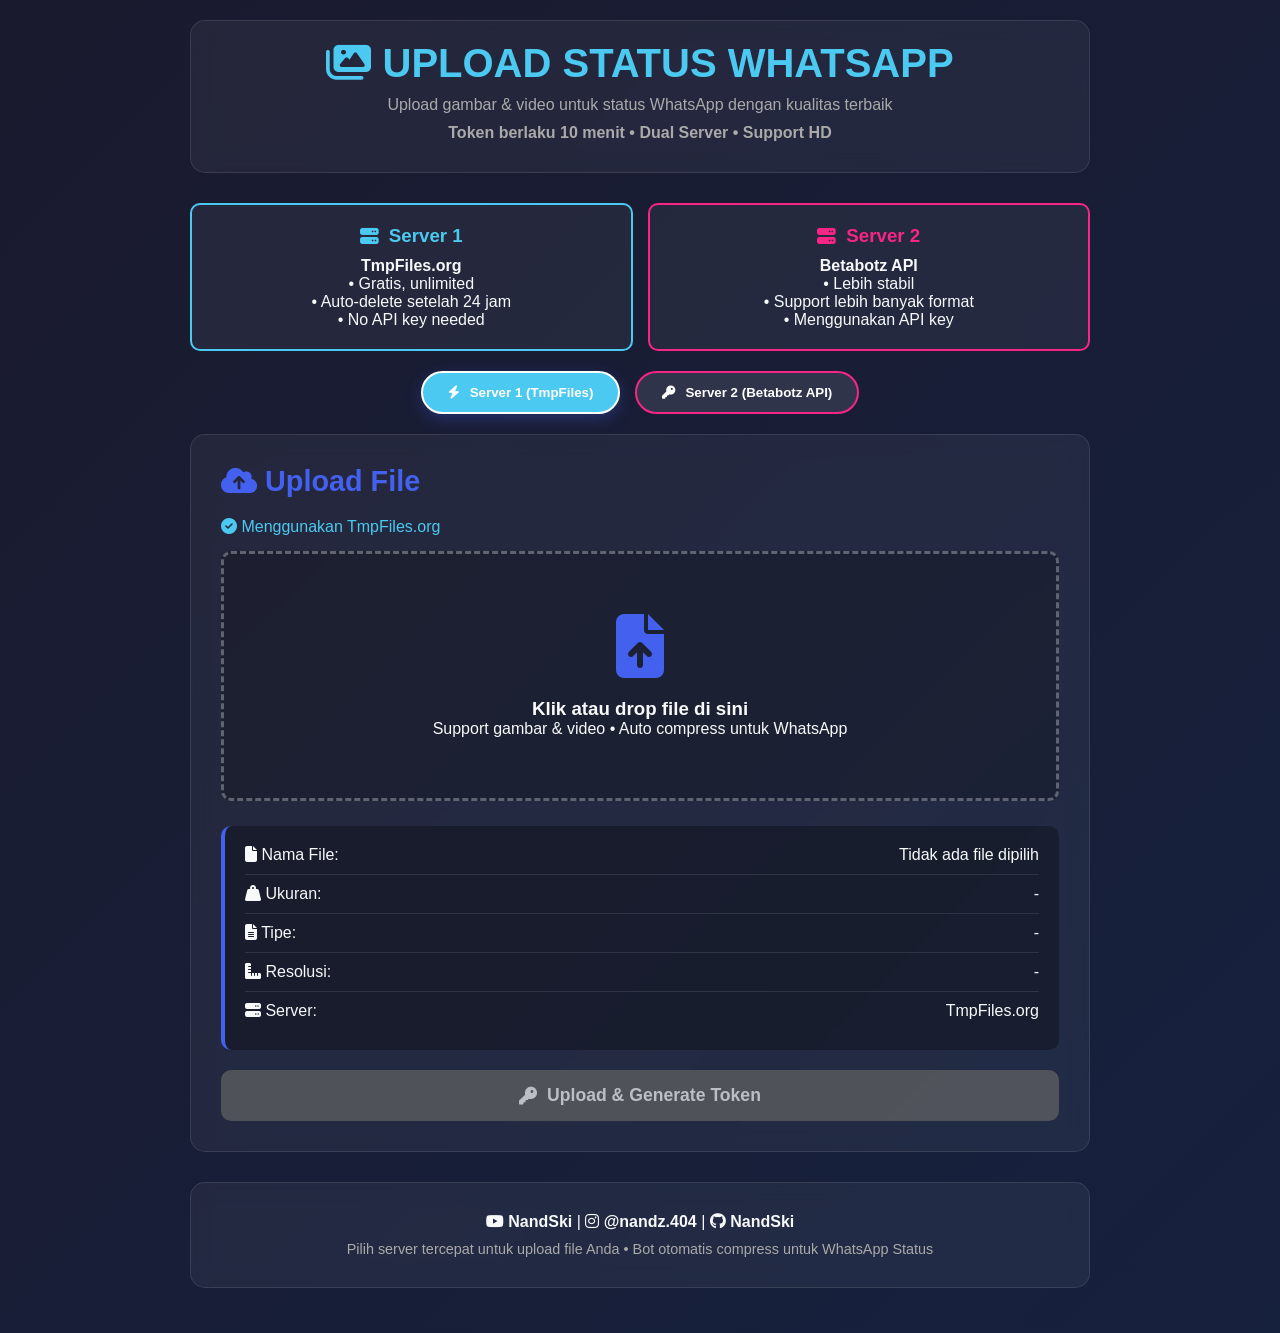
==== commit 222687ff: "Add files via upload" ====
--- a/catbox.html
+++ b/catbox.html
@@ -3,7 +3,7 @@
 <head>
     <meta charset="UTF-8">
     <meta name="viewport" content="width=device-width, initial-scale=1.0">
-    <title>UPLOAD STATUS WHATSAPP - Image & Video</title>
+    <title>UPLOAD STATUS WHATSAPP - Dual Server</title>
     <style>
         :root {
             --primary: #4361ee;
@@ -13,6 +13,8 @@
             --warning: #ffaa00;
             --dark: #1a1a2e;
             --light: #f8f9fa;
+            --server1: #4cc9f0;
+            --server2: #f72585;
         }
         
         * {
@@ -56,16 +58,17 @@
             margin-bottom: 10px;
         }
         
-        /* File Type Indicator */
-        .file-type-indicator {
+        /* Server Selection */
+        .server-selector {
             display: flex;
+            gap: 15px;
+            margin: 20px 0;
             justify-content: center;
-            gap: 20px;
-            margin: 20px 0;
-        }
-        
-        .type-badge {
-            padding: 10px 25px;
+            flex-wrap: wrap;
+        }
+        
+        .server-btn {
+            padding: 12px 25px;
             border-radius: 25px;
             font-weight: bold;
             display: flex;
@@ -73,11 +76,37 @@
             gap: 10px;
             background: rgba(255, 255, 255, 0.1);
             border: 2px solid transparent;
-        }
-        
-        .type-badge.active {
+            color: white;
+            cursor: pointer;
+            transition: all 0.3s;
+        }
+        
+        .server-btn:hover {
+            transform: translateY(-2px);
+        }
+        
+        .server-btn.active {
             background: var(--primary);
             border-color: var(--success);
+            box-shadow: 0 5px 15px rgba(67, 97, 238, 0.3);
+        }
+        
+        .server-btn.server1 {
+            border-color: var(--server1);
+        }
+        
+        .server-btn.server2 {
+            border-color: var(--server2);
+        }
+        
+        .server-btn.server1.active {
+            background: var(--server1);
+            border-color: white;
+        }
+        
+        .server-btn.server2.active {
+            background: var(--server2);
+            border-color: white;
         }
         
         /* Card */
@@ -344,34 +373,47 @@
             to { transform: translateX(0); opacity: 1; }
         }
         
-        /* File Limits */
-        .file-limits {
-            display: grid;
-            grid-template-columns: repeat(auto-fit, minmax(200px, 1fr));
+        /* Server Info */
+        .server-info {
+            display: flex;
             gap: 15px;
             margin: 20px 0;
-        }
-        
-        .limit-card {
+            justify-content: center;
+            flex-wrap: wrap;
+        }
+        
+        .server-card {
             background: rgba(255, 255, 255, 0.05);
-            padding: 15px;
+            padding: 20px;
             border-radius: 10px;
             text-align: center;
-            border: 1px solid rgba(255, 255, 255, 0.1);
-        }
-        
-        .limit-card i {
-            font-size: 2rem;
+            border: 2px solid transparent;
+            flex: 1;
+            min-width: 200px;
+        }
+        
+        .server-card.server1 {
+            border-color: var(--server1);
+        }
+        
+        .server-card.server2 {
+            border-color: var(--server2);
+        }
+        
+        .server-card h3 {
+            display: flex;
+            align-items: center;
+            justify-content: center;
+            gap: 10px;
             margin-bottom: 10px;
-            display: block;
-        }
-        
-        .limit-card.image {
-            border-color: var(--primary);
-        }
-        
-        .limit-card.video {
-            border-color: var(--success);
+        }
+        
+        .server-card.server1 h3 {
+            color: var(--server1);
+        }
+        
+        .server-card.server2 h3 {
+            color: var(--server2);
         }
         
         /* Responsive */
@@ -380,8 +422,8 @@
             .card { padding: 20px; }
             .header h1 { font-size: 2rem; }
             .token-value { font-size: 1.2rem; }
-            .file-type-indicator { flex-direction: column; gap: 10px; }
-            .file-limits { grid-template-columns: 1fr; }
+            .server-selector { flex-direction: column; }
+            .server-card { min-width: 100%; }
             .toast { min-width: 250px; right: 10px; bottom: 10px; }
         }
     </style>
@@ -393,37 +435,43 @@
         <div class="header">
             <h1><i class="fas fa-images"></i> UPLOAD STATUS WHATSAPP</h1>
             <p>Upload gambar & video untuk status WhatsApp dengan kualitas terbaik</p>
-            <p><strong>Token berlaku 10 menit • Support HD Quality</strong></p>
-            
-            <div class="file-type-indicator">
-                <div class="type-badge" id="imageBadge">
-                    <i class="fas fa-image"></i> GAMBAR (JPG, PNG, WebP, GIF)
-                </div>
-                <div class="type-badge" id="videoBadge">
-                    <i class="fas fa-video"></i> VIDEO (MP4, MOV, MKV, AVI)
-                </div>
+            <p><strong>Token berlaku 10 menit • Dual Server • Support HD</strong></p>
+        </div>
+        
+        <!-- Server Info -->
+        <div class="server-info">
+            <div class="server-card server1">
+                <h3><i class="fas fa-server"></i> Server 1</h3>
+                <p><strong>TmpFiles.org</strong></p>
+                <p>• Gratis, unlimited</p>
+                <p>• Auto-delete setelah 24 jam</p>
+                <p>• No API key needed</p>
+            </div>
+            <div class="server-card server2">
+                <h3><i class="fas fa-server"></i> Server 2</h3>
+                <p><strong>Betabotz API</strong></p>
+                <p>• Lebih stabil</p>
+                <p>• Support lebih banyak format</p>
+                <p>• Menggunakan API key</p>
             </div>
         </div>
         
-        <!-- File Limits -->
-        <div class="file-limits">
-            <div class="limit-card image">
-                <i class="fas fa-file-image" style="color: #4361ee;"></i>
-                <h3>Gambar</h3>
-                <p>Max: 50MB</p>
-                <p>Format: JPG, PNG, WebP, GIF</p>
-            </div>
-            <div class="limit-card video">
-                <i class="fas fa-file-video" style="color: #4cc9f0;"></i>
-                <h3>Video</h3>
-                <p>Max: 100MB</p>
-                <p>Format: MP4, MOV, MKV, AVI</p>
-            </div>
+        <!-- Server Selection -->
+        <div class="server-selector">
+            <button class="server-btn server1 active" onclick="selectServer('server1')">
+                <i class="fas fa-bolt"></i> Server 1 (TmpFiles)
+            </button>
+            <button class="server-btn server2" onclick="selectServer('server2')">
+                <i class="fas fa-key"></i> Server 2 (Betabotz API)
+            </button>
         </div>
         
         <!-- Upload Section -->
         <div class="card" id="uploadSection">
             <h2><i class="fas fa-cloud-upload-alt"></i> Upload File</h2>
+            <p id="serverStatus" style="margin-bottom: 15px; color: var(--server1);">
+                <i class="fas fa-check-circle"></i> Menggunakan Server 1: TmpFiles.org
+            </p>
             
             <div class="upload-area" id="uploadArea">
                 <i class="fas fa-file-upload"></i>
@@ -467,6 +515,10 @@
                     <span><i class="fas fa-ruler-combined"></i> Resolusi:</span>
                     <span id="fileResolution">-</span>
                 </div>
+                <div class="info-row">
+                    <span><i class="fas fa-server"></i> Server:</span>
+                    <span id="selectedServer">TmpFiles.org</span>
+                </div>
             </div>
             
             <!-- Progress Bar -->
@@ -513,6 +565,10 @@
                 <div class="info-row">
                     <span><i class="fas fa-video"></i> Tipe:</span>
                     <span id="resultFileType">-</span>
+                </div>
+                <div class="info-row">
+                    <span><i class="fas fa-server"></i> Server:</span>
+                    <span id="resultServer">-</span>
                 </div>
                 <div class="info-row">
                     <span><i class="fas fa-link"></i> URL File:</span>
@@ -551,7 +607,7 @@
                 <i class="fab fa-github"></i> <strong>NandSki</strong>
             </p>
             <p style="color: #aaa; font-size: 0.9rem; margin-top: 10px;">
-                Bot akan otomatis compress video & gambar untuk optimal WhatsApp Status
+                Pilih server tercepat untuk upload file Anda • Bot otomatis compress untuk WhatsApp Status
             </p>
         </div>
         
@@ -561,8 +617,24 @@
 
     <script>
         // ==================== KONFIGURASI ====================
-        const API_URL = 'https://api.betabotz.eu.org/api/tools/upload';
-        const API_KEY = 'Btz-hVprH';
+        const SERVERS = {
+            SERVER1: {
+                name: "TmpFiles.org",
+                url: "https://tmpfiles.org/api/v1/upload",
+                method: "tmpfiles",
+                color: "#4cc9f0",
+                description: "Gratis, unlimited, auto-delete 24 jam"
+            },
+            SERVER2: {
+                name: "Betabotz API",
+                url: "https://api.betabotz.eu.org/api/tools/upload",
+                method: "betabotz",
+                apikey: "Btz-hVprH",
+                color: "#f72585",
+                description: "Stabil, support banyak format"
+            }
+        };
+        
         const TOKEN_EXPIRE_MINUTES = 10;
         const MAX_IMAGE_SIZE = 50 * 1024 * 1024; // 50MB
         const MAX_VIDEO_SIZE = 100 * 1024 * 1024; // 100MB
@@ -573,6 +645,7 @@
         let countdownInterval = null;
         let uploadedUrl = null;
         let imageRotation = 0;
+        let selectedServer = "server1";
         
         // ==================== EVENT LISTENERS ====================
         document.addEventListener('DOMContentLoaded', () => {
@@ -612,9 +685,43 @@
             // Upload button
             document.getElementById('uploadBtn').addEventListener('click', handleUpload);
             
-            // Update file type badges
-            updateFileTypeBadges();
+            // Update server display
+            updateServerDisplay();
         });
+        
+        // ==================== FUNGSI SERVER SELECTION ====================
+        function selectServer(server) {
+            selectedServer = server;
+            
+            // Update button states
+            document.querySelectorAll('.server-btn').forEach(btn => {
+                btn.classList.remove('active');
+            });
+            document.querySelector(`.server-btn.${server}`).classList.add('active');
+            
+            // Update server status
+            updateServerDisplay();
+            
+            // Update file info jika ada file
+            if (currentFile) {
+                document.getElementById('selectedServer').textContent = 
+                    server === 'server1' ? SERVERS.SERVER1.name : SERVERS.SERVER2.name;
+            }
+            
+            // Show notification
+            const serverName = server === 'server1' ? SERVERS.SERVER1.name : SERVERS.SERVER2.name;
+            showToast(`✅ Server diubah ke: ${serverName}`, 'success');
+        }
+        
+        function updateServerDisplay() {
+            const serverStatus = document.getElementById('serverStatus');
+            const server = selectedServer === 'server1' ? SERVERS.SERVER1 : SERVERS.SERVER2;
+            
+            serverStatus.innerHTML = `<i class="fas fa-check-circle"></i> Menggunakan ${server.name}`;
+            serverStatus.style.color = server.color;
+            
+            document.getElementById('selectedServer').textContent = server.name;
+        }
         
         // ==================== FUNGSI FILE HANDLING ====================
         function handleFileSelect(file) {
@@ -647,9 +754,6 @@
             // Show preview
             showPreview(file, isImage, isVideo);
             
-            // Update file type badges
-            updateFileTypeBadges(isImage ? 'image' : 'video');
-            
             // Enable upload button
             document.getElementById('uploadBtn').disabled = false;
             
@@ -657,9 +761,12 @@
         }
         
         function updateFileInfo(file, isImage, isVideo) {
+            const server = selectedServer === 'server1' ? SERVERS.SERVER1 : SERVERS.SERVER2;
+            
             document.getElementById('fileName').textContent = file.name;
             document.getElementById('fileSize').textContent = formatBytes(file.size);
             document.getElementById('fileType').textContent = isImage ? 'Gambar' : 'Video';
+            document.getElementById('selectedServer').textContent = server.name;
             
             // Get resolution/duration
             if (isImage) {
@@ -724,7 +831,7 @@
             imagePreview.style.transform = 'rotate(0deg)';
         }
         
-        // ==================== FUNGSI UPLOAD KE API BETABOTZ ====================
+        // ==================== FUNGSI UPLOAD KE SERVER ====================
         async function handleUpload() {
             if (!currentFile) return;
             
@@ -739,12 +846,20 @@
             updateProgress(0, 'Mempersiapkan upload...');
             
             try {
-                // Upload ke api.betabotz.eu.org dengan API key
-                const downloadUrl = await uploadToBetabotz(currentFile);
+                let downloadUrl;
+                const server = selectedServer === 'server1' ? SERVERS.SERVER1 : SERVERS.SERVER2;
+                
+                // Pilih metode upload berdasarkan server
+                if (selectedServer === 'server1') {
+                    downloadUrl = await uploadToTmpFiles(currentFile);
+                } else {
+                    downloadUrl = await uploadToBetabotz(currentFile);
+                }
+                
                 uploadedUrl = downloadUrl;
                 
                 // Generate token untuk bot WhatsApp
-                const token = generateToken(downloadUrl, currentFile);
+                const token = generateToken(downloadUrl, currentFile, server.name);
                 
                 // Show success
                 updateProgress(100, 'Upload selesai!');
@@ -753,9 +868,9 @@
                 await new Promise(resolve => setTimeout(resolve, 500));
                 
                 // Show result
-                showResult(token, downloadUrl);
-                
-                showToast('✅ Upload berhasil! Token telah dibuat.', 'success');
+                showResult(token, downloadUrl, server.name);
+                
+                showToast(`✅ Upload berhasil ke ${server.name}! Token telah dibuat.`, 'success');
                 
             } catch (error) {
                 console.error('Upload error:', error);
@@ -771,6 +886,58 @@
             }
         }
         
+        async function uploadToTmpFiles(file) {
+            return new Promise((resolve, reject) => {
+                const xhr = new XMLHttpRequest();
+                const formData = new FormData();
+                
+                formData.append('file', file);
+                
+                // Progress tracking
+                xhr.upload.addEventListener('progress', (e) => {
+                    if (e.lengthComputable) {
+                        const percent = (e.loaded / e.total) * 100;
+                        updateProgress(percent, `Mengupload ke TmpFiles... ${Math.round(percent)}%`);
+                    }
+                });
+                
+                xhr.addEventListener('load', () => {
+                    if (xhr.status === 200) {
+                        try {
+                            const response = JSON.parse(xhr.responseText);
+                            if (response.status === 'success') {
+                                // Convert to direct download URL
+                                const directUrl = response.data.url.replace('tmpfiles.org/', 'tmpfiles.org/dl/');
+                                resolve(directUrl);
+                            } else {
+                                reject(new Error('Upload gagal: ' + (response.message || 'Unknown error')));
+                            }
+                        } catch (e) {
+                            reject(new Error('Invalid response from server'));
+                        }
+                    } else {
+                        reject(new Error(`Server error: ${xhr.status}`));
+                    }
+                });
+                
+                xhr.addEventListener('error', () => {
+                    reject(new Error('Network error - Periksa koneksi internet'));
+                });
+                
+                xhr.addEventListener('abort', () => {
+                    reject(new Error('Upload dibatalkan'));
+                });
+                
+                xhr.timeout = 300000; // 5 minutes
+                xhr.ontimeout = () => {
+                    reject(new Error('Timeout - Server terlalu lama merespons'));
+                };
+                
+                xhr.open('POST', SERVERS.SERVER1.url);
+                xhr.send(formData);
+            });
+        }
+        
         async function uploadToBetabotz(file) {
             return new Promise((resolve, reject) => {
                 const xhr = new XMLHttpRequest();
@@ -780,16 +947,16 @@
                 const fileName = file.name;
                 const fileExt = fileName.split('.').pop().toLowerCase();
                 
-                // Prepare file for upload
-                formData.append('file', file, `file.${fileExt}`);
-                formData.append('apikey', API_KEY);
+                // Prepare file for upload sesuai dengan kode Node.js yang Anda berikan
+                formData.append('file', file, `tmp.${fileExt}`);
+                formData.append('apikey', SERVERS.SERVER2.apikey);
                 formData.append('tmp', 'false');
                 
                 // Progress tracking
                 xhr.upload.addEventListener('progress', (e) => {
                     if (e.lengthComputable) {
                         const percent = (e.loaded / e.total) * 100;
-                        updateProgress(percent, `Mengupload... ${Math.round(percent)}%`);
+                        updateProgress(percent, `Mengupload ke Betabotz API... ${Math.round(percent)}%`);
                     }
                 });
                 
@@ -797,12 +964,15 @@
                     if (xhr.status === 200) {
                         try {
                             const response = JSON.parse(xhr.responseText);
-                            console.log('API Response:', response);
+                            console.log('Betabotz Response:', response);
                             
-                            if (response.status && response.result && response.result.url) {
+                            // Cek berbagai kemungkinan response format
+                            if (response.result && response.result.url) {
                                 resolve(response.result.url);
+                            } else if (response.url) {
+                                resolve(response.url);
                             } else if (response.result) {
-                                // Coba format lain jika ada
+                                // Jika result adalah string URL langsung
                                 resolve(response.result);
                             } else {
                                 reject(new Error('Upload gagal: Invalid response format'));
@@ -828,7 +998,7 @@
                     reject(new Error('Timeout - Server terlalu lama merespons'));
                 };
                 
-                xhr.open('POST', API_URL);
+                xhr.open('POST', SERVERS.SERVER2.url);
                 xhr.setRequestHeader('Accept', 'application/json');
                 xhr.send(formData);
             });
@@ -845,7 +1015,7 @@
         }
         
         // ==================== FUNGSI GENERATE TOKEN ====================
-        function generateToken(fileUrl, file) {
+        function generateToken(fileUrl, file, serverName) {
             const isImage = file.type.startsWith('image/');
             const isVideo = file.type.startsWith('video/');
             
@@ -866,7 +1036,8 @@
                 t: isImage ? 'image' : (isVideo ? 'video' : 'file'),
                 e: Date.now() + (TOKEN_EXPIRE_MINUTES * 60 * 1000),
                 u: fileUrl,
-                r: imageRotation // Store rotation if any
+                r: imageRotation,
+                server: serverName
             };
             
             // Encode to base64
@@ -883,7 +1054,7 @@
         }
         
         // ==================== FUNGSI SHOW RESULT ====================
-        function showResult(token, fileUrl) {
+        function showResult(token, fileUrl, serverName) {
             currentToken = token;
             
             // Update UI
@@ -892,7 +1063,12 @@
             document.getElementById('resultFileSize').textContent = formatBytes(currentFile.size);
             document.getElementById('resultFileType').textContent = 
                 currentFile.type.startsWith('image/') ? 'Gambar' : 'Video';
+            document.getElementById('resultServer').textContent = serverName;
             document.getElementById('fileUrl').textContent = fileUrl;
+            
+            // Set server color
+            const serverColor = serverName === SERVERS.SERVER1.name ? SERVERS.SERVER1.color : SERVERS.SERVER2.color;
+            document.getElementById('resultServer').style.color = serverColor;
             
             // Switch sections
             document.getElementById('uploadSection').style.display = 'none';
@@ -991,6 +1167,8 @@
             document.getElementById('fileSize').textContent = '-';
             document.getElementById('fileType').textContent = '-';
             document.getElementById('fileResolution').textContent = '-';
+            document.getElementById('selectedServer').textContent = 
+                selectedServer === 'server1' ? SERVERS.SERVER1.name : SERVERS.SERVER2.name;
             document.getElementById('uploadBtn').disabled = true;
             document.getElementById('uploadBtn').innerHTML = '<i class="fas fa-key"></i> Upload & Generate Token';
             document.getElementById('previewContainer').classList.remove('show');
@@ -1001,9 +1179,6 @@
             // Switch back to upload section
             document.getElementById('resultSection').style.display = 'none';
             document.getElementById('uploadSection').style.display = 'block';
-            
-            // Reset file type badges
-            updateFileTypeBadges();
             
             // Scroll to top
             window.scrollTo({ top: 0, behavior: 'smooth' });
@@ -1027,23 +1202,9 @@
                 const jsonStr = decodeURIComponent(escape(atob(data)));
                 const tokenData = JSON.parse(jsonStr);
                 
-                showToast(`✅ Token valid! Tipe: ${tokenData.t}, Expires: ${new Date(tokenData.e).toLocaleTimeString()}`, 'success');
+                showToast(`✅ Token valid! Tipe: ${tokenData.t}, Server: ${tokenData.server}, Expires: ${new Date(tokenData.e).toLocaleTimeString()}`, 'success');
             } catch (error) {
                 showToast('❌ Token tidak valid', 'error');
-            }
-        }
-        
-        function updateFileTypeBadges(activeType = null) {
-            const imageBadge = document.getElementById('imageBadge');
-            const videoBadge = document.getElementById('videoBadge');
-            
-            imageBadge.classList.remove('active');
-            videoBadge.classList.remove('active');
-            
-            if (activeType === 'image') {
-                imageBadge.classList.add('active');
-            } else if (activeType === 'video') {
-                videoBadge.classList.add('active');
             }
         }
         
@@ -1075,10 +1236,9 @@
         
         // ==================== INITIALIZATION ====================
         window.addEventListener('load', () => {
-            console.log('Betabotz API Uploader loaded');
-            console.log('API URL:', API_URL);
-            console.log('Support: Images & Videos');
-            console.log('Max Image: 50MB, Max Video: 100MB');
+            console.log('Dual Server Uploader loaded');
+            console.log('Server 1:', SERVERS.SERVER1);
+            console.log('Server 2:', SERVERS.SERVER2);
             console.log('Token Expiry: 10 minutes');
             
             // Check if browser supports required features
@@ -1099,6 +1259,17 @@
                     resetForm();
                 }
             }
+            
+            // Switch servers with F1 and F2
+            if (e.key === 'F1') {
+                e.preventDefault();
+                selectServer('server1');
+            }
+            
+            if (e.key === 'F2') {
+                e.preventDefault();
+                selectServer('server2');
+            }
         });
     </script>
 </body>
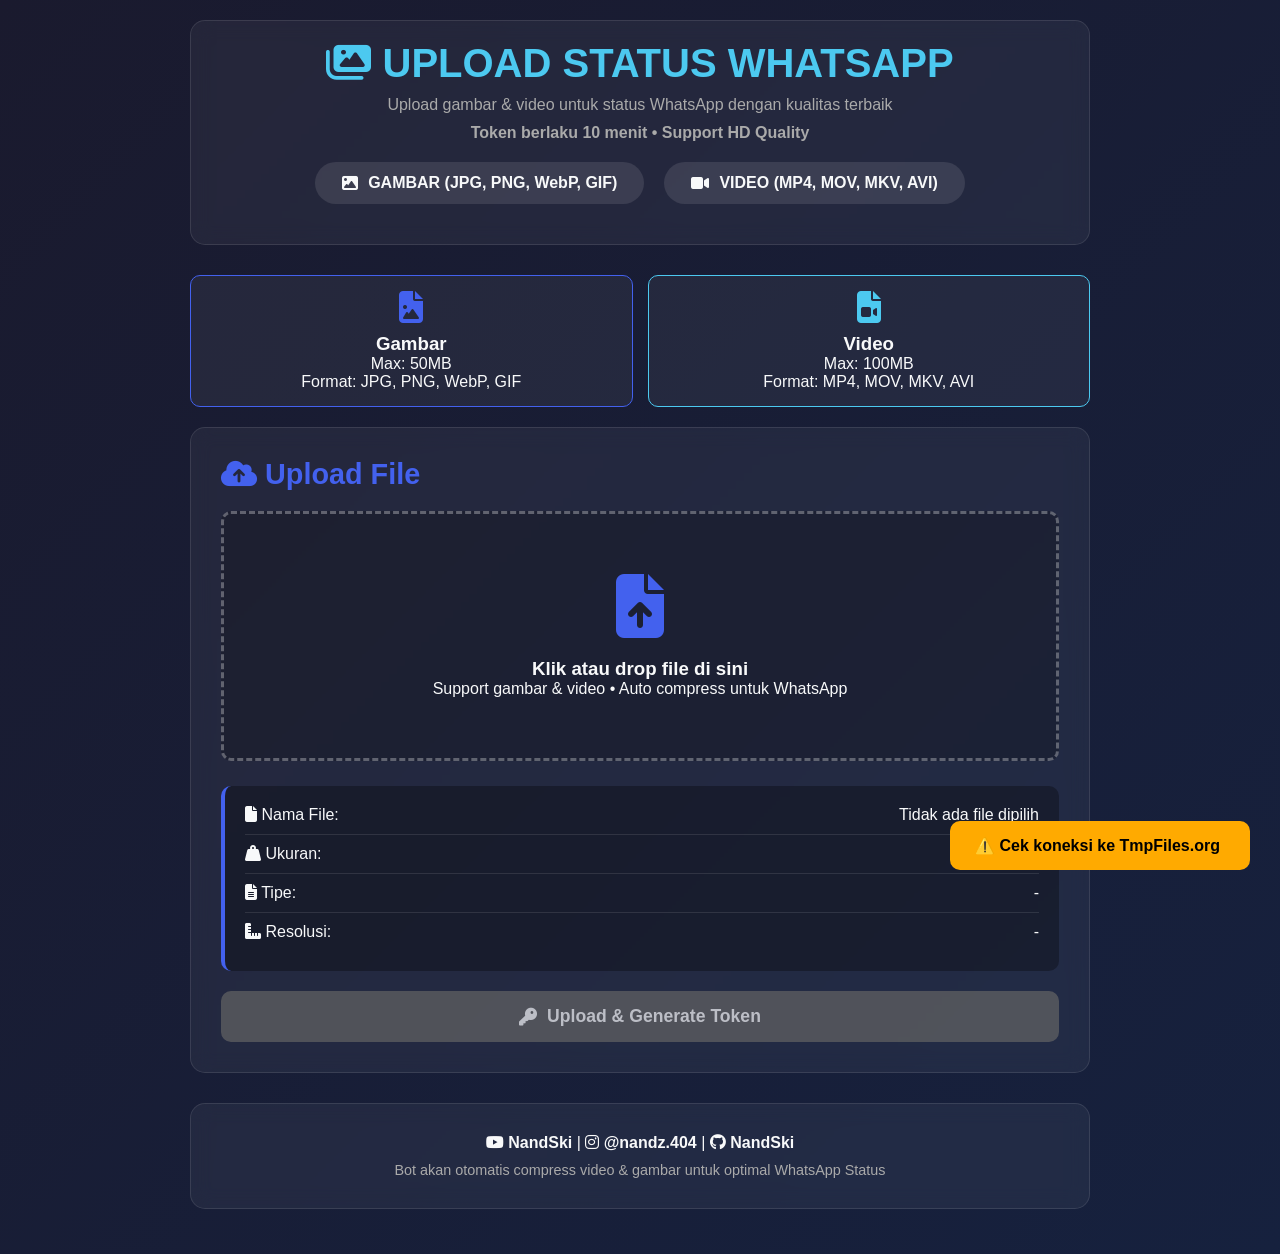
==== commit e2e6ebe6: "Add files via upload" ====
--- a/catbox.html
+++ b/catbox.html
@@ -3,7 +3,7 @@
 <head>
     <meta charset="UTF-8">
     <meta name="viewport" content="width=device-width, initial-scale=1.0">
-    <title>UPLOAD STATUS WHATSAPP - Dual Server</title>
+    <title>UPLOAD STATUS WHATSAPP - Image & Video</title>
     <style>
         :root {
             --primary: #4361ee;
@@ -13,8 +13,6 @@
             --warning: #ffaa00;
             --dark: #1a1a2e;
             --light: #f8f9fa;
-            --server1: #4cc9f0;
-            --server2: #f72585;
         }
         
         * {
@@ -58,17 +56,16 @@
             margin-bottom: 10px;
         }
         
-        /* Server Selection */
-        .server-selector {
+        /* File Type Indicator */
+        .file-type-indicator {
             display: flex;
-            gap: 15px;
+            justify-content: center;
+            gap: 20px;
             margin: 20px 0;
-            justify-content: center;
-            flex-wrap: wrap;
-        }
-        
-        .server-btn {
-            padding: 12px 25px;
+        }
+        
+        .type-badge {
+            padding: 10px 25px;
             border-radius: 25px;
             font-weight: bold;
             display: flex;
@@ -76,37 +73,11 @@
             gap: 10px;
             background: rgba(255, 255, 255, 0.1);
             border: 2px solid transparent;
-            color: white;
-            cursor: pointer;
-            transition: all 0.3s;
-        }
-        
-        .server-btn:hover {
-            transform: translateY(-2px);
-        }
-        
-        .server-btn.active {
+        }
+        
+        .type-badge.active {
             background: var(--primary);
             border-color: var(--success);
-            box-shadow: 0 5px 15px rgba(67, 97, 238, 0.3);
-        }
-        
-        .server-btn.server1 {
-            border-color: var(--server1);
-        }
-        
-        .server-btn.server2 {
-            border-color: var(--server2);
-        }
-        
-        .server-btn.server1.active {
-            background: var(--server1);
-            border-color: white;
-        }
-        
-        .server-btn.server2.active {
-            background: var(--server2);
-            border-color: white;
         }
         
         /* Card */
@@ -373,47 +344,34 @@
             to { transform: translateX(0); opacity: 1; }
         }
         
-        /* Server Info */
-        .server-info {
-            display: flex;
+        /* File Limits */
+        .file-limits {
+            display: grid;
+            grid-template-columns: repeat(auto-fit, minmax(200px, 1fr));
             gap: 15px;
             margin: 20px 0;
-            justify-content: center;
-            flex-wrap: wrap;
-        }
-        
-        .server-card {
+        }
+        
+        .limit-card {
             background: rgba(255, 255, 255, 0.05);
-            padding: 20px;
+            padding: 15px;
             border-radius: 10px;
             text-align: center;
-            border: 2px solid transparent;
-            flex: 1;
-            min-width: 200px;
-        }
-        
-        .server-card.server1 {
-            border-color: var(--server1);
-        }
-        
-        .server-card.server2 {
-            border-color: var(--server2);
-        }
-        
-        .server-card h3 {
-            display: flex;
-            align-items: center;
-            justify-content: center;
-            gap: 10px;
+            border: 1px solid rgba(255, 255, 255, 0.1);
+        }
+        
+        .limit-card i {
+            font-size: 2rem;
             margin-bottom: 10px;
-        }
-        
-        .server-card.server1 h3 {
-            color: var(--server1);
-        }
-        
-        .server-card.server2 h3 {
-            color: var(--server2);
+            display: block;
+        }
+        
+        .limit-card.image {
+            border-color: var(--primary);
+        }
+        
+        .limit-card.video {
+            border-color: var(--success);
         }
         
         /* Responsive */
@@ -422,8 +380,8 @@
             .card { padding: 20px; }
             .header h1 { font-size: 2rem; }
             .token-value { font-size: 1.2rem; }
-            .server-selector { flex-direction: column; }
-            .server-card { min-width: 100%; }
+            .file-type-indicator { flex-direction: column; gap: 10px; }
+            .file-limits { grid-template-columns: 1fr; }
             .toast { min-width: 250px; right: 10px; bottom: 10px; }
         }
     </style>
@@ -435,43 +393,37 @@
         <div class="header">
             <h1><i class="fas fa-images"></i> UPLOAD STATUS WHATSAPP</h1>
             <p>Upload gambar & video untuk status WhatsApp dengan kualitas terbaik</p>
-            <p><strong>Token berlaku 10 menit • Dual Server • Support HD</strong></p>
-        </div>
-        
-        <!-- Server Info -->
-        <div class="server-info">
-            <div class="server-card server1">
-                <h3><i class="fas fa-server"></i> Server 1</h3>
-                <p><strong>TmpFiles.org</strong></p>
-                <p>• Gratis, unlimited</p>
-                <p>• Auto-delete setelah 24 jam</p>
-                <p>• No API key needed</p>
-            </div>
-            <div class="server-card server2">
-                <h3><i class="fas fa-server"></i> Server 2</h3>
-                <p><strong>Betabotz API</strong></p>
-                <p>• Lebih stabil</p>
-                <p>• Support lebih banyak format</p>
-                <p>• Menggunakan API key</p>
+            <p><strong>Token berlaku 10 menit • Support HD Quality</strong></p>
+            
+            <div class="file-type-indicator">
+                <div class="type-badge" id="imageBadge">
+                    <i class="fas fa-image"></i> GAMBAR (JPG, PNG, WebP, GIF)
+                </div>
+                <div class="type-badge" id="videoBadge">
+                    <i class="fas fa-video"></i> VIDEO (MP4, MOV, MKV, AVI)
+                </div>
             </div>
         </div>
         
-        <!-- Server Selection -->
-        <div class="server-selector">
-            <button class="server-btn server1 active" onclick="selectServer('server1')">
-                <i class="fas fa-bolt"></i> Server 1 (TmpFiles)
-            </button>
-            <button class="server-btn server2" onclick="selectServer('server2')">
-                <i class="fas fa-key"></i> Server 2 (Betabotz API)
-            </button>
+        <!-- File Limits -->
+        <div class="file-limits">
+            <div class="limit-card image">
+                <i class="fas fa-file-image" style="color: #4361ee;"></i>
+                <h3>Gambar</h3>
+                <p>Max: 50MB</p>
+                <p>Format: JPG, PNG, WebP, GIF</p>
+            </div>
+            <div class="limit-card video">
+                <i class="fas fa-file-video" style="color: #4cc9f0;"></i>
+                <h3>Video</h3>
+                <p>Max: 100MB</p>
+                <p>Format: MP4, MOV, MKV, AVI</p>
+            </div>
         </div>
         
         <!-- Upload Section -->
         <div class="card" id="uploadSection">
             <h2><i class="fas fa-cloud-upload-alt"></i> Upload File</h2>
-            <p id="serverStatus" style="margin-bottom: 15px; color: var(--server1);">
-                <i class="fas fa-check-circle"></i> Menggunakan Server 1: TmpFiles.org
-            </p>
             
             <div class="upload-area" id="uploadArea">
                 <i class="fas fa-file-upload"></i>
@@ -515,10 +467,6 @@
                     <span><i class="fas fa-ruler-combined"></i> Resolusi:</span>
                     <span id="fileResolution">-</span>
                 </div>
-                <div class="info-row">
-                    <span><i class="fas fa-server"></i> Server:</span>
-                    <span id="selectedServer">TmpFiles.org</span>
-                </div>
             </div>
             
             <!-- Progress Bar -->
@@ -567,10 +515,6 @@
                     <span id="resultFileType">-</span>
                 </div>
                 <div class="info-row">
-                    <span><i class="fas fa-server"></i> Server:</span>
-                    <span id="resultServer">-</span>
-                </div>
-                <div class="info-row">
                     <span><i class="fas fa-link"></i> URL File:</span>
                     <span style="word-break: break-all; font-size: 0.9em;" id="fileUrl">-</span>
                 </div>
@@ -607,7 +551,7 @@
                 <i class="fab fa-github"></i> <strong>NandSki</strong>
             </p>
             <p style="color: #aaa; font-size: 0.9rem; margin-top: 10px;">
-                Pilih server tercepat untuk upload file Anda • Bot otomatis compress untuk WhatsApp Status
+                Bot akan otomatis compress video & gambar untuk optimal WhatsApp Status
             </p>
         </div>
         
@@ -617,24 +561,7 @@
 
     <script>
         // ==================== KONFIGURASI ====================
-        const SERVERS = {
-            SERVER1: {
-                name: "TmpFiles.org",
-                url: "https://tmpfiles.org/api/v1/upload",
-                method: "tmpfiles",
-                color: "#4cc9f0",
-                description: "Gratis, unlimited, auto-delete 24 jam"
-            },
-            SERVER2: {
-                name: "Betabotz API",
-                url: "https://api.betabotz.eu.org/api/tools/upload",
-                method: "betabotz",
-                apikey: "Btz-hVprH",
-                color: "#f72585",
-                description: "Stabil, support banyak format"
-            }
-        };
-        
+        const TMPFILES_API = 'https://tmpfiles.org/api/v1/upload';
         const TOKEN_EXPIRE_MINUTES = 10;
         const MAX_IMAGE_SIZE = 50 * 1024 * 1024; // 50MB
         const MAX_VIDEO_SIZE = 100 * 1024 * 1024; // 100MB
@@ -645,7 +572,6 @@
         let countdownInterval = null;
         let uploadedUrl = null;
         let imageRotation = 0;
-        let selectedServer = "server1";
         
         // ==================== EVENT LISTENERS ====================
         document.addEventListener('DOMContentLoaded', () => {
@@ -685,43 +611,9 @@
             // Upload button
             document.getElementById('uploadBtn').addEventListener('click', handleUpload);
             
-            // Update server display
-            updateServerDisplay();
+            // Update file type badges
+            updateFileTypeBadges();
         });
-        
-        // ==================== FUNGSI SERVER SELECTION ====================
-        function selectServer(server) {
-            selectedServer = server;
-            
-            // Update button states
-            document.querySelectorAll('.server-btn').forEach(btn => {
-                btn.classList.remove('active');
-            });
-            document.querySelector(`.server-btn.${server}`).classList.add('active');
-            
-            // Update server status
-            updateServerDisplay();
-            
-            // Update file info jika ada file
-            if (currentFile) {
-                document.getElementById('selectedServer').textContent = 
-                    server === 'server1' ? SERVERS.SERVER1.name : SERVERS.SERVER2.name;
-            }
-            
-            // Show notification
-            const serverName = server === 'server1' ? SERVERS.SERVER1.name : SERVERS.SERVER2.name;
-            showToast(`✅ Server diubah ke: ${serverName}`, 'success');
-        }
-        
-        function updateServerDisplay() {
-            const serverStatus = document.getElementById('serverStatus');
-            const server = selectedServer === 'server1' ? SERVERS.SERVER1 : SERVERS.SERVER2;
-            
-            serverStatus.innerHTML = `<i class="fas fa-check-circle"></i> Menggunakan ${server.name}`;
-            serverStatus.style.color = server.color;
-            
-            document.getElementById('selectedServer').textContent = server.name;
-        }
         
         // ==================== FUNGSI FILE HANDLING ====================
         function handleFileSelect(file) {
@@ -754,6 +646,9 @@
             // Show preview
             showPreview(file, isImage, isVideo);
             
+            // Update file type badges
+            updateFileTypeBadges(isImage ? 'image' : 'video');
+            
             // Enable upload button
             document.getElementById('uploadBtn').disabled = false;
             
@@ -761,12 +656,9 @@
         }
         
         function updateFileInfo(file, isImage, isVideo) {
-            const server = selectedServer === 'server1' ? SERVERS.SERVER1 : SERVERS.SERVER2;
-            
             document.getElementById('fileName').textContent = file.name;
             document.getElementById('fileSize').textContent = formatBytes(file.size);
             document.getElementById('fileType').textContent = isImage ? 'Gambar' : 'Video';
-            document.getElementById('selectedServer').textContent = server.name;
             
             // Get resolution/duration
             if (isImage) {
@@ -831,7 +723,7 @@
             imagePreview.style.transform = 'rotate(0deg)';
         }
         
-        // ==================== FUNGSI UPLOAD KE SERVER ====================
+        // ==================== FUNGSI UPLOAD KE TMPFILES (VERSI FIX) ====================
         async function handleUpload() {
             if (!currentFile) return;
             
@@ -846,20 +738,13 @@
             updateProgress(0, 'Mempersiapkan upload...');
             
             try {
-                let downloadUrl;
-                const server = selectedServer === 'server1' ? SERVERS.SERVER1 : SERVERS.SERVER2;
-                
-                // Pilih metode upload berdasarkan server
-                if (selectedServer === 'server1') {
-                    downloadUrl = await uploadToTmpFiles(currentFile);
-                } else {
-                    downloadUrl = await uploadToBetabotz(currentFile);
-                }
-                
+                // **VERSI BARU: Upload dengan method yang lebih stabil**
+                const tmpfilesUrl = await uploadWithMultipleMethods(currentFile);
+                const downloadUrl = tmpfilesUrl.replace('tmpfiles.org/', 'tmpfiles.org/dl/');
                 uploadedUrl = downloadUrl;
                 
                 // Generate token untuk bot WhatsApp
-                const token = generateToken(downloadUrl, currentFile, server.name);
+                const token = generateToken(downloadUrl, currentFile);
                 
                 // Show success
                 updateProgress(100, 'Upload selesai!');
@@ -868,12 +753,22 @@
                 await new Promise(resolve => setTimeout(resolve, 500));
                 
                 // Show result
-                showResult(token, downloadUrl, server.name);
-                
-                showToast(`✅ Upload berhasil ke ${server.name}! Token telah dibuat.`, 'success');
+                showResult(token, downloadUrl);
+                
+                showToast('✅ Upload berhasil! Token telah dibuat.', 'success');
                 
             } catch (error) {
-                console.error('Upload error:', error);
+                console.error('Upload error details:', {
+                    name: error.name,
+                    message: error.message,
+                    stack: error.stack,
+                    file: currentFile ? {
+                        name: currentFile.name,
+                        size: currentFile.size,
+                        type: currentFile.type
+                    } : null
+                });
+                
                 showToast(`❌ Upload gagal: ${error.message}`, 'error');
                 
                 // Reset button
@@ -886,121 +781,232 @@
             }
         }
         
-        async function uploadToTmpFiles(file) {
+        // **METHOD 1: Menggunakan fetch API dengan timeout**
+        async function uploadWithFetch(file) {
+            console.log('Menggunakan method FETCH untuk upload...');
+            
+            const controller = new AbortController();
+            const timeout = setTimeout(() => controller.abort(), 120000); // 2 menit timeout
+            
+            try {
+                const formData = new FormData();
+                formData.append('file', file);
+                
+                const response = await fetch(TMPFILES_API, {
+                    method: 'POST',
+                    body: formData,
+                    signal: controller.signal,
+                    headers: {
+                        'Accept': 'application/json, text/plain, */*'
+                    }
+                });
+                
+                clearTimeout(timeout);
+                
+                if (!response.ok) {
+                    throw new Error(`HTTP ${response.status}: ${response.statusText}`);
+                }
+                
+                const responseText = await response.text();
+                console.log('Fetch response:', responseText);
+                
+                // Coba parse sebagai JSON
+                try {
+                    const jsonData = JSON.parse(responseText);
+                    if (jsonData.data && jsonData.data.url) {
+                        return jsonData.data.url;
+                    } else if (jsonData.url) {
+                        return jsonData.url;
+                    } else if (jsonData.success && jsonData.url) {
+                        return jsonData.url;
+                    }
+                } catch (jsonError) {
+                    // Jika bukan JSON, cari URL dalam teks
+                    const urlMatch = responseText.match(/https?:\/\/tmpfiles\.org\/[^\s"']+/);
+                    if (urlMatch) {
+                        return urlMatch[0];
+                    }
+                }
+                
+                throw new Error('Tidak dapat menemukan URL dalam response');
+            } catch (error) {
+                clearTimeout(timeout);
+                if (error.name === 'AbortError') {
+                    throw new Error('Upload timeout (lebih dari 2 menit)');
+                }
+                throw error;
+            }
+        }
+        
+        // **METHOD 2: Menggunakan XMLHttpRequest dengan progress tracking**
+        async function uploadWithXHR(file) {
+            console.log('Menggunakan method XHR untuk upload...');
+            
             return new Promise((resolve, reject) => {
                 const xhr = new XMLHttpRequest();
                 const formData = new FormData();
-                
                 formData.append('file', file);
                 
                 // Progress tracking
                 xhr.upload.addEventListener('progress', (e) => {
                     if (e.lengthComputable) {
                         const percent = (e.loaded / e.total) * 100;
-                        updateProgress(percent, `Mengupload ke TmpFiles... ${Math.round(percent)}%`);
+                        updateProgress(percent, `Mengupload... ${Math.round(percent)}%`);
                     }
                 });
                 
-                xhr.addEventListener('load', () => {
-                    if (xhr.status === 200) {
-                        try {
-                            const response = JSON.parse(xhr.responseText);
-                            if (response.status === 'success') {
-                                // Convert to direct download URL
-                                const directUrl = response.data.url.replace('tmpfiles.org/', 'tmpfiles.org/dl/');
-                                resolve(directUrl);
-                            } else {
-                                reject(new Error('Upload gagal: ' + (response.message || 'Unknown error')));
+                xhr.onreadystatechange = function() {
+                    if (xhr.readyState === 4) {
+                        console.log('XHR status:', xhr.status);
+                        console.log('XHR response:', xhr.responseText);
+                        
+                        if (xhr.status === 200) {
+                            try {
+                                // Coba parse JSON
+                                const data = JSON.parse(xhr.responseText);
+                                if (data.data && data.data.url) {
+                                    resolve(data.data.url);
+                                } else if (data.url) {
+                                    resolve(data.url);
+                                } else {
+                                    // Cari URL dalam response text
+                                    const urlMatch = xhr.responseText.match(/https?:\/\/tmpfiles\.org\/[^\s"']+/);
+                                    if (urlMatch) {
+                                        resolve(urlMatch[0]);
+                                    } else {
+                                        reject(new Error('URL tidak ditemukan dalam response'));
+                                    }
+                                }
+                            } catch (parseError) {
+                                // Cari URL dalam plain text
+                                const urlMatch = xhr.responseText.match(/https?:\/\/tmpfiles\.org\/[^\s"']+/);
+                                if (urlMatch) {
+                                    resolve(urlMatch[0]);
+                                } else {
+                                    reject(new Error('Response tidak valid'));
+                                }
                             }
-                        } catch (e) {
-                            reject(new Error('Invalid response from server'));
+                        } else {
+                            reject(new Error(`HTTP ${xhr.status}: ${xhr.statusText}`));
                         }
-                    } else {
-                        reject(new Error(`Server error: ${xhr.status}`));
                     }
-                });
-                
-                xhr.addEventListener('error', () => {
+                };
+                
+                xhr.onerror = function() {
                     reject(new Error('Network error - Periksa koneksi internet'));
-                });
-                
-                xhr.addEventListener('abort', () => {
-                    reject(new Error('Upload dibatalkan'));
-                });
-                
-                xhr.timeout = 300000; // 5 minutes
-                xhr.ontimeout = () => {
-                    reject(new Error('Timeout - Server terlalu lama merespons'));
                 };
                 
-                xhr.open('POST', SERVERS.SERVER1.url);
+                xhr.ontimeout = function() {
+                    reject(new Error('Upload timeout'));
+                };
+                
+                xhr.timeout = 120000; // 2 menit
+                xhr.open('POST', TMPFILES_API);
+                xhr.setRequestHeader('Accept', 'application/json, text/plain, */*');
                 xhr.send(formData);
             });
         }
         
-        async function uploadToBetabotz(file) {
+        // **METHOD 3: Coba multiple methods secara berurutan**
+        async function uploadWithMultipleMethods(file) {
+            console.log('Mencoba multiple upload methods...');
+            
+            // Method 1: Fetch API
+            try {
+                const result = await uploadWithFetch(file);
+                console.log('✅ Method FETCH berhasil');
+                return result;
+            } catch (fetchError) {
+                console.warn('Method FETCH gagal:', fetchError.message);
+                
+                // Method 2: XHR
+                try {
+                    const result = await uploadWithXHR(file);
+                    console.log('✅ Method XHR berhasil');
+                    return result;
+                } catch (xhrError) {
+                    console.warn('Method XHR gagal:', xhrError.message);
+                    
+                    // Method 3: Direct form submission (fallback)
+                    try {
+                        const result = await uploadWithDirectForm(file);
+                        console.log('✅ Method Direct Form berhasil');
+                        return result;
+                    } catch (directError) {
+                        console.warn('Semua method gagal:', directError.message);
+                        throw new Error('Semua method upload gagal. Coba file lain atau refresh halaman.');
+                    }
+                }
+            }
+        }
+        
+        // **METHOD 4: Direct form submission (fallback extreme)**
+        async function uploadWithDirectForm(file) {
+            console.log('Menggunakan method Direct Form (fallback)...');
+            
             return new Promise((resolve, reject) => {
-                const xhr = new XMLHttpRequest();
-                const formData = new FormData();
-                
-                // Get file extension
-                const fileName = file.name;
-                const fileExt = fileName.split('.').pop().toLowerCase();
-                
-                // Prepare file for upload sesuai dengan kode Node.js yang Anda berikan
-                formData.append('file', file, `tmp.${fileExt}`);
-                formData.append('apikey', SERVERS.SERVER2.apikey);
-                formData.append('tmp', 'false');
-                
-                // Progress tracking
-                xhr.upload.addEventListener('progress', (e) => {
-                    if (e.lengthComputable) {
-                        const percent = (e.loaded / e.total) * 100;
-                        updateProgress(percent, `Mengupload ke Betabotz API... ${Math.round(percent)}%`);
+                // Buat form secara dinamis
+                const form = document.createElement('form');
+                form.style.display = 'none';
+                form.method = 'POST';
+                form.action = TMPFILES_API;
+                form.enctype = 'multipart/form-data';
+                
+                // Buat file input
+                const fileInput = document.createElement('input');
+                fileInput.type = 'file';
+                fileInput.name = 'file';
+                
+                // Transfer file ke input (hacky way)
+                const dataTransfer = new DataTransfer();
+                dataTransfer.items.add(file);
+                fileInput.files = dataTransfer.files;
+                
+                form.appendChild(fileInput);
+                document.body.appendChild(form);
+                
+                // Buat iframe untuk response
+                const iframe = document.createElement('iframe');
+                iframe.name = 'upload-frame';
+                iframe.style.display = 'none';
+                
+                iframe.onload = function() {
+                    try {
+                        // Coba baca response dari iframe
+                        const iframeDoc = iframe.contentDocument || iframe.contentWindow.document;
+                        const responseText = iframeDoc.body.textContent || iframeDoc.body.innerHTML;
+                        
+                        console.log('Direct form response:', responseText);
+                        
+                        // Cari URL dalam response
+                        const urlMatch = responseText.match(/https?:\/\/tmpfiles\.org\/[^\s"']+/);
+                        if (urlMatch) {
+                            resolve(urlMatch[0]);
+                        } else {
+                            reject(new Error('URL tidak ditemukan dalam response'));
+                        }
+                    } catch (e) {
+                        reject(new Error('Gagal membaca response dari iframe'));
+                    } finally {
+                        // Cleanup
+                        document.body.removeChild(form);
+                        document.body.removeChild(iframe);
                     }
-                });
-                
-                xhr.addEventListener('load', () => {
-                    if (xhr.status === 200) {
-                        try {
-                            const response = JSON.parse(xhr.responseText);
-                            console.log('Betabotz Response:', response);
-                            
-                            // Cek berbagai kemungkinan response format
-                            if (response.result && response.result.url) {
-                                resolve(response.result.url);
-                            } else if (response.url) {
-                                resolve(response.url);
-                            } else if (response.result) {
-                                // Jika result adalah string URL langsung
-                                resolve(response.result);
-                            } else {
-                                reject(new Error('Upload gagal: Invalid response format'));
-                            }
-                        } catch (e) {
-                            reject(new Error('Invalid JSON response'));
-                        }
-                    } else {
-                        reject(new Error(`Server error: ${xhr.status}`));
-                    }
-                });
-                
-                xhr.addEventListener('error', () => {
-                    reject(new Error('Network error - Periksa koneksi internet'));
-                });
-                
-                xhr.addEventListener('abort', () => {
-                    reject(new Error('Upload dibatalkan'));
-                });
-                
-                xhr.timeout = 300000; // 5 minutes
-                xhr.ontimeout = () => {
-                    reject(new Error('Timeout - Server terlalu lama merespons'));
                 };
                 
-                xhr.open('POST', SERVERS.SERVER2.url);
-                xhr.setRequestHeader('Accept', 'application/json');
-                xhr.send(formData);
+                iframe.onerror = function() {
+                    reject(new Error('Iframe error'));
+                    document.body.removeChild(form);
+                    document.body.removeChild(iframe);
+                };
+                
+                document.body.appendChild(iframe);
+                form.target = 'upload-frame';
+                
+                // Submit form
+                setTimeout(() => {
+                    form.submit();
+                }, 100);
             });
         }
         
@@ -1015,7 +1021,7 @@
         }
         
         // ==================== FUNGSI GENERATE TOKEN ====================
-        function generateToken(fileUrl, file, serverName) {
+        function generateToken(fileUrl, file) {
             const isImage = file.type.startsWith('image/');
             const isVideo = file.type.startsWith('video/');
             
@@ -1036,8 +1042,7 @@
                 t: isImage ? 'image' : (isVideo ? 'video' : 'file'),
                 e: Date.now() + (TOKEN_EXPIRE_MINUTES * 60 * 1000),
                 u: fileUrl,
-                r: imageRotation,
-                server: serverName
+                r: imageRotation // Store rotation if any
             };
             
             // Encode to base64
@@ -1054,7 +1059,7 @@
         }
         
         // ==================== FUNGSI SHOW RESULT ====================
-        function showResult(token, fileUrl, serverName) {
+        function showResult(token, fileUrl) {
             currentToken = token;
             
             // Update UI
@@ -1063,12 +1068,7 @@
             document.getElementById('resultFileSize').textContent = formatBytes(currentFile.size);
             document.getElementById('resultFileType').textContent = 
                 currentFile.type.startsWith('image/') ? 'Gambar' : 'Video';
-            document.getElementById('resultServer').textContent = serverName;
             document.getElementById('fileUrl').textContent = fileUrl;
-            
-            // Set server color
-            const serverColor = serverName === SERVERS.SERVER1.name ? SERVERS.SERVER1.color : SERVERS.SERVER2.color;
-            document.getElementById('resultServer').style.color = serverColor;
             
             // Switch sections
             document.getElementById('uploadSection').style.display = 'none';
@@ -1167,8 +1167,6 @@
             document.getElementById('fileSize').textContent = '-';
             document.getElementById('fileType').textContent = '-';
             document.getElementById('fileResolution').textContent = '-';
-            document.getElementById('selectedServer').textContent = 
-                selectedServer === 'server1' ? SERVERS.SERVER1.name : SERVERS.SERVER2.name;
             document.getElementById('uploadBtn').disabled = true;
             document.getElementById('uploadBtn').innerHTML = '<i class="fas fa-key"></i> Upload & Generate Token';
             document.getElementById('previewContainer').classList.remove('show');
@@ -1179,6 +1177,9 @@
             // Switch back to upload section
             document.getElementById('resultSection').style.display = 'none';
             document.getElementById('uploadSection').style.display = 'block';
+            
+            // Reset file type badges
+            updateFileTypeBadges();
             
             // Scroll to top
             window.scrollTo({ top: 0, behavior: 'smooth' });
@@ -1202,9 +1203,23 @@
                 const jsonStr = decodeURIComponent(escape(atob(data)));
                 const tokenData = JSON.parse(jsonStr);
                 
-                showToast(`✅ Token valid! Tipe: ${tokenData.t}, Server: ${tokenData.server}, Expires: ${new Date(tokenData.e).toLocaleTimeString()}`, 'success');
+                showToast(`✅ Token valid! Tipe: ${tokenData.t}, Expires: ${new Date(tokenData.e).toLocaleTimeString()}`, 'success');
             } catch (error) {
                 showToast('❌ Token tidak valid', 'error');
+            }
+        }
+        
+        function updateFileTypeBadges(activeType = null) {
+            const imageBadge = document.getElementById('imageBadge');
+            const videoBadge = document.getElementById('videoBadge');
+            
+            imageBadge.classList.remove('active');
+            videoBadge.classList.remove('active');
+            
+            if (activeType === 'image') {
+                imageBadge.classList.add('active');
+            } else if (activeType === 'video') {
+                videoBadge.classList.add('active');
             }
         }
         
@@ -1234,12 +1249,35 @@
             return parseFloat((bytes / Math.pow(k, i)).toFixed(dm)) + ' ' + sizes[i];
         }
         
+        // ==================== DEBUG FUNCTIONS ====================
+        function testTmpFilesConnection() {
+            console.log('Testing TmpFiles.org connection...');
+            
+            fetch(TMPFILES_API, { 
+                method: 'HEAD',
+                mode: 'no-cors'
+            }).then(() => {
+                console.log('✅ TmpFiles.org is accessible');
+                showToast('✅ Koneksi ke server OK', 'success');
+            }).catch(error => {
+                console.warn('⚠️ TmpFiles.org mungkin diblokir:', error);
+                showToast('⚠️ Cek koneksi ke TmpFiles.org', 'warning');
+            });
+        }
+        
         // ==================== INITIALIZATION ====================
         window.addEventListener('load', () => {
-            console.log('Dual Server Uploader loaded');
-            console.log('Server 1:', SERVERS.SERVER1);
-            console.log('Server 2:', SERVERS.SERVER2);
-            console.log('Token Expiry: 10 minutes');
+            console.log('WhatsApp Status Uploader loaded');
+            console.log('=== SYSTEM INFO ===');
+            console.log('User Agent:', navigator.userAgent);
+            console.log('Online:', navigator.onLine);
+            console.log('Max Image Size:', MAX_IMAGE_SIZE / (1024*1024), 'MB');
+            console.log('Max Video Size:', MAX_VIDEO_SIZE / (1024*1024), 'MB');
+            console.log('Token Expiry:', TOKEN_EXPIRE_MINUTES, 'minutes');
+            console.log('TmpFiles API:', TMPFILES_API);
+            
+            // Test connection on load
+            setTimeout(testTmpFilesConnection, 1000);
             
             // Check if browser supports required features
             if (!window.File || !window.FileReader || !window.FileList || !window.Blob) {
@@ -1259,18 +1297,22 @@
                     resetForm();
                 }
             }
-            
-            // Switch servers with F1 and F2
-            if (e.key === 'F1') {
-                e.preventDefault();
-                selectServer('server1');
-            }
-            
-            if (e.key === 'F2') {
-                e.preventDefault();
-                selectServer('server2');
-            }
         });
+        
+        // ==================== TROUBLESHOOTING TIPS ====================
+        console.log(`
+        ========= TROUBLESHOOTING TIPS =========
+        1. Jika upload gagal, coba file kecil dulu (<5MB)
+        2. Buka Developer Tools (F12) → Console untuk debug
+        3. Coba browser lain (Chrome/Firefox/Edge)
+        4. Coba koneksi internet lain
+        5. Nonaktifkan ekstensi/adblocker
+        6. Coba mode Incognito/Private
+        7. Refresh halaman jika bermasalah
+        
+        Status: ✅ READY
+        ========================================
+        `);
     </script>
 </body>
 </html>
